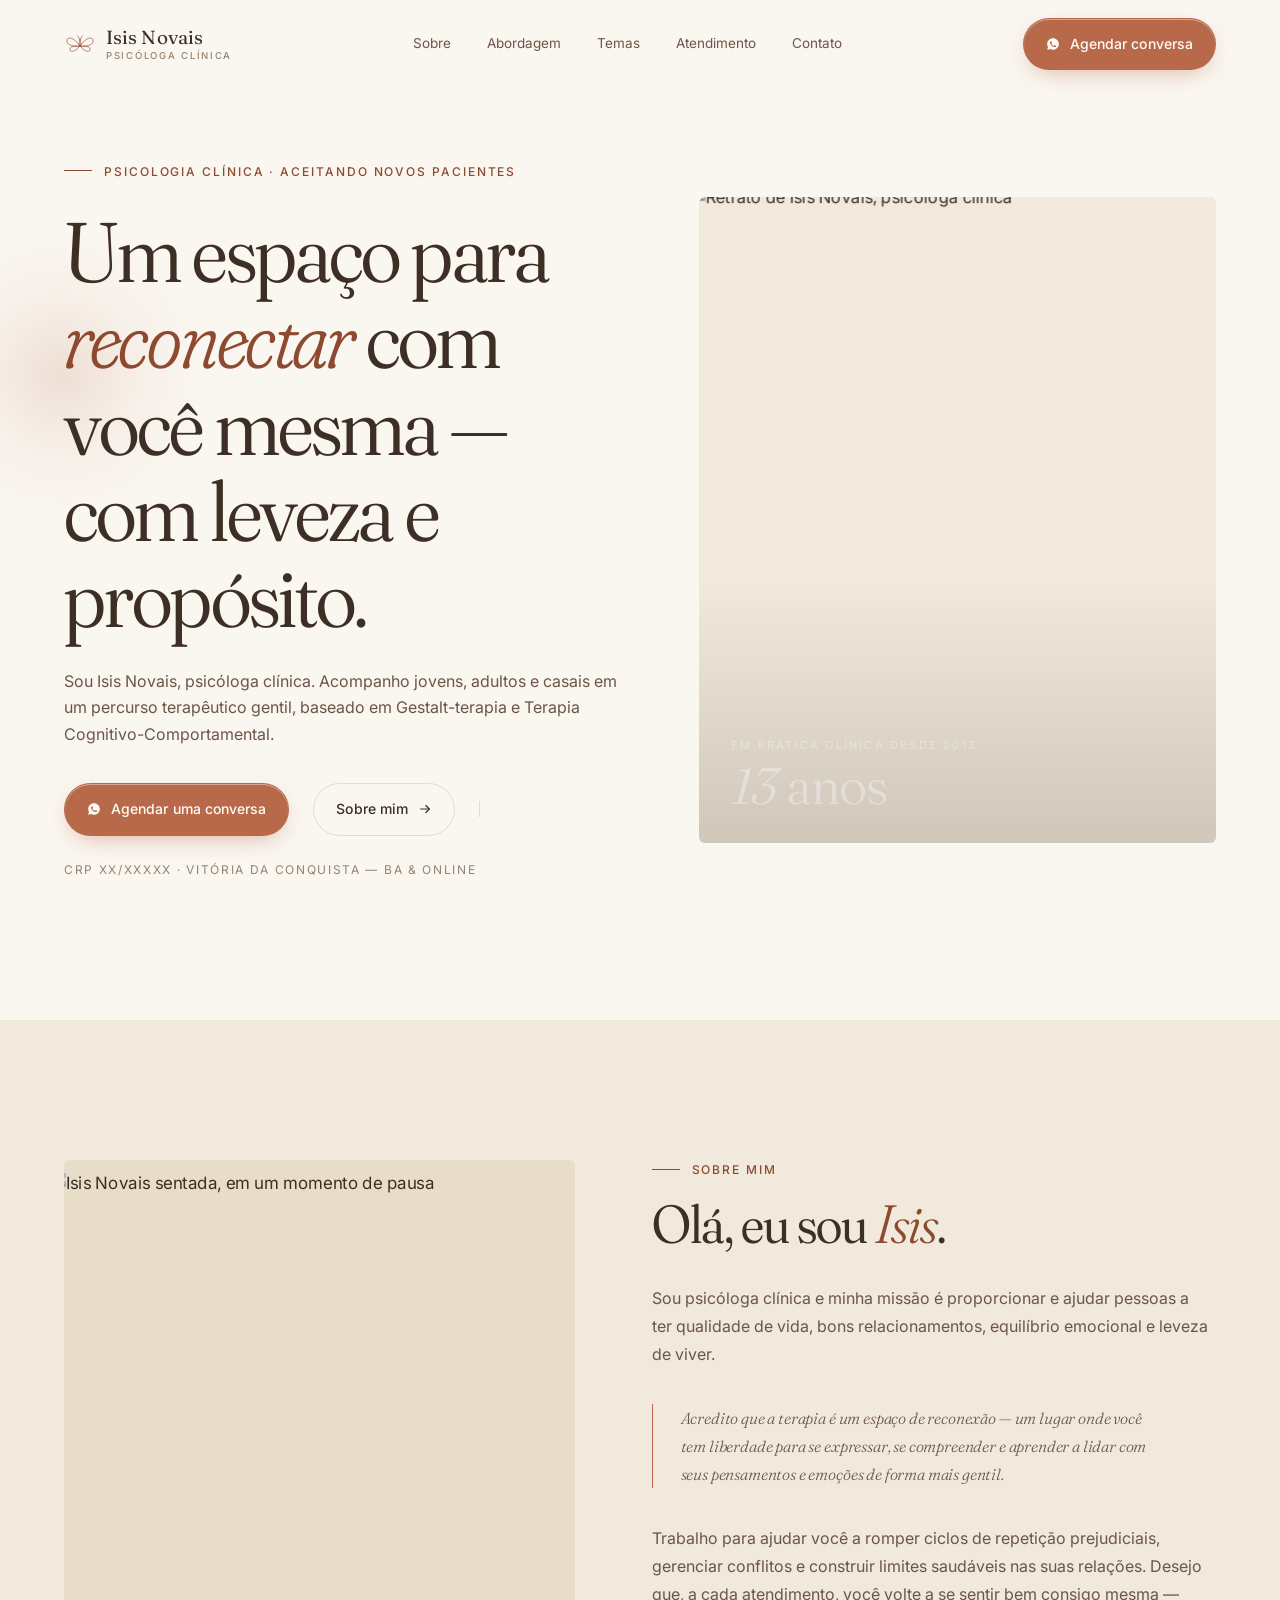
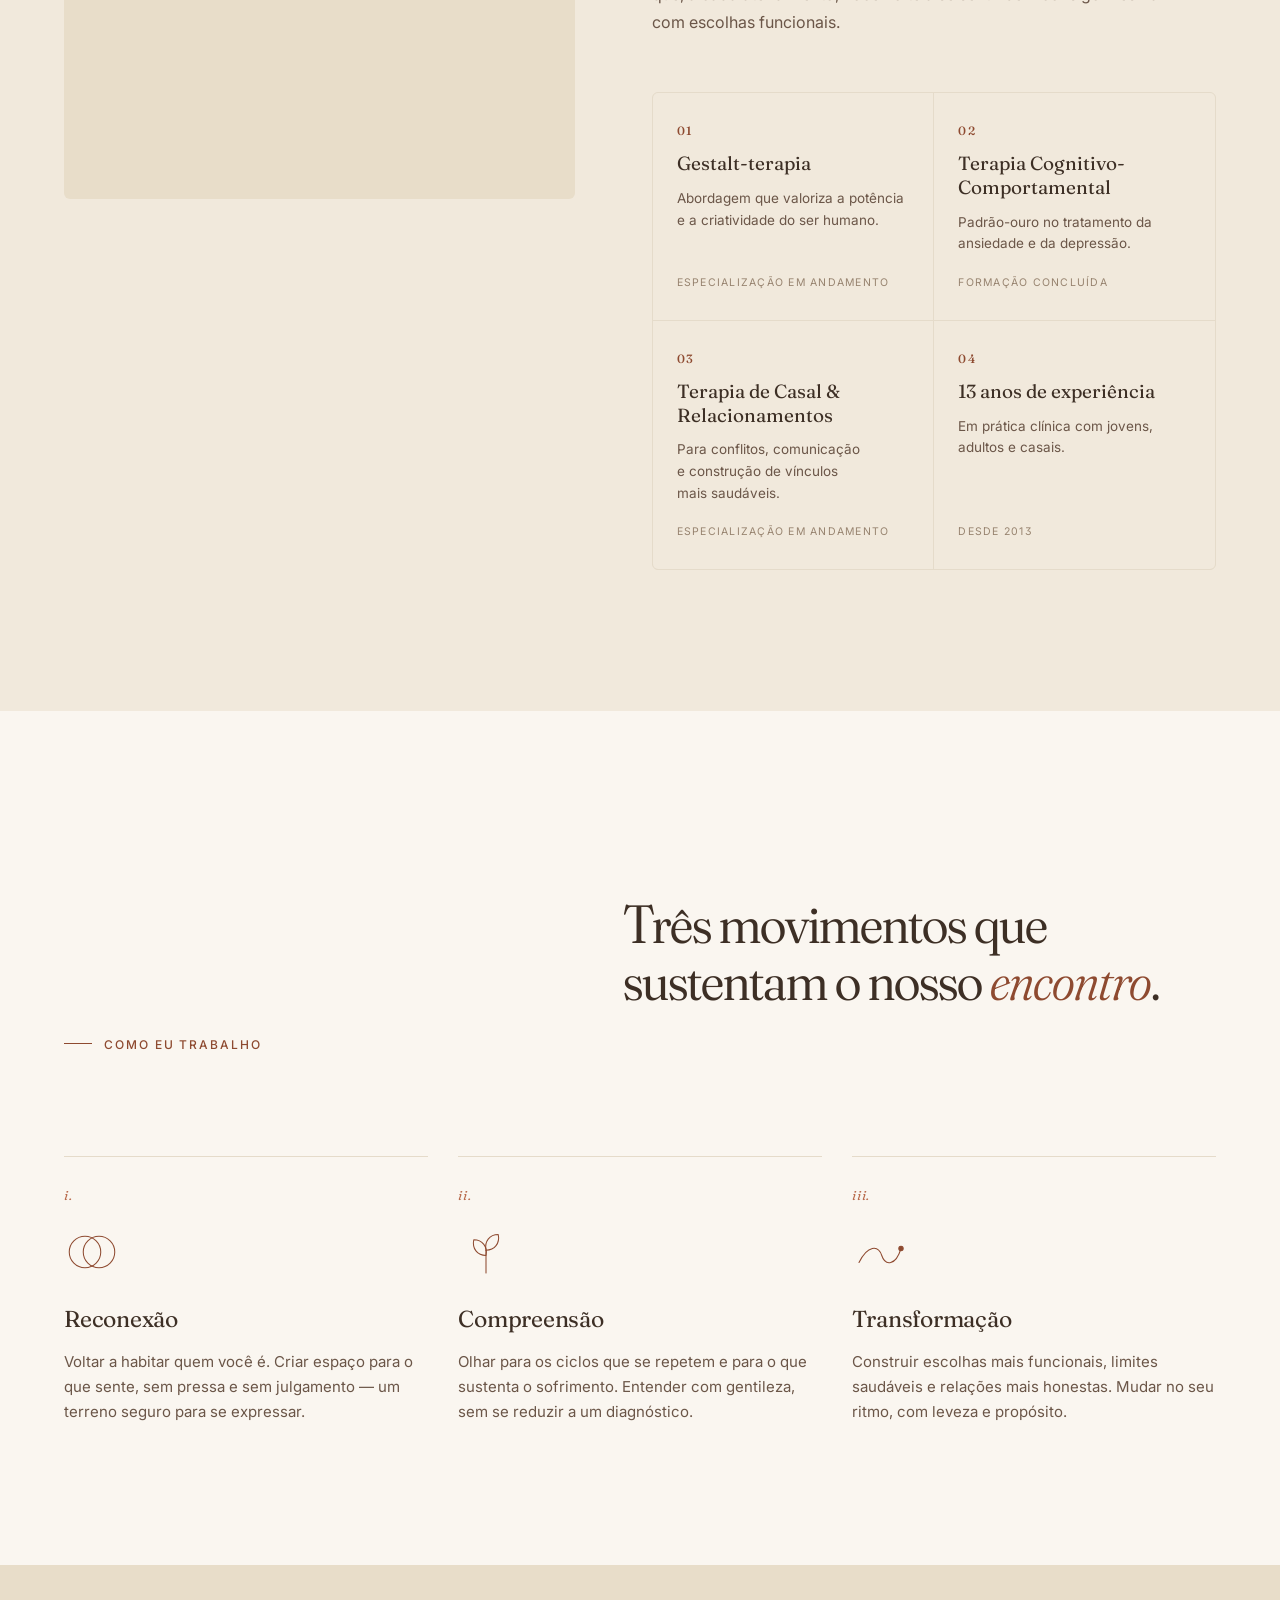
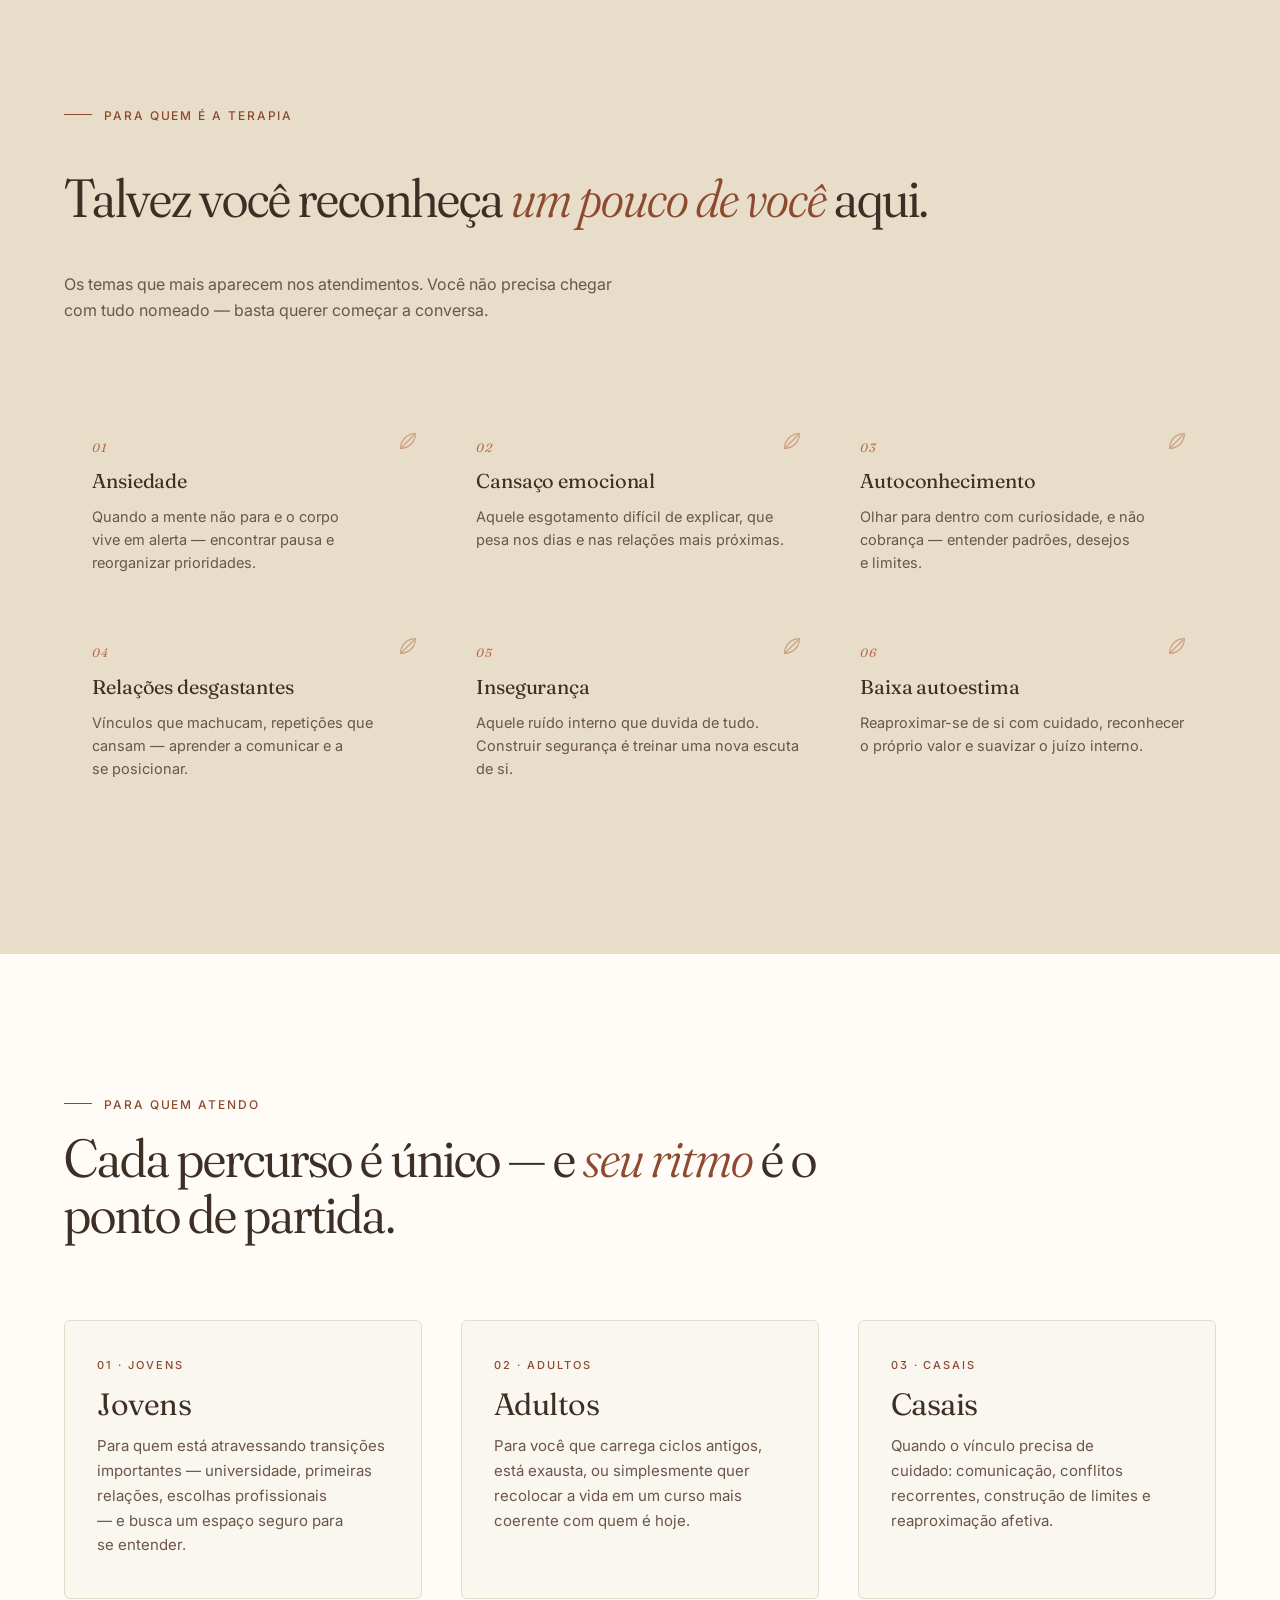
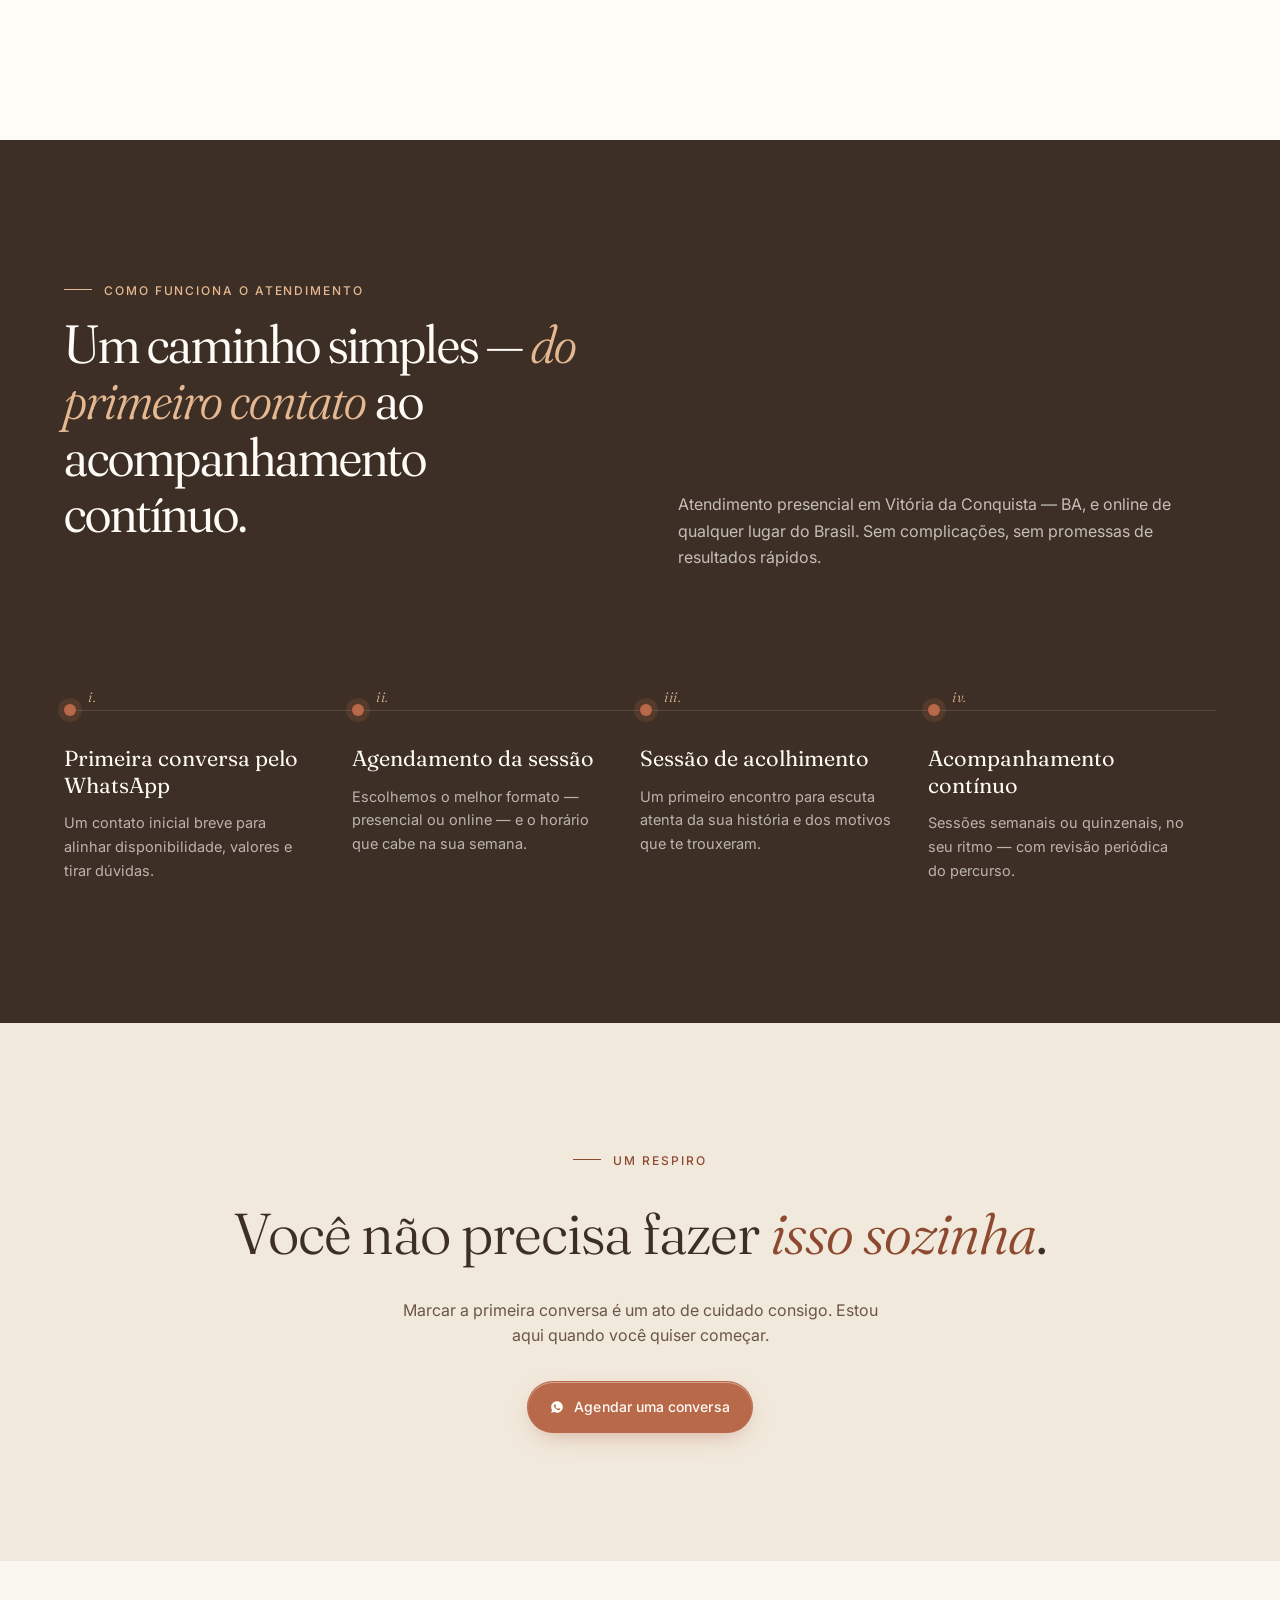
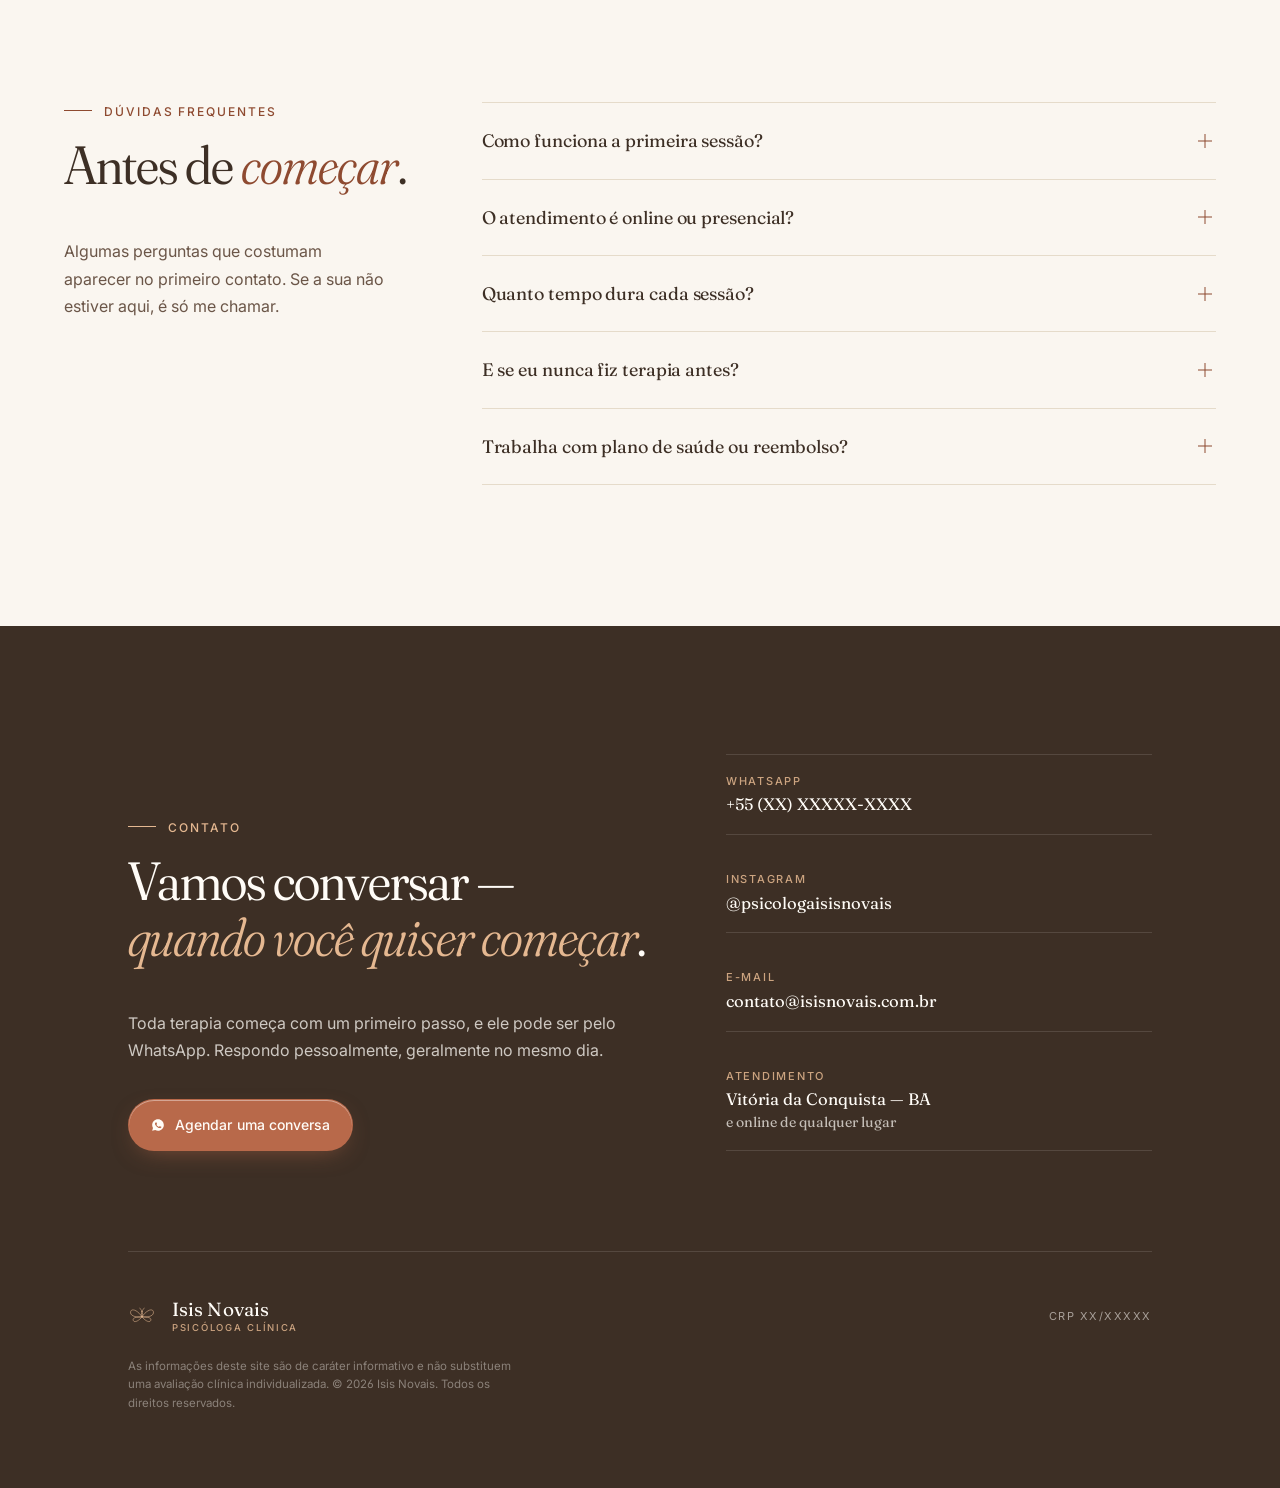
==== index.html @ d6bddb61 "Full website built in HTML and css" ====
<!DOCTYPE html>
<html lang="pt-BR">
<head>
  <meta charset="UTF-8" />
  <meta name="viewport" content="width=device-width, initial-scale=1.0" />
  <title>Isis Novais — Psicóloga Clínica | Vitória da Conquista & Online</title>
  <meta name="description" content="Isis Novais, psicóloga clínica em Vitória da Conquista — BA e online. Atendimento em Gestalt-terapia e TCC para jovens, adultos e casais." />
  <meta name="theme-color" content="#FAF6F0" />
  <link rel="preconnect" href="https://fonts.googleapis.com" />
  <link rel="preconnect" href="https://fonts.gstatic.com" crossorigin />
  <link href="https://fonts.googleapis.com/css2?family=Fraunces:ital,opsz,wght@0,9..144,300..500;1,9..144,300..500&family=Inter:wght@400;500&display=swap" rel="stylesheet" />
  <link rel="stylesheet" href="css/styles.css" />
</head>
<body>

<!-- ===================== HEADER ===================== -->
<header class="site-header" id="top">
  <a href="#top" class="brand" aria-label="Isis Novais — Início">
    <span class="brand-symbol">
      <svg width="32" height="32" viewBox="0 0 64 64" fill="none" stroke="currentColor" stroke-width="1.3" stroke-linecap="round" stroke-linejoin="round" aria-hidden="true">
        <path d="M32 34 C 22 18, 8 14, 6 22 C 4 30, 14 36, 32 34" />
        <path d="M32 34 C 24 44, 14 48, 12 42 C 10 36, 18 34, 32 34" />
        <path d="M32 34 C 42 18, 56 14, 58 22 C 60 30, 50 36, 32 34" />
        <path d="M32 34 C 40 44, 50 48, 52 42 C 54 36, 46 34, 32 34" />
        <path d="M32 22 C 30 26, 30 32, 32 34 C 34 32, 34 26, 32 22 Z" />
        <path d="M32 22 C 31 18, 28 16, 27 14" />
        <path d="M32 22 C 33 18, 36 16, 37 14" />
      </svg>
    </span>
    <span class="brand-mark">
      Isis Novais
      <small>Psicóloga Clínica</small>
    </span>
  </a>

  <nav class="nav" aria-label="Navegação principal">
    <a href="#sobre">Sobre</a>
    <a href="#abordagem">Abordagem</a>
    <a href="#temas">Temas</a>
    <a href="#atendimento">Atendimento</a>
    <a href="#contato">Contato</a>
  </nav>

  <a href="#" data-whatsapp class="btn btn-primary nav-cta-desktop" target="_blank" rel="noopener">
    <svg width="14" height="14" viewBox="0 0 24 24" fill="currentColor" aria-hidden="true"><path d="M12 2 C 6.5 2, 2 6.5, 2 12 c 0 1.8, 0.5 3.5, 1.4 5 L 2 22 l 5.2 -1.3 c 1.4, 0.8, 3.1, 1.3, 4.8, 1.3 c 5.5, 0, 10 -4.5, 10 -10 S 17.5 2, 12 2 Z m 5.2 14.2 c -0.2, 0.6 -1.2, 1.2 -1.7, 1.2 c -0.4, 0 -1, 0 -1.6 -0.2 c -0.4, -0.1 -0.9, -0.3 -1.5, -0.6 c -2.7, -1.2 -4.4, -3.9 -4.6, -4.1 c -0.1, -0.2 -1, -1.4 -1, -2.6 c 0, -1.2, 0.7, -1.8, 0.9, -2.1 c 0.2, -0.2, 0.5, -0.3, 0.7, -0.3 c 0.2, 0, 0.4, 0, 0.5, 0 c 0.2, 0, 0.4, -0.1, 0.7, 0.5 c 0.2, 0.6, 0.7, 1.8, 0.7, 1.9 c 0, 0.1, 0.1, 0.3, 0, 0.4 c -0.1, 0.2 -0.1, 0.3 -0.3, 0.4 c -0.1, 0.2 -0.3, 0.4 -0.4, 0.5 c -0.1, 0.2 -0.3, 0.3 -0.1, 0.6 c 0.2, 0.3, 0.7, 1.2, 1.6, 2 c 1.1, 1, 2, 1.3, 2.3, 1.5 c 0.3, 0.2, 0.5, 0.1, 0.6, -0.1 c 0.2, -0.2, 0.7, -0.8, 0.9, -1.1 c 0.2, -0.3, 0.4, -0.2, 0.6, -0.1 c 0.3, 0.1, 1.5, 0.7, 1.8, 0.8 c 0.3, 0.1, 0.5, 0.2, 0.5, 0.3 c 0.1, 0.2, 0.1, 0.7, -0.1, 1.2 Z"/></svg>
    Agendar conversa
  </a>

  <button class="menu-btn" aria-label="Abrir menu" aria-expanded="false">
    <span></span>
  </button>
</header>

<!-- Mobile drawer -->
<div class="mobile-drawer" role="dialog" aria-label="Menu de navegação">
  <a href="#sobre">Sobre</a>
  <a href="#abordagem">Abordagem</a>
  <a href="#temas">Temas</a>
  <a href="#atendimento">Atendimento</a>
  <a href="#contato">Contato</a>
  <a href="#" data-whatsapp class="btn btn-primary" target="_blank" rel="noopener">
    <svg width="14" height="14" viewBox="0 0 24 24" fill="currentColor" aria-hidden="true"><path d="M12 2 C 6.5 2, 2 6.5, 2 12 c 0 1.8, 0.5 3.5, 1.4 5 L 2 22 l 5.2 -1.3 c 1.4, 0.8, 3.1, 1.3, 4.8, 1.3 c 5.5, 0, 10 -4.5, 10 -10 S 17.5 2, 12 2 Z m 5.2 14.2 c -0.2, 0.6 -1.2, 1.2 -1.7, 1.2 c -0.4, 0 -1, 0 -1.6 -0.2 c -0.4, -0.1 -0.9, -0.3 -1.5, -0.6 c -2.7, -1.2 -4.4, -3.9 -4.6, -4.1 c -0.1, -0.2 -1, -1.4 -1, -2.6 c 0, -1.2, 0.7, -1.8, 0.9, -2.1 c 0.2, -0.2, 0.5, -0.3, 0.7, -0.3 c 0.2, 0, 0.4, 0, 0.5, 0 c 0.2, 0, 0.4, -0.1, 0.7, 0.5 c 0.2, 0.6, 0.7, 1.8, 0.7, 1.9 c 0, 0.1, 0.1, 0.3, 0, 0.4 c -0.1, 0.2 -0.1, 0.3 -0.3, 0.4 c -0.1, 0.2 -0.3, 0.4 -0.4, 0.5 c -0.1, 0.2 -0.3, 0.3 -0.1, 0.6 c 0.2, 0.3, 0.7, 1.2, 1.6, 2 c 1.1, 1, 2, 1.3, 2.3, 1.5 c 0.3, 0.2, 0.5, 0.1, 0.6, -0.1 c 0.2, -0.2, 0.7, -0.8, 0.9, -1.1 c 0.2, -0.3, 0.4, -0.2, 0.6, -0.1 c 0.3, 0.1, 1.5, 0.7, 1.8, 0.8 c 0.3, 0.1, 0.5, 0.2, 0.5, 0.3 c 0.1, 0.2, 0.1, 0.7, -0.1, 1.2 Z"/></svg>
    Agendar conversa
  </a>
</div>

<main>

<!-- ===================== HERO ===================== -->
<section class="hero" id="hero">
  <!-- ornamento de fundo -->
  <svg class="hero-orn" viewBox="0 0 600 600" aria-hidden="true">
    <defs>
      <radialGradient id="ornGrad" cx="50%" cy="50%" r="50%">
        <stop offset="0%" stop-color="currentColor" stop-opacity="0.35" />
        <stop offset="60%" stop-color="currentColor" stop-opacity="0.08" />
        <stop offset="100%" stop-color="currentColor" stop-opacity="0" />
      </radialGradient>
    </defs>
    <path d="M 300 80 C 420 80, 520 180, 520 300 C 520 420, 420 520, 300 520 C 180 520, 80 420, 80 300 C 80 200, 160 80, 300 80 Z" fill="url(#ornGrad)" />
  </svg>

  <div class="container">
    <div class="hero-grid">
      <div class="hero-text" data-reveal>
        <div class="eyebrow hero-eyebrow">Psicologia clínica · Aceitando novos pacientes</div>
        <h1 class="h-display">
          Um espaço para <em>reconectar</em> com você mesma — com leveza e propósito.
        </h1>
        <p class="lead">
          Sou Isis Novais, psicóloga clínica. Acompanho jovens, adultos e casais em
          um percurso terapêutico gentil, baseado em Gestalt-terapia e Terapia Cognitivo-Comportamental.
        </p>
        <div class="hero-meta">
          <a href="#" data-whatsapp class="btn btn-primary" target="_blank" rel="noopener">
            <svg width="14" height="14" viewBox="0 0 24 24" fill="currentColor" aria-hidden="true"><path d="M12 2 C 6.5 2, 2 6.5, 2 12 c 0 1.8, 0.5 3.5, 1.4 5 L 2 22 l 5.2 -1.3 c 1.4, 0.8, 3.1, 1.3, 4.8, 1.3 c 5.5, 0, 10 -4.5, 10 -10 S 17.5 2, 12 2 Z m 5.2 14.2 c -0.2, 0.6 -1.2, 1.2 -1.7, 1.2 c -0.4, 0 -1, 0 -1.6 -0.2 c -0.4, -0.1 -0.9, -0.3 -1.5, -0.6 c -2.7, -1.2 -4.4, -3.9 -4.6, -4.1 c -0.1, -0.2 -1, -1.4 -1, -2.6 c 0, -1.2, 0.7, -1.8, 0.9, -2.1 c 0.2, -0.2, 0.5, -0.3, 0.7, -0.3 c 0.2, 0, 0.4, 0, 0.5, 0 c 0.2, 0, 0.4, -0.1, 0.7, 0.5 c 0.2, 0.6, 0.7, 1.8, 0.7, 1.9 c 0, 0.1, 0.1, 0.3, 0, 0.4 c -0.1, 0.2 -0.1, 0.3 -0.3, 0.4 c -0.1, 0.2 -0.3, 0.4 -0.4, 0.5 c -0.1, 0.2 -0.3, 0.3 -0.1, 0.6 c 0.2, 0.3, 0.7, 1.2, 1.6, 2 c 1.1, 1, 2, 1.3, 2.3, 1.5 c 0.3, 0.2, 0.5, 0.1, 0.6, -0.1 c 0.2, -0.2, 0.7, -0.8, 0.9, -1.1 c 0.2, -0.3, 0.4, -0.2, 0.6, -0.1 c 0.3, 0.1, 1.5, 0.7, 1.8, 0.8 c 0.3, 0.1, 0.5, 0.2, 0.5, 0.3 c 0.1, 0.2, 0.1, 0.7, -0.1, 1.2 Z"/></svg>
            Agendar uma conversa
          </a>
          <a href="#sobre" class="btn btn-ghost">
            Sobre mim
            <svg width="14" height="14" viewBox="0 0 16 16" fill="none" stroke="currentColor" stroke-width="1.4" stroke-linecap="round" stroke-linejoin="round" class="arrow" aria-hidden="true">
              <path d="M3 8 L 13 8" /><path d="M9 4 L 13 8 L 9 12" />
            </svg>
          </a>
          <span class="divider" aria-hidden="true"></span>
          <span class="crp">CRP&nbsp;XX/XXXXX&nbsp;·&nbsp;Vitória da Conquista — BA &amp; Online</span>
        </div>
      </div>

      <div class="hero-photo parallax-wrap" data-reveal>
        <img src="assets/hero-isis.jpg" alt="Retrato de Isis Novais, psicóloga clínica" loading="eager" />
        <div class="hero-tag">
          <span class="yr">Em prática clínica desde 2013</span>
          <span class="num"><em>13</em>&nbsp;anos</span>
        </div>
      </div>
    </div>
  </div>
</section>

<!-- ===================== ABOUT ===================== -->
<section class="about" id="sobre">
  <div class="container">
    <div class="about-grid">
      <div class="about-photo parallax-wrap" data-reveal>
        <img src="assets/sobre-isis.jpg" alt="Isis Novais sentada, em um momento de pausa" loading="lazy" />
      </div>

      <div class="about-content" data-reveal>
        <div class="eyebrow">Sobre mim</div>
        <h2 class="h-section">Olá, eu sou <em>Isis</em>.</h2>
        <p>
          Sou psicóloga clínica e minha missão é proporcionar e ajudar pessoas a ter
          qualidade de vida, bons relacionamentos, equilíbrio emocional e leveza de viver.
        </p>
        <p class="italic-pull">
          Acredito que a terapia é um espaço de reconexão — um lugar onde você tem
          liberdade para se expressar, se compreender e aprender a lidar com seus
          pensamentos e emoções de forma mais gentil.
        </p>
        <p>
          Trabalho para ajudar você a romper ciclos de repetição prejudiciais, gerenciar
          conflitos e construir limites saudáveis nas suas relações. Desejo que, a cada
          atendimento, você volte a se sentir bem consigo mesma — com escolhas funcionais.
        </p>

        <div class="formation" data-reveal-stagger>
          <div class="card">
            <span class="num">01</span>
            <span class="title">Gestalt-terapia</span>
            <span class="desc">Abordagem que valoriza a potência e a criatividade do ser humano.</span>
            <span class="badge">Especialização em andamento</span>
          </div>
          <div class="card">
            <span class="num">02</span>
            <span class="title">Terapia Cognitivo-Comportamental</span>
            <span class="desc">Padrão-ouro no tratamento da ansiedade e da depressão.</span>
            <span class="badge">Formação concluída</span>
          </div>
          <div class="card">
            <span class="num">03</span>
            <span class="title">Terapia de Casal &amp; Relacionamentos</span>
            <span class="desc">Para conflitos, comunicação e construção de vínculos mais saudáveis.</span>
            <span class="badge">Especialização em andamento</span>
          </div>
          <div class="card">
            <span class="num">04</span>
            <span class="title">13 anos de experiência</span>
            <span class="desc">Em prática clínica com jovens, adultos e casais.</span>
            <span class="badge">Desde 2013</span>
          </div>
        </div>
      </div>
    </div>
  </div>
</section>

<!-- ===================== APPROACH ===================== -->
<section class="approach" id="abordagem">
  <div class="container">
    <div class="approach-head" data-reveal>
      <div>
        <div class="eyebrow">Como eu trabalho</div>
      </div>
      <div>
        <h2 class="h-section">Três movimentos que sustentam o nosso <em>encontro</em>.</h2>
      </div>
    </div>

    <div class="pillars" data-reveal-stagger>
      <article class="pillar">
        <span class="num">i.</span>
        <svg width="52" height="52" viewBox="0 0 64 64" fill="none" stroke="currentColor" stroke-width="1.2" stroke-linecap="round" class="icon" aria-hidden="true">
          <circle cx="24" cy="32" r="18" /><circle cx="40" cy="32" r="18" />
        </svg>
        <h3>Reconexão</h3>
        <p>Voltar a habitar quem você é. Criar espaço para o que sente, sem pressa e sem julgamento — um terreno seguro para se expressar.</p>
      </article>
      <article class="pillar">
        <span class="num">ii.</span>
        <svg width="52" height="52" viewBox="0 0 64 64" fill="none" stroke="currentColor" stroke-width="1.2" stroke-linecap="round" stroke-linejoin="round" class="icon" aria-hidden="true">
          <path d="M32 56 L 32 30" />
          <path d="M32 36 C 22 36, 16 28, 18 18 C 28 18, 34 26, 32 36 Z" />
          <path d="M32 30 C 42 30, 48 22, 46 12 C 36 12, 30 20, 32 30 Z" />
        </svg>
        <h3>Compreensão</h3>
        <p>Olhar para os ciclos que se repetem e para o que sustenta o sofrimento. Entender com gentileza, sem se reduzir a um diagnóstico.</p>
      </article>
      <article class="pillar">
        <span class="num">iii.</span>
        <svg width="52" height="52" viewBox="0 0 64 64" fill="none" stroke="currentColor" stroke-width="1.2" stroke-linecap="round" class="icon" aria-hidden="true">
          <path d="M8 44 C 18 24, 30 24, 34 36 C 38 48, 50 48, 56 28" />
          <circle cx="56" cy="28" r="2.5" fill="currentColor" />
        </svg>
        <h3>Transformação</h3>
        <p>Construir escolhas mais funcionais, limites saudáveis e relações mais honestas. Mudar no seu ritmo, com leveza e propósito.</p>
      </article>
    </div>
  </div>
</section>

<!-- ===================== THEMES ===================== -->
<section class="themes" id="temas">
  <div class="container">
    <div class="themes-head" data-reveal>
      <div class="eyebrow">Para quem é a terapia</div>
      <h2 class="h-section">Talvez você reconheça <em>um pouco de você</em> aqui.</h2>
      <p class="lead">
        Os temas que mais aparecem nos atendimentos. Você não precisa chegar com tudo
        nomeado — basta querer começar a conversa.
      </p>
    </div>

    <div class="themes-grid" data-reveal-stagger>
      <article class="theme-card">
        <span class="ix">01</span>
        <svg width="20" height="20" viewBox="0 0 24 24" fill="none" stroke="currentColor" stroke-width="1.3" stroke-linecap="round" stroke-linejoin="round" class="glyph" aria-hidden="true">
          <path d="M4 20 C 4 10, 12 4, 20 4 C 20 12, 14 20, 4 20 Z" /><path d="M4 20 L 18 6" />
        </svg>
        <h4>Ansiedade</h4>
        <p>Quando a mente não para e o corpo vive em alerta — encontrar pausa e reorganizar prioridades.</p>
      </article>
      <article class="theme-card">
        <span class="ix">02</span>
        <svg width="20" height="20" viewBox="0 0 24 24" fill="none" stroke="currentColor" stroke-width="1.3" stroke-linecap="round" stroke-linejoin="round" class="glyph" aria-hidden="true">
          <path d="M4 20 C 4 10, 12 4, 20 4 C 20 12, 14 20, 4 20 Z" /><path d="M4 20 L 18 6" />
        </svg>
        <h4>Cansaço emocional</h4>
        <p>Aquele esgotamento difícil de explicar, que pesa nos dias e nas relações mais próximas.</p>
      </article>
      <article class="theme-card">
        <span class="ix">03</span>
        <svg width="20" height="20" viewBox="0 0 24 24" fill="none" stroke="currentColor" stroke-width="1.3" stroke-linecap="round" stroke-linejoin="round" class="glyph" aria-hidden="true">
          <path d="M4 20 C 4 10, 12 4, 20 4 C 20 12, 14 20, 4 20 Z" /><path d="M4 20 L 18 6" />
        </svg>
        <h4>Autoconhecimento</h4>
        <p>Olhar para dentro com curiosidade, e não cobrança — entender padrões, desejos e limites.</p>
      </article>
      <article class="theme-card">
        <span class="ix">04</span>
        <svg width="20" height="20" viewBox="0 0 24 24" fill="none" stroke="currentColor" stroke-width="1.3" stroke-linecap="round" stroke-linejoin="round" class="glyph" aria-hidden="true">
          <path d="M4 20 C 4 10, 12 4, 20 4 C 20 12, 14 20, 4 20 Z" /><path d="M4 20 L 18 6" />
        </svg>
        <h4>Relações desgastantes</h4>
        <p>Vínculos que machucam, repetições que cansam — aprender a comunicar e a se posicionar.</p>
      </article>
      <article class="theme-card">
        <span class="ix">05</span>
        <svg width="20" height="20" viewBox="0 0 24 24" fill="none" stroke="currentColor" stroke-width="1.3" stroke-linecap="round" stroke-linejoin="round" class="glyph" aria-hidden="true">
          <path d="M4 20 C 4 10, 12 4, 20 4 C 20 12, 14 20, 4 20 Z" /><path d="M4 20 L 18 6" />
        </svg>
        <h4>Insegurança</h4>
        <p>Aquele ruído interno que duvida de tudo. Construir segurança é treinar uma nova escuta de si.</p>
      </article>
      <article class="theme-card">
        <span class="ix">06</span>
        <svg width="20" height="20" viewBox="0 0 24 24" fill="none" stroke="currentColor" stroke-width="1.3" stroke-linecap="round" stroke-linejoin="round" class="glyph" aria-hidden="true">
          <path d="M4 20 C 4 10, 12 4, 20 4 C 20 12, 14 20, 4 20 Z" /><path d="M4 20 L 18 6" />
        </svg>
        <h4>Baixa autoestima</h4>
        <p>Reaproximar-se de si com cuidado, reconhecer o próprio valor e suavizar o juízo interno.</p>
      </article>
    </div>
  </div>
</section>

<!-- ===================== AUDIENCE ===================== -->
<section class="audience" id="atendimento">
  <div class="container">
    <div data-reveal style="max-width: 780px;">
      <div class="eyebrow">Para quem atendo</div>
      <h2 class="h-section" style="margin-top: 16px;">
        Cada percurso é único — e <em>seu ritmo</em> é o ponto de partida.
      </h2>
    </div>

    <div class="audience-grid" data-reveal-stagger>
      <article class="audience-card">
        <span class="label">01 · Jovens</span>
        <h3>Jovens</h3>
        <p>Para quem está atravessando transições importantes — universidade, primeiras relações, escolhas profissionais — e busca um espaço seguro para se entender.</p>
      </article>
      <article class="audience-card">
        <span class="label">02 · Adultos</span>
        <h3>Adultos</h3>
        <p>Para você que carrega ciclos antigos, está exausta, ou simplesmente quer recolocar a vida em um curso mais coerente com quem é hoje.</p>
      </article>
      <article class="audience-card">
        <span class="label">03 · Casais</span>
        <h3>Casais</h3>
        <p>Quando o vínculo precisa de cuidado: comunicação, conflitos recorrentes, construção de limites e reaproximação afetiva.</p>
      </article>
    </div>
  </div>
</section>

<!-- ===================== PROCESS ===================== -->
<section class="process">
  <div class="container">
    <div class="process-head" data-reveal>
      <div>
        <div class="eyebrow">Como funciona o atendimento</div>
        <h2 class="h-section" style="margin-top: 16px;">
          Um caminho simples — <em>do primeiro contato</em> ao acompanhamento contínuo.
        </h2>
      </div>
      <p class="lead">
        Atendimento presencial em Vitória da Conquista — BA, e online de qualquer lugar
        do Brasil. Sem complicações, sem promessas de resultados rápidos.
      </p>
    </div>

    <ol class="steps" data-reveal-stagger>
      <li class="step">
        <span class="num">i.</span>
        <h4>Primeira conversa pelo WhatsApp</h4>
        <p>Um contato inicial breve para alinhar disponibilidade, valores e tirar dúvidas.</p>
      </li>
      <li class="step">
        <span class="num">ii.</span>
        <h4>Agendamento da sessão</h4>
        <p>Escolhemos o melhor formato — presencial ou online — e o horário que cabe na sua semana.</p>
      </li>
      <li class="step">
        <span class="num">iii.</span>
        <h4>Sessão de acolhimento</h4>
        <p>Um primeiro encontro para escuta atenta da sua história e dos motivos que te trouxeram.</p>
      </li>
      <li class="step">
        <span class="num">iv.</span>
        <h4>Acompanhamento contínuo</h4>
        <p>Sessões semanais ou quinzenais, no seu ritmo — com revisão periódica do percurso.</p>
      </li>
    </ol>
  </div>
</section>

<!-- ===================== BANNER CTA ===================== -->
<section class="banner">
  <div class="banner-inner" data-reveal>
    <div class="eyebrow">Um respiro</div>
    <h2>Você não precisa fazer <em>isso sozinha</em>.</h2>
    <p class="banner-sub">
      Marcar a primeira conversa é um ato de cuidado consigo. Estou aqui quando você quiser começar.
    </p>
    <a href="#" data-whatsapp class="btn btn-primary" target="_blank" rel="noopener">
      <svg width="14" height="14" viewBox="0 0 24 24" fill="currentColor" aria-hidden="true"><path d="M12 2 C 6.5 2, 2 6.5, 2 12 c 0 1.8, 0.5 3.5, 1.4 5 L 2 22 l 5.2 -1.3 c 1.4, 0.8, 3.1, 1.3, 4.8, 1.3 c 5.5, 0, 10 -4.5, 10 -10 S 17.5 2, 12 2 Z m 5.2 14.2 c -0.2, 0.6 -1.2, 1.2 -1.7, 1.2 c -0.4, 0 -1, 0 -1.6 -0.2 c -0.4, -0.1 -0.9, -0.3 -1.5, -0.6 c -2.7, -1.2 -4.4, -3.9 -4.6, -4.1 c -0.1, -0.2 -1, -1.4 -1, -2.6 c 0, -1.2, 0.7, -1.8, 0.9, -2.1 c 0.2, -0.2, 0.5, -0.3, 0.7, -0.3 c 0.2, 0, 0.4, 0, 0.5, 0 c 0.2, 0, 0.4, -0.1, 0.7, 0.5 c 0.2, 0.6, 0.7, 1.8, 0.7, 1.9 c 0, 0.1, 0.1, 0.3, 0, 0.4 c -0.1, 0.2 -0.1, 0.3 -0.3, 0.4 c -0.1, 0.2 -0.3, 0.4 -0.4, 0.5 c -0.1, 0.2 -0.3, 0.3 -0.1, 0.6 c 0.2, 0.3, 0.7, 1.2, 1.6, 2 c 1.1, 1, 2, 1.3, 2.3, 1.5 c 0.3, 0.2, 0.5, 0.1, 0.6, -0.1 c 0.2, -0.2, 0.7, -0.8, 0.9, -1.1 c 0.2, -0.3, 0.4, -0.2, 0.6, -0.1 c 0.3, 0.1, 1.5, 0.7, 1.8, 0.8 c 0.3, 0.1, 0.5, 0.2, 0.5, 0.3 c 0.1, 0.2, 0.1, 0.7, -0.1, 1.2 Z"/></svg>
      Agendar uma conversa
    </a>
  </div>
</section>

<!-- ===================== FAQ ===================== -->
<section class="faq" id="faq">
  <div class="container">
    <div class="faq-grid">
      <div data-reveal>
        <div class="eyebrow">Dúvidas frequentes</div>
        <h2 class="h-section" style="margin-top: 16px;">Antes de <em>começar</em>.</h2>
        <p class="body" style="margin-top: 20px; max-width: 32ch;">
          Algumas perguntas que costumam aparecer no primeiro contato.
          Se a sua não estiver aqui, é só me chamar.
        </p>
      </div>

      <div class="faq-list" data-reveal>
        <div class="faq-item">
          <button aria-expanded="false">
            <span>Como funciona a primeira sessão?</span>
            <span class="plus" aria-hidden="true"></span>
          </button>
          <div class="answer">É uma sessão de acolhimento: escuto sua história, entendo o que te trouxe à terapia, esclareço dúvidas sobre o processo e combinamos juntas como seguir. Não há pressão para nomear tudo no primeiro encontro.</div>
        </div>
        <div class="faq-item">
          <button aria-expanded="false">
            <span>O atendimento é online ou presencial?</span>
            <span class="plus" aria-hidden="true"></span>
          </button>
          <div class="answer">Atendo presencialmente em Vitória da Conquista — BA, e online por videochamada para qualquer lugar do Brasil. A escolha depende do seu conforto e da sua rotina.</div>
        </div>
        <div class="faq-item">
          <button aria-expanded="false">
            <span>Quanto tempo dura cada sessão?</span>
            <span class="plus" aria-hidden="true"></span>
          </button>
          <div class="answer">As sessões individuais têm cerca de 50 minutos. Os atendimentos de casal duram em torno de 60 minutos. A periodicidade — semanal ou quinzenal — é definida em conjunto.</div>
        </div>
        <div class="faq-item">
          <button aria-expanded="false">
            <span>E se eu nunca fiz terapia antes?</span>
            <span class="plus" aria-hidden="true"></span>
          </button>
          <div class="answer">Tudo bem. Muita gente chega pela primeira vez aqui. O processo é construído no seu ritmo, com gentileza e sem cobrança. Não é preciso saber explicar o que sente — basta querer começar.</div>
        </div>
        <div class="faq-item">
          <button aria-expanded="false">
            <span>Trabalha com plano de saúde ou reembolso?</span>
            <span class="plus" aria-hidden="true"></span>
          </button>
          <div class="answer">Forneço recibos para reembolso junto ao seu plano de saúde, conforme as regras de cada operadora. Posso te orientar sobre o procedimento na primeira conversa.</div>
        </div>
      </div>
    </div>
  </div>
</section>

</main>

<!-- ===================== FOOTER ===================== -->
<footer class="footer-cta" id="contato">
  <div class="container">
    <div class="footer-grid">
      <div data-reveal>
        <div class="eyebrow">Contato</div>
        <h2 class="h-section" style="margin-top: 16px;">
          Vamos conversar — <em>quando você quiser começar</em>.
        </h2>
        <p class="lead">
          Toda terapia começa com um primeiro passo, e ele pode ser pelo WhatsApp.
          Respondo pessoalmente, geralmente no mesmo dia.
        </p>
        <a href="#" data-whatsapp class="btn btn-primary" target="_blank" rel="noopener">
          <svg width="14" height="14" viewBox="0 0 24 24" fill="currentColor" aria-hidden="true"><path d="M12 2 C 6.5 2, 2 6.5, 2 12 c 0 1.8, 0.5 3.5, 1.4 5 L 2 22 l 5.2 -1.3 c 1.4, 0.8, 3.1, 1.3, 4.8, 1.3 c 5.5, 0, 10 -4.5, 10 -10 S 17.5 2, 12 2 Z m 5.2 14.2 c -0.2, 0.6 -1.2, 1.2 -1.7, 1.2 c -0.4, 0 -1, 0 -1.6 -0.2 c -0.4, -0.1 -0.9, -0.3 -1.5, -0.6 c -2.7, -1.2 -4.4, -3.9 -4.6, -4.1 c -0.1, -0.2 -1, -1.4 -1, -2.6 c 0, -1.2, 0.7, -1.8, 0.9, -2.1 c 0.2, -0.2, 0.5, -0.3, 0.7, -0.3 c 0.2, 0, 0.4, 0, 0.5, 0 c 0.2, 0, 0.4, -0.1, 0.7, 0.5 c 0.2, 0.6, 0.7, 1.8, 0.7, 1.9 c 0, 0.1, 0.1, 0.3, 0, 0.4 c -0.1, 0.2 -0.1, 0.3 -0.3, 0.4 c -0.1, 0.2 -0.3, 0.4 -0.4, 0.5 c -0.1, 0.2 -0.3, 0.3 -0.1, 0.6 c 0.2, 0.3, 0.7, 1.2, 1.6, 2 c 1.1, 1, 2, 1.3, 2.3, 1.5 c 0.3, 0.2, 0.5, 0.1, 0.6, -0.1 c 0.2, -0.2, 0.7, -0.8, 0.9, -1.1 c 0.2, -0.3, 0.4, -0.2, 0.6, -0.1 c 0.3, 0.1, 1.5, 0.7, 1.8, 0.8 c 0.3, 0.1, 0.5, 0.2, 0.5, 0.3 c 0.1, 0.2, 0.1, 0.7, -0.1, 1.2 Z"/></svg>
          Agendar uma conversa
        </a>
      </div>

      <div class="contact-list" data-reveal>
        <div class="contact-item">
          <span class="label">WhatsApp</span>
          <a class="value" href="#" data-whatsapp target="_blank" rel="noopener">+55 (XX) XXXXX-XXXX</a>
        </div>
        <div class="contact-item">
          <span class="label">Instagram</span>
          <a class="value" href="https://www.instagram.com/psicologaisisnovais/" target="_blank" rel="noopener">@psicologaisisnovais</a>
        </div>
        <div class="contact-item">
          <span class="label">E-mail</span>
          <a class="value" href="mailto:contato@isisnovais.com.br">contato@isisnovais.com.br</a>
        </div>
        <div class="contact-item">
          <span class="label">Atendimento</span>
          <span class="value">
            Vitória da Conquista — BA<br>
            <span style="opacity: 0.7; font-size: 0.85em;">e online de qualquer lugar</span>
          </span>
        </div>
      </div>
    </div>

    <div class="footer-bottom">
      <div class="brand" style="gap: 14px;">
        <span class="brand-symbol" style="color: #E5B891;">
          <svg width="28" height="28" viewBox="0 0 64 64" fill="none" stroke="currentColor" stroke-width="1.3" stroke-linecap="round" stroke-linejoin="round" aria-hidden="true">
            <path d="M32 34 C 22 18, 8 14, 6 22 C 4 30, 14 36, 32 34" />
            <path d="M32 34 C 24 44, 14 48, 12 42 C 10 36, 18 34, 32 34" />
            <path d="M32 34 C 42 18, 56 14, 58 22 C 60 30, 50 36, 32 34" />
            <path d="M32 34 C 40 44, 50 48, 52 42 C 54 36, 46 34, 32 34" />
            <path d="M32 22 C 30 26, 30 32, 32 34 C 34 32, 34 26, 32 22 Z" />
            <path d="M32 22 C 31 18, 28 16, 27 14" />
            <path d="M32 22 C 33 18, 36 16, 37 14" />
          </svg>
        </span>
        <span class="brand-mark">
          Isis Novais
          <small>Psicóloga Clínica</small>
        </span>
      </div>
      <div class="crp-block">CRP&nbsp;XX/XXXXX</div>
    </div>

    <p class="footer-disclaimer">
      As informações deste site são de caráter informativo e não substituem
      uma avaliação clínica individualizada. © <span id="year"></span> Isis Novais. Todos os direitos reservados.
    </p>
  </div>
</footer>

<script src="js/main.js"></script>
<script>document.getElementById("year").textContent = new Date().getFullYear();</script>
</body>
</html>
---- css/styles.css ----
/* =========================================================
   Isis Novais — Psicóloga Clínica
   Sistema visual: editorial, terracota, calmo
   ========================================================= */

:root {
  --bg:        #FAF6F0;
  --bg-alt:    #F1E9DC;
  --bg-deep:   #E8DDC9;
  --ink:       #3D2F25;
  --ink-soft:  #6B5648;
  --ink-mute:  #97836F;
  --accent:    #B8694A;
  --accent-deep:#8E4A30;
  --gold:      #B8945E;
  --rule:      #E5DBCA;
  --paper:     #FFFCF7;

  --serif: 'Fraunces', 'Cormorant Garamond', Georgia, serif;
  --sans: 'Inter', ui-sans-serif, system-ui, sans-serif;

  --pad-section: clamp(80px, 11vw, 160px);
  --pad-x: clamp(20px, 5vw, 80px);
  --max-w: 1280px;
  --gap-stack: clamp(16px, 1.6vw, 24px);
}

*, *::before, *::after { box-sizing: border-box; }
html, body { margin: 0; padding: 0; }
html { scroll-behavior: smooth; }
body {
  background: var(--bg);
  color: var(--ink);
  font-family: var(--sans);
  font-size: 16px;
  line-height: 1.6;
  -webkit-font-smoothing: antialiased;
  text-rendering: optimizeLegibility;
  font-feature-settings: "ss01", "kern";
  text-wrap: pretty;
  overflow-x: hidden;
}
img { max-width: 100%; display: block; }
a { color: inherit; text-decoration: none; }
button { font: inherit; cursor: pointer; }

/* ----------- typography ----------- */
.eyebrow {
  font-family: var(--sans);
  font-size: 12px;
  font-weight: 500;
  letter-spacing: 0.16em;
  text-transform: uppercase;
  color: var(--accent-deep);
}
.eyebrow::before {
  content: "";
  display: inline-block;
  width: 28px; height: 1px;
  background: currentColor;
  margin-right: 12px;
  vertical-align: middle;
  transform: translateY(-2px);
}

.h-display {
  font-family: var(--serif);
  font-weight: 350;
  font-size: clamp(44px, 6.6vw, 96px);
  line-height: 1.02;
  letter-spacing: -0.022em;
  color: var(--ink);
  font-variation-settings: "opsz" 144, "SOFT" 50;
}
.h-display em {
  font-style: italic;
  font-weight: 300;
  color: var(--accent-deep);
  font-variation-settings: "opsz" 144, "SOFT" 100;
}
.h-section {
  font-family: var(--serif);
  font-weight: 360;
  font-size: clamp(34px, 4.2vw, 60px);
  line-height: 1.05;
  letter-spacing: -0.018em;
  color: var(--ink);
  font-variation-settings: "opsz" 96, "SOFT" 50;
}
.h-section em {
  font-style: italic;
  font-weight: 320;
  color: var(--accent-deep);
}
.h-card {
  font-family: var(--serif);
  font-weight: 400;
  font-size: clamp(20px, 1.6vw, 26px);
  line-height: 1.2;
  letter-spacing: -0.01em;
  color: var(--ink);
}
.lead {
  font-family: var(--sans);
  font-size: clamp(16px, 1.2vw, 19px);
  line-height: 1.65;
  color: var(--ink-soft);
  font-weight: 400;
  max-width: 56ch;
}
.body {
  font-family: var(--sans);
  font-size: 16px;
  line-height: 1.7;
  color: var(--ink-soft);
}
.italic-pull {
  font-family: var(--serif);
  font-style: italic;
  font-weight: 300;
  font-size: clamp(22px, 2.4vw, 34px);
  line-height: 1.35;
  color: var(--accent-deep);
  letter-spacing: -0.01em;
}

/* ----------- layout ----------- */
.container {
  max-width: var(--max-w);
  margin: 0 auto;
  padding-left: var(--pad-x);
  padding-right: var(--pad-x);
}
section {
  padding-top: var(--pad-section);
  padding-bottom: var(--pad-section);
  position: relative;
}
section.tight { padding-top: calc(var(--pad-section) * 0.45); padding-bottom: calc(var(--pad-section) * 0.45); }

.rule {
  border: 0;
  border-top: 1px solid var(--rule);
  margin: 0;
}

/* ----------- buttons ----------- */
.btn {
  display: inline-flex;
  align-items: center;
  gap: 10px;
  padding: 14px 22px;
  font-family: var(--sans);
  font-size: 14px;
  font-weight: 500;
  letter-spacing: 0.005em;
  border: 1px solid transparent;
  border-radius: 999px;
  transition: transform .25s ease, background .25s ease, color .25s ease, border-color .25s ease, box-shadow .25s ease;
  white-space: nowrap;
  text-decoration: none;
}
.btn-primary {
  background: var(--accent);
  color: var(--paper);
  box-shadow: 0 1px 0 rgba(255,255,255,.4) inset, 0 8px 24px -10px rgba(184,105,74,.6);
}
.btn-primary:hover {
  background: var(--accent-deep);
  transform: translateY(-1px);
  box-shadow: 0 1px 0 rgba(255,255,255,.4) inset, 0 12px 28px -10px rgba(142,74,48,.7);
}
.btn-ghost {
  background: transparent;
  color: var(--ink);
  border-color: var(--rule);
}
.btn-ghost:hover {
  border-color: var(--ink);
}
.btn .arrow {
  transition: transform .3s ease;
}
.btn:hover .arrow { transform: translateX(3px); }

/* ----------- header ----------- */
.site-header {
  position: fixed;
  top: 0; left: 0; right: 0;
  z-index: 100;
  padding: 18px var(--pad-x);
  display: flex;
  align-items: center;
  justify-content: space-between;
  transition: background .3s ease, backdrop-filter .3s ease, padding .3s ease, box-shadow .3s ease;
}
.site-header.scrolled {
  background: rgba(250, 246, 240, 0.85);
  backdrop-filter: blur(14px) saturate(140%);
  -webkit-backdrop-filter: blur(14px) saturate(140%);
  padding-top: 12px;
  padding-bottom: 12px;
  box-shadow: 0 1px 0 var(--rule);
}
.brand {
  display: flex;
  align-items: center;
  gap: 12px;
}
.brand-symbol { width: 30px; height: 30px; color: var(--accent-deep); }
.brand-mark {
  font-family: var(--serif);
  font-weight: 400;
  font-size: 19px;
  letter-spacing: 0.005em;
  color: var(--ink);
  line-height: 1;
}
.brand-mark small {
  display: block;
  font-family: var(--sans);
  font-size: 9.5px;
  font-weight: 500;
  letter-spacing: 0.18em;
  text-transform: uppercase;
  color: var(--ink-mute);
  margin-top: 4px;
}
.nav {
  display: flex;
  align-items: center;
  gap: 36px;
}
.nav a {
  font-size: 13.5px;
  font-weight: 400;
  color: var(--ink-soft);
  position: relative;
  padding: 4px 0;
  transition: color .2s ease;
}
.nav a:hover { color: var(--ink); }
.nav a::after {
  content: "";
  position: absolute;
  left: 0; bottom: 0;
  height: 1px; width: 0;
  background: var(--accent);
  transition: width .3s ease;
}
.nav a:hover::after { width: 100%; }

.menu-btn {
  display: none;
  width: 40px; height: 40px;
  background: transparent;
  border: 1px solid var(--rule);
  border-radius: 999px;
  align-items: center;
  justify-content: center;
}
.menu-btn span {
  display: block;
  width: 16px; height: 1px;
  background: var(--ink);
  position: relative;
}
.menu-btn span::before, .menu-btn span::after {
  content: "";
  position: absolute;
  left: 0;
  width: 16px; height: 1px;
  background: var(--ink);
}
.menu-btn span::before { top: -5px; }
.menu-btn span::after { top: 5px; }

/* mobile drawer */
.mobile-drawer {
  position: fixed;
  inset: 0;
  background: var(--bg);
  z-index: 99;
  padding: 100px var(--pad-x) var(--pad-x);
  display: flex;
  flex-direction: column;
  gap: 8px;
  transform: translateX(100%);
  transition: transform .35s cubic-bezier(.4,0,.2,1);
}
.mobile-drawer.open { transform: translateX(0); }
.mobile-drawer a {
  font-family: var(--serif);
  font-size: clamp(28px, 6vw, 40px);
  font-weight: 350;
  color: var(--ink);
  padding: 10px 0;
  border-bottom: 1px solid var(--rule);
  transition: color .2s ease;
}
.mobile-drawer a:hover { color: var(--accent-deep); }
.mobile-drawer .btn {
  margin-top: 24px;
  align-self: flex-start;
  font-size: 15px;
}

/* ----------- hero ----------- */
.hero {
  padding-top: clamp(140px, 18vh, 200px);
  padding-bottom: var(--pad-section);
  position: relative;
  overflow: hidden;
}
.hero-grid {
  display: grid;
  grid-template-columns: 1.05fr 0.95fr;
  gap: clamp(40px, 5vw, 80px);
  align-items: center;
}
.hero-text { position: relative; }
.hero-eyebrow { margin-bottom: 28px; }
.hero h1 { margin: 0 0 28px; }
.hero .lead { margin-bottom: 36px; }
.hero-meta {
  display: flex;
  align-items: center;
  gap: 24px;
  margin-top: 36px;
  flex-wrap: wrap;
}
.hero-meta .crp {
  font-size: 12px;
  letter-spacing: 0.14em;
  text-transform: uppercase;
  color: var(--ink-mute);
}
.hero-meta .divider {
  width: 1px; height: 16px;
  background: var(--rule);
}
.hero-photo {
  position: relative;
  aspect-ratio: 4 / 5;
  border-radius: 6px;
  overflow: hidden;
  background: var(--bg-alt);
}
.hero-photo img {
  width: 100%; height: 100%;
  object-fit: cover;
  filter: saturate(0.95) contrast(1.02);
}
.hero-photo::after {
  content: "";
  position: absolute; inset: 0;
  background: linear-gradient(180deg, transparent 60%, rgba(61,47,37,0.18));
  pointer-events: none;
}
.hero-tag {
  position: absolute;
  bottom: 32px; left: 32px;
  display: flex;
  flex-direction: column;
  gap: 6px;
  color: var(--paper);
  font-family: var(--serif);
}
.hero-tag .yr {
  font-family: var(--sans);
  font-size: 11px;
  letter-spacing: 0.2em;
  text-transform: uppercase;
  opacity: 0.85;
}
.hero-tag .num {
  font-size: clamp(40px, 4vw, 60px);
  font-weight: 320;
  line-height: 1;
  letter-spacing: -0.02em;
}
.hero-tag .num em { font-style: italic; }

.hero-orn {
  position: absolute;
  top: 18%;
  left: -10%;
  width: 380px;
  opacity: 0.45;
  pointer-events: none;
  color: var(--accent);
}

/* ----------- ABOUT ----------- */
.about {
  background: var(--bg-alt);
  position: relative;
}
.about-grid {
  display: grid;
  grid-template-columns: 0.95fr 1.05fr;
  gap: clamp(48px, 6vw, 96px);
  align-items: start;
}
.about-photo {
  position: sticky;
  top: 100px;
  aspect-ratio: 4 / 5;
  border-radius: 6px;
  overflow: hidden;
  background: var(--bg-deep);
}
.about-photo img {
  width: 100%; height: 100%;
  object-fit: cover;
}
.about-content > * + * { margin-top: 28px; }
.about-content .h-section { margin: 16px 0 32px; }
.about-content p {
  font-size: clamp(16px, 1.15vw, 18px);
  line-height: 1.75;
  color: var(--ink-soft);
  max-width: 56ch;
}
.about-content .italic-pull {
  border-left: 1px solid var(--accent);
  padding-left: 28px;
  margin: 36px 0;
  max-width: 50ch;
}

.formation {
  margin-top: 56px;
  display: grid;
  grid-template-columns: repeat(2, 1fr);
  gap: 1px;
  background: var(--rule);
  border: 1px solid var(--rule);
  border-radius: 6px;
  overflow: hidden;
}
.formation .card {
  background: var(--bg-alt);
  padding: 28px 24px;
  display: flex;
  flex-direction: column;
  gap: 12px;
  position: relative;
}
.formation .card .num {
  font-family: var(--serif);
  font-size: 12px;
  letter-spacing: 0.14em;
  color: var(--accent-deep);
  font-weight: 500;
}
.formation .card .title {
  font-family: var(--serif);
  font-size: 19px;
  line-height: 1.25;
  color: var(--ink);
  font-weight: 400;
}
.formation .card .desc {
  font-size: 13.5px;
  color: var(--ink-soft);
  line-height: 1.6;
}
.formation .card .badge {
  font-size: 10.5px;
  letter-spacing: 0.12em;
  text-transform: uppercase;
  color: var(--ink-mute);
  margin-top: auto;
  padding-top: 8px;
}

/* ----------- ABORDAGEM ----------- */
.approach {
  position: relative;
}
.approach-head {
  display: grid;
  grid-template-columns: 1fr 1.2fr;
  gap: clamp(32px, 5vw, 80px);
  align-items: end;
  margin-bottom: clamp(60px, 8vw, 110px);
}
.pillars {
  display: grid;
  grid-template-columns: repeat(3, 1fr);
  gap: clamp(20px, 2.4vw, 40px);
}
.pillar {
  display: flex;
  flex-direction: column;
  gap: 18px;
  padding-top: 28px;
  border-top: 1px solid var(--rule);
  position: relative;
}
.pillar .num {
  font-family: var(--serif);
  font-style: italic;
  font-size: 13px;
  color: var(--accent);
  letter-spacing: 0.05em;
}
.pillar .icon {
  width: 56px; height: 56px;
  color: var(--accent-deep);
  margin-bottom: 8px;
}
.pillar h3 {
  font-family: var(--serif);
  font-weight: 400;
  font-size: clamp(22px, 1.8vw, 28px);
  line-height: 1.15;
  margin: 0;
  letter-spacing: -0.01em;
}
.pillar p {
  font-size: 15px;
  line-height: 1.65;
  color: var(--ink-soft);
  margin: 0;
}

/* ----------- TEMAS ----------- */
.themes {
  background: var(--bg-deep);
  position: relative;
  overflow: hidden;
}
.themes-head {
  margin-bottom: clamp(48px, 6vw, 80px);
}
.themes-head .lead { margin-top: 24px; }
.themes-grid {
  display: grid;
  grid-template-columns: repeat(3, 1fr);
  gap: 0;
  border-top: 1px solid var(--rule);
}
.theme-card {
  padding: 36px 28px 32px;
  border-bottom: 1px solid var(--rule);
  border-right: 1px solid var(--rule);
  background: var(--bg-deep);
  transition: background .3s ease;
  display: flex;
  flex-direction: column;
  gap: 12px;
  position: relative;
  min-height: 200px;
}
.theme-card:nth-child(3n) { border-right: 0; }
.theme-card:hover { background: var(--bg-alt); }
.theme-card .ix {
  font-family: var(--serif);
  font-style: italic;
  font-size: 12px;
  color: var(--accent);
  letter-spacing: 0.05em;
}
.theme-card h4 {
  font-family: var(--serif);
  font-weight: 400;
  font-size: clamp(20px, 1.5vw, 24px);
  line-height: 1.2;
  margin: 0;
  letter-spacing: -0.005em;
}
.theme-card p {
  font-size: 14.5px;
  line-height: 1.6;
  color: var(--ink-soft);
  margin: 0;
}
.theme-card .glyph {
  position: absolute;
  top: 28px;
  right: 28px;
  width: 22px; height: 22px;
  color: var(--accent);
  opacity: 0.55;
  transition: opacity .3s ease, transform .3s ease;
}
.theme-card:hover .glyph { opacity: 1; transform: rotate(-8deg); }

/* ----------- AUDIENCE ----------- */
.audience {
  background: var(--paper);
}
.audience-grid {
  display: grid;
  grid-template-columns: repeat(3, 1fr);
  gap: clamp(24px, 3vw, 48px);
  margin-top: clamp(48px, 6vw, 80px);
}
.audience-card {
  padding: 36px 32px 40px;
  border: 1px solid var(--rule);
  border-radius: 6px;
  background: var(--bg);
  display: flex;
  flex-direction: column;
  gap: 14px;
  transition: transform .35s ease, border-color .3s ease, box-shadow .35s ease;
}
.audience-card:hover {
  transform: translateY(-3px);
  border-color: var(--accent);
  box-shadow: 0 18px 40px -24px rgba(61,47,37,0.18);
}
.audience-card .label {
  font-size: 11px;
  letter-spacing: 0.18em;
  text-transform: uppercase;
  color: var(--accent-deep);
  font-weight: 500;
}
.audience-card h3 {
  font-family: var(--serif);
  font-weight: 380;
  font-size: clamp(28px, 2.4vw, 38px);
  line-height: 1.05;
  margin: 0;
  letter-spacing: -0.015em;
}
.audience-card p {
  font-size: 15px;
  color: var(--ink-soft);
  line-height: 1.65;
  margin: 0;
}

/* ----------- PROCESS ----------- */
.process {
  background: var(--ink);
  color: var(--paper);
  position: relative;
  overflow: hidden;
}
.process .eyebrow { color: #E5B891; }
.process .h-section { color: var(--paper); }
.process .h-section em { color: #E5B891; }
.process .lead { color: rgba(255,252,247,0.7); }
.process-head {
  display: grid;
  grid-template-columns: 1fr 1fr;
  gap: clamp(40px, 6vw, 96px);
  align-items: end;
  margin-bottom: clamp(60px, 8vw, 100px);
}
.steps {
  display: grid;
  grid-template-columns: repeat(4, 1fr);
  gap: 0;
  position: relative;
  list-style: none;
  padding: 0;
  margin: 0;
}
.steps::before {
  content: "";
  position: absolute;
  top: 24px;
  left: 0; right: 0;
  height: 1px;
  background: rgba(255,252,247,0.12);
}
.step {
  padding: 0 24px 0 0;
  position: relative;
  padding-top: 60px;
}
.step::before {
  content: "";
  position: absolute;
  top: 18px; left: 0;
  width: 12px; height: 12px;
  border-radius: 50%;
  background: var(--accent);
  box-shadow: 0 0 0 6px rgba(184,105,74,0.18);
}
.step .num {
  position: absolute;
  top: 0; left: 24px;
  font-family: var(--serif);
  font-style: italic;
  font-weight: 300;
  font-size: 14px;
  color: #E5B891;
  letter-spacing: 0.04em;
}
.step h4 {
  font-family: var(--serif);
  font-weight: 380;
  font-size: clamp(20px, 1.7vw, 26px);
  line-height: 1.2;
  margin: 0 0 12px;
  color: var(--paper);
}
.step p {
  font-size: 14.5px;
  line-height: 1.65;
  color: rgba(255,252,247,0.65);
  margin: 0;
}

/* ----------- BANNER CTA ----------- */
.banner {
  background: var(--bg-alt);
  text-align: center;
  padding: clamp(80px, 10vw, 140px) var(--pad-x);
}
.banner-inner {
  max-width: 820px;
  margin: 0 auto;
  display: flex;
  flex-direction: column;
  align-items: center;
  gap: 32px;
}
.banner h2 {
  font-family: var(--serif);
  font-weight: 320;
  font-size: clamp(34px, 4.5vw, 64px);
  line-height: 1.1;
  margin: 0;
  letter-spacing: -0.018em;
  color: var(--ink);
}
.banner h2 em {
  font-style: italic;
  color: var(--accent-deep);
}
.banner-sub {
  font-size: 16px;
  color: var(--ink-soft);
  max-width: 50ch;
  margin: 0;
}

/* ----------- FAQ ----------- */
.faq {
  background: var(--bg);
}
.faq-grid {
  display: grid;
  grid-template-columns: 0.65fr 1.35fr;
  gap: clamp(40px, 5vw, 96px);
  align-items: start;
}
.faq-list {
  border-top: 1px solid var(--rule);
}
.faq-item {
  border-bottom: 1px solid var(--rule);
}
.faq-item button {
  width: 100%;
  display: flex;
  align-items: center;
  justify-content: space-between;
  gap: 24px;
  padding: 26px 0;
  text-align: left;
  background: transparent;
  border: 0;
  color: var(--ink);
  font-family: var(--serif);
  font-weight: 400;
  font-size: clamp(18px, 1.4vw, 22px);
  line-height: 1.3;
  letter-spacing: -0.005em;
  transition: color .25s ease;
}
.faq-item button:hover { color: var(--accent-deep); }
.faq-item .plus {
  width: 22px; height: 22px;
  position: relative;
  flex-shrink: 0;
  color: var(--accent-deep);
}
.faq-item .plus::before, .faq-item .plus::after {
  content: "";
  position: absolute;
  background: currentColor;
  top: 50%; left: 50%;
  transform: translate(-50%, -50%);
  transition: transform .3s ease, opacity .3s ease;
}
.faq-item .plus::before { width: 14px; height: 1px; }
.faq-item .plus::after { width: 1px; height: 14px; }
.faq-item.open .plus::after { transform: translate(-50%, -50%) rotate(90deg); opacity: 0; }
.faq-item .answer {
  max-height: 0;
  overflow: hidden;
  transition: max-height .45s cubic-bezier(.5,.05,.2,1), padding .35s ease;
  font-size: 15.5px;
  line-height: 1.7;
  color: var(--ink-soft);
  max-width: 64ch;
}
.faq-item.open .answer {
  max-height: 360px;
  padding: 0 0 28px;
}

/* ----------- FOOTER / CONTATO ----------- */
.footer-cta {
  background: var(--ink);
  color: var(--paper);
  padding: clamp(80px, 10vw, 140px) var(--pad-x) clamp(40px, 5vw, 64px);
  position: relative;
  overflow: hidden;
}
.footer-cta .h-section { color: var(--paper); }
.footer-cta .h-section em { color: #E5B891; }
.footer-grid {
  display: grid;
  grid-template-columns: 1.1fr 0.9fr;
  gap: clamp(48px, 6vw, 96px);
  margin-bottom: clamp(64px, 8vw, 100px);
  align-items: end;
}
.footer-cta .eyebrow { color: #E5B891; }
.footer-cta .lead { color: rgba(255,252,247,0.75); margin: 28px 0 36px; }
.contact-list {
  display: flex;
  flex-direction: column;
  gap: 18px;
}
.contact-item {
  display: flex;
  flex-direction: column;
  gap: 4px;
  padding: 18px 0;
  border-bottom: 1px solid rgba(255,252,247,0.12);
}
.contact-item:first-child { border-top: 1px solid rgba(255,252,247,0.12); }
.contact-item .label {
  font-size: 11px;
  letter-spacing: 0.16em;
  text-transform: uppercase;
  color: rgba(229,184,145,0.85);
  font-weight: 500;
}
.contact-item .value {
  font-family: var(--serif);
  font-size: clamp(16px, 1.3vw, 20px);
  font-weight: 400;
  color: var(--paper);
  line-height: 1.3;
  transition: color .2s ease;
}
.contact-item a.value:hover { color: #E5B891; }

.footer-bottom {
  display: flex;
  flex-wrap: wrap;
  justify-content: space-between;
  align-items: center;
  gap: 24px;
  padding-top: clamp(32px, 4vw, 48px);
  border-top: 1px solid rgba(255,252,247,0.12);
  font-size: 12px;
  letter-spacing: 0.04em;
  color: rgba(255,252,247,0.55);
}
.footer-bottom .brand-mark { color: var(--paper); }
.footer-bottom .brand-mark small { color: rgba(229,184,145,0.85); }
.footer-bottom .crp-block {
  font-size: 11px;
  letter-spacing: 0.14em;
  text-transform: uppercase;
}
.footer-disclaimer {
  font-size: 11.5px;
  line-height: 1.6;
  color: rgba(255,252,247,0.4);
  max-width: 60ch;
  margin-top: 24px;
}

/* ----------- reveal animation ----------- */
[data-reveal] {
  opacity: 0;
  transform: translateY(28px);
  transition: opacity .9s cubic-bezier(.2,.6,.2,1), transform .9s cubic-bezier(.2,.6,.2,1);
}
[data-reveal].in {
  opacity: 1;
  transform: none;
}
[data-reveal-stagger] > * {
  opacity: 0;
  transform: translateY(20px);
  transition: opacity .8s cubic-bezier(.2,.6,.2,1), transform .8s cubic-bezier(.2,.6,.2,1);
}
[data-reveal-stagger].in > * { opacity: 1; transform: none; }
[data-reveal-stagger].in > *:nth-child(2) { transition-delay: .08s; }
[data-reveal-stagger].in > *:nth-child(3) { transition-delay: .16s; }
[data-reveal-stagger].in > *:nth-child(4) { transition-delay: .24s; }
[data-reveal-stagger].in > *:nth-child(5) { transition-delay: .32s; }
[data-reveal-stagger].in > *:nth-child(6) { transition-delay: .4s; }

.parallax-wrap { overflow: hidden; }

/* ----------- responsive ----------- */
@media (max-width: 960px) {
  .nav { display: none; }
  .menu-btn { display: flex; }
  .nav-cta-desktop { display: none; }
  .hero-grid { grid-template-columns: 1fr; gap: 40px; }
  .about-grid { grid-template-columns: 1fr; gap: 40px; }
  .about-photo { position: relative; top: 0; aspect-ratio: 4 / 3; }
  .approach-head { grid-template-columns: 1fr; }
  .pillars { grid-template-columns: 1fr; gap: 32px; }
  .themes-grid { grid-template-columns: 1fr; }
  .theme-card { border-right: 0; }
  .audience-grid { grid-template-columns: 1fr; }
  .process-head { grid-template-columns: 1fr; }
  .steps { grid-template-columns: 1fr; gap: 40px; }
  .steps::before { display: none; }
  .step { padding-top: 40px; }
  .faq-grid { grid-template-columns: 1fr; }
  .footer-grid { grid-template-columns: 1fr; }
  .formation { grid-template-columns: 1fr; }
}
@media (max-width: 560px) {
  .hero-tag { left: 20px; bottom: 20px; }
  .hero-tag .num { font-size: 36px; }
  .footer-bottom { flex-direction: column; align-items: flex-start; }
  .audience-card { padding: 28px 24px 32px; }
  .theme-card { padding: 28px 24px; }
}
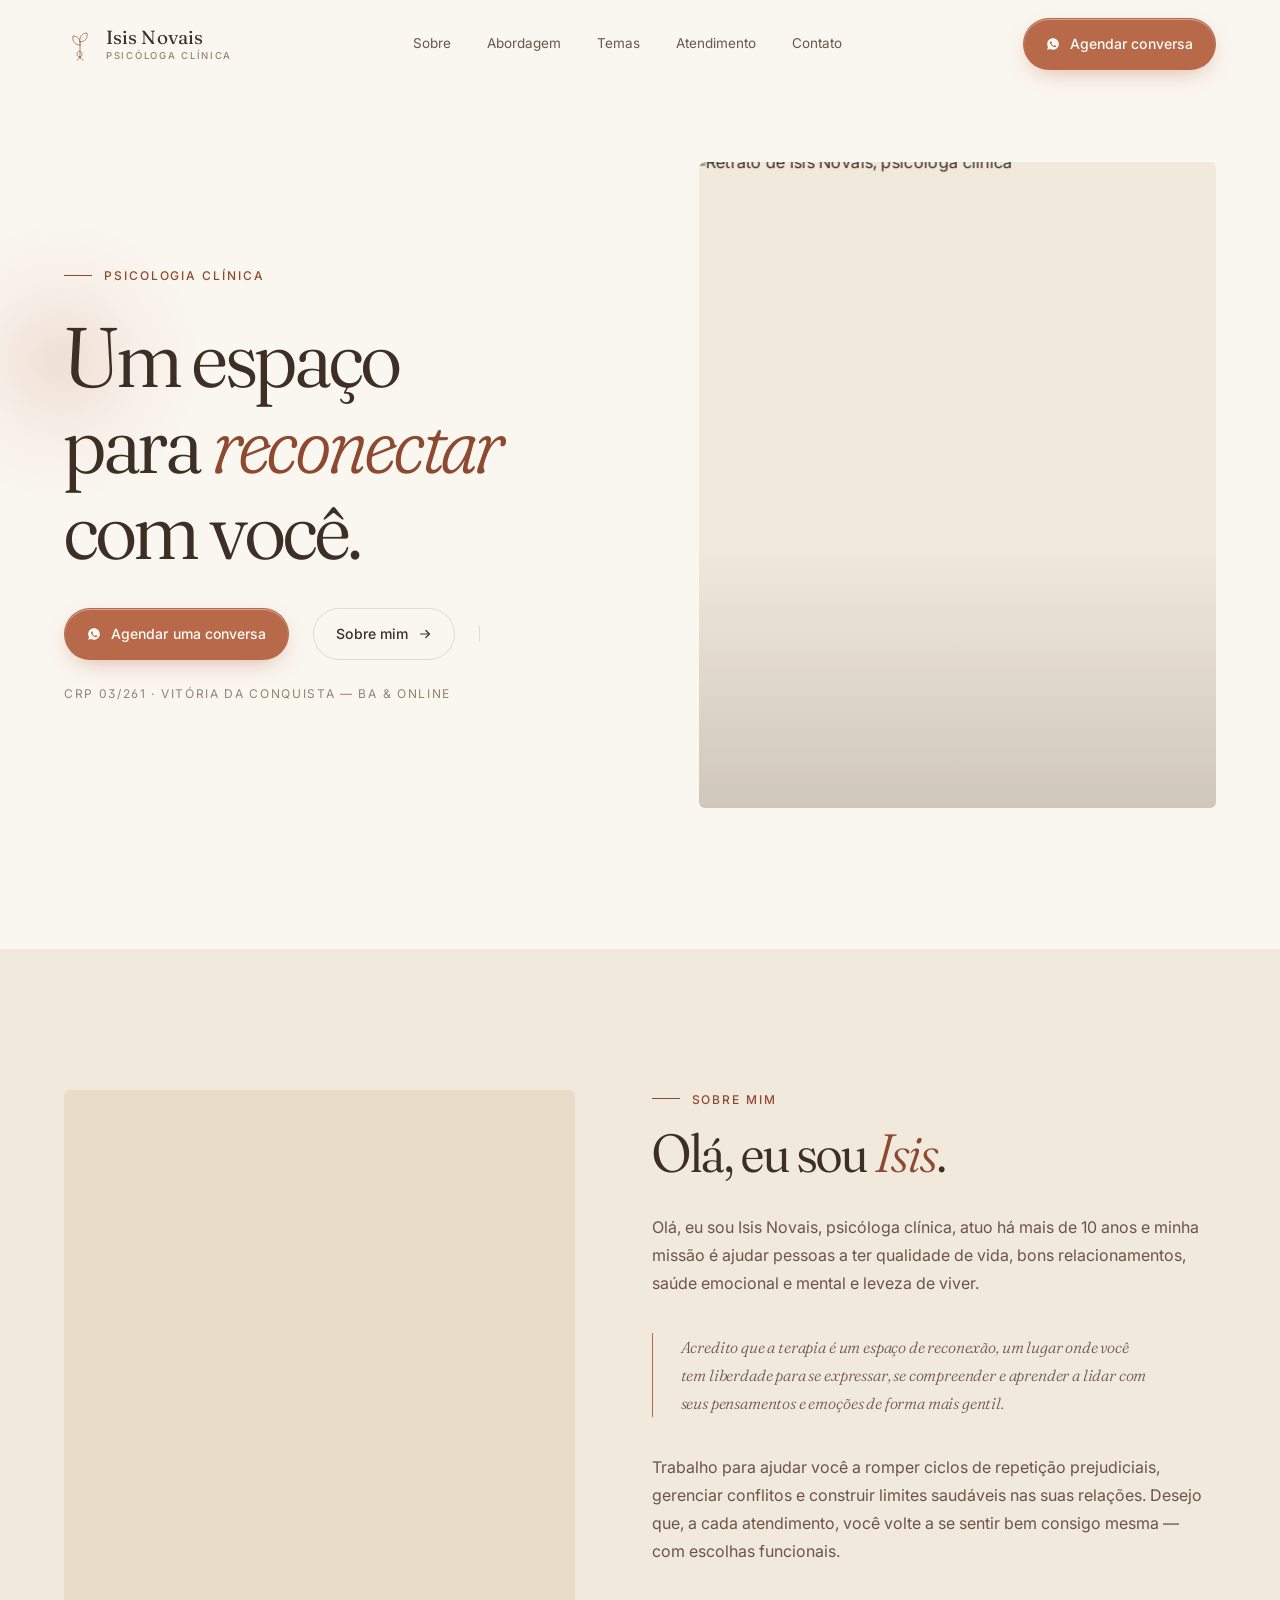
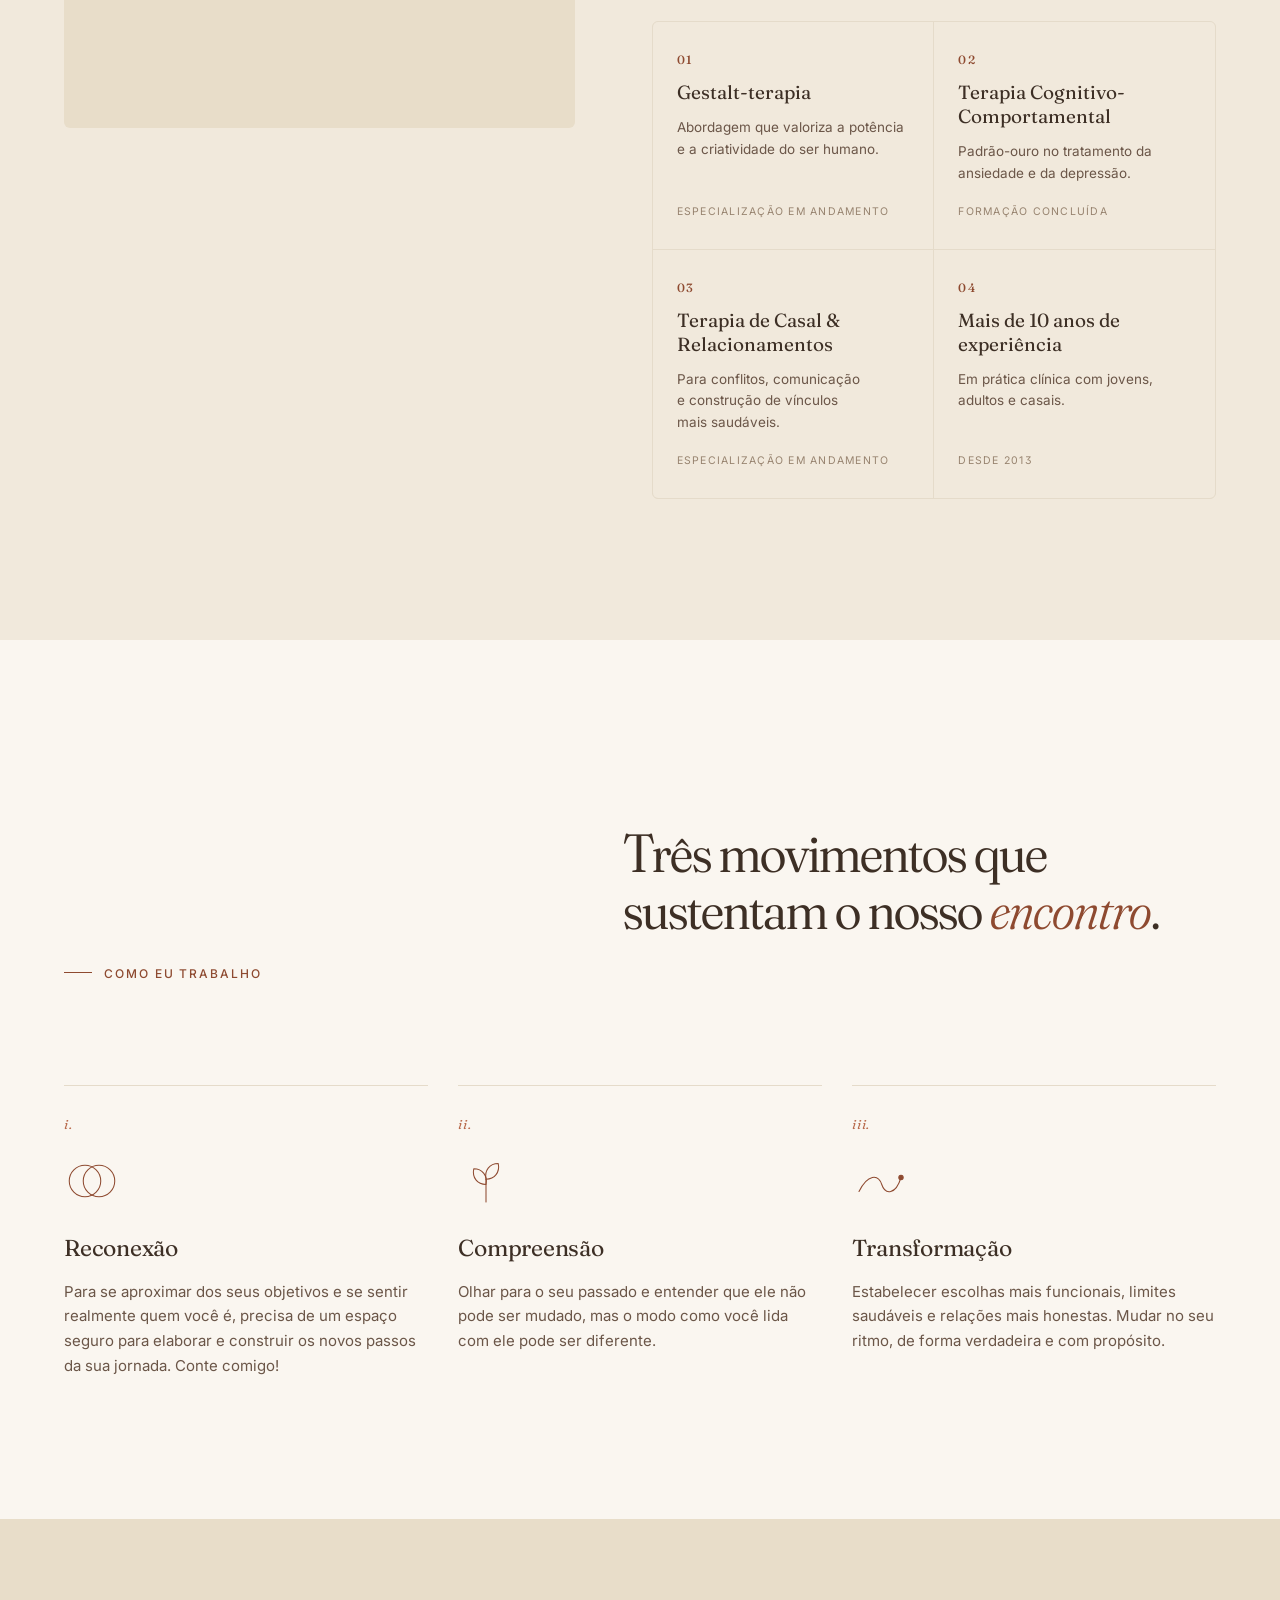
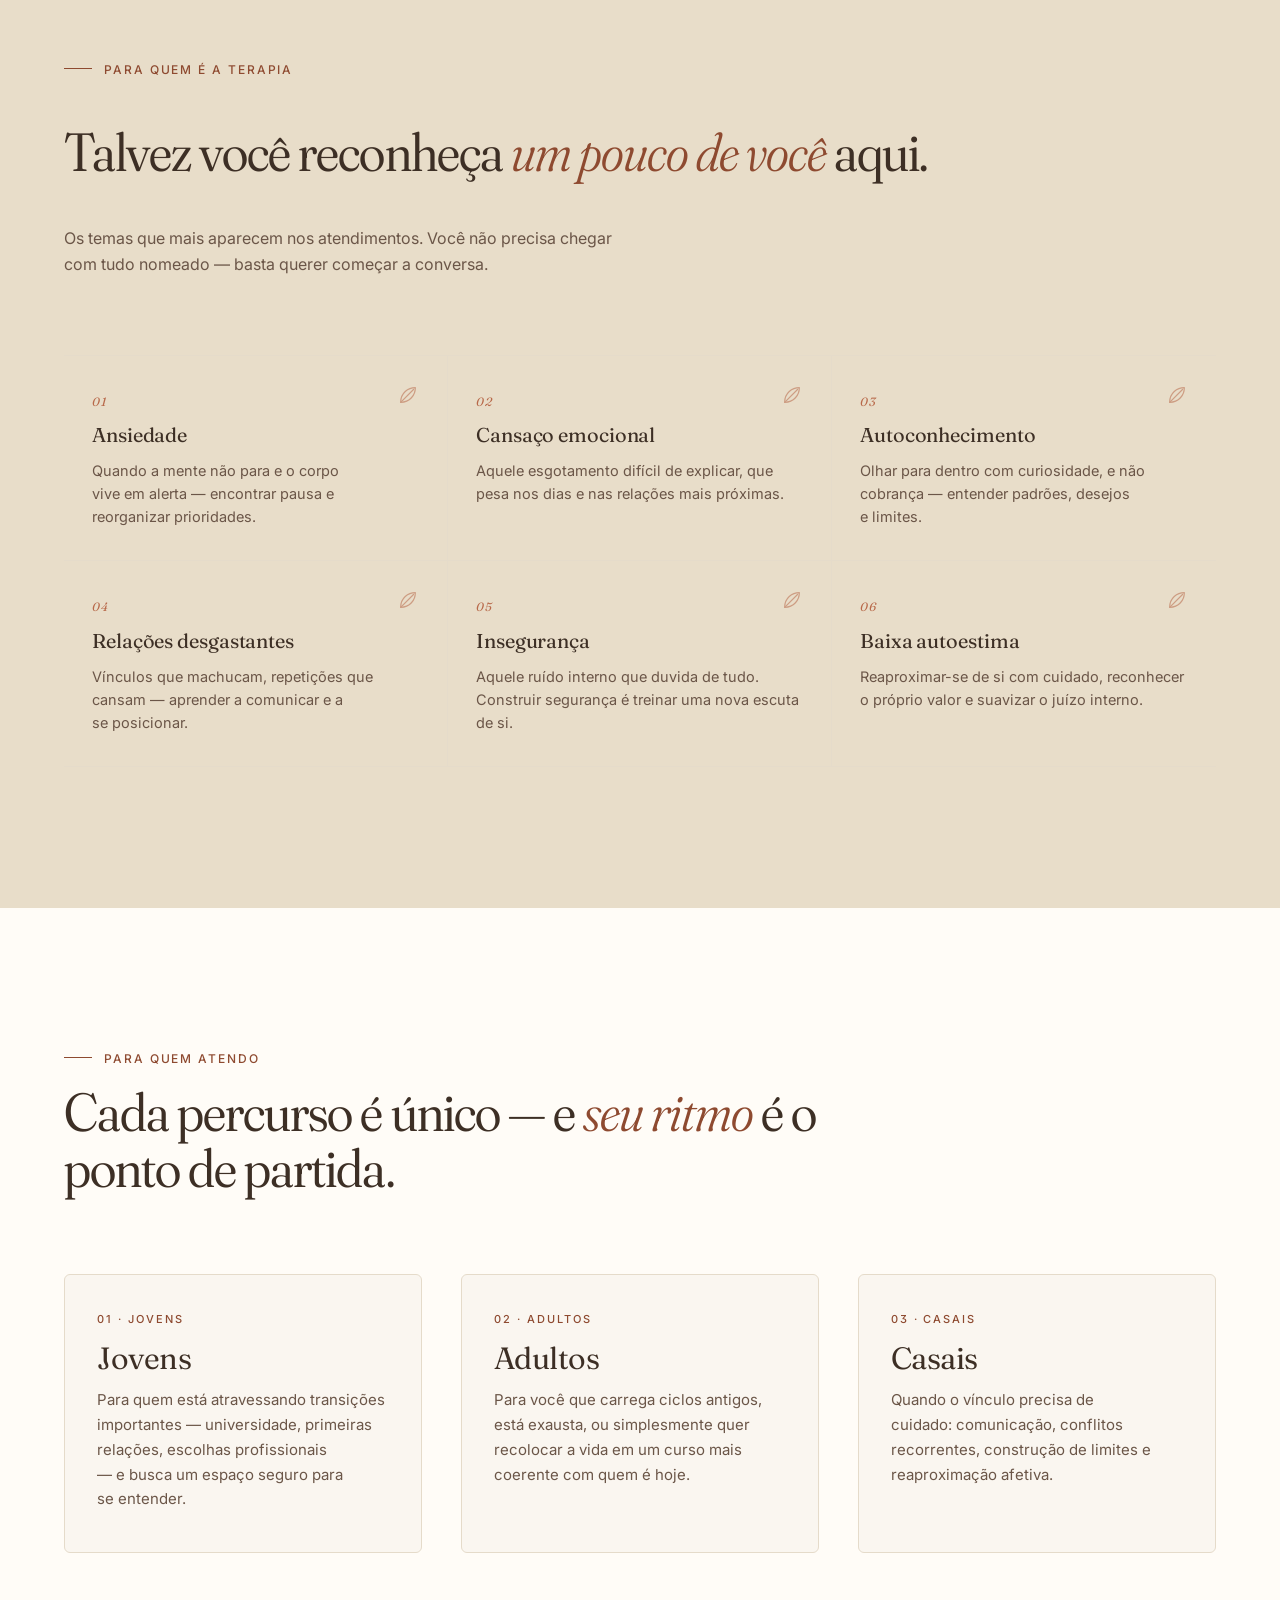
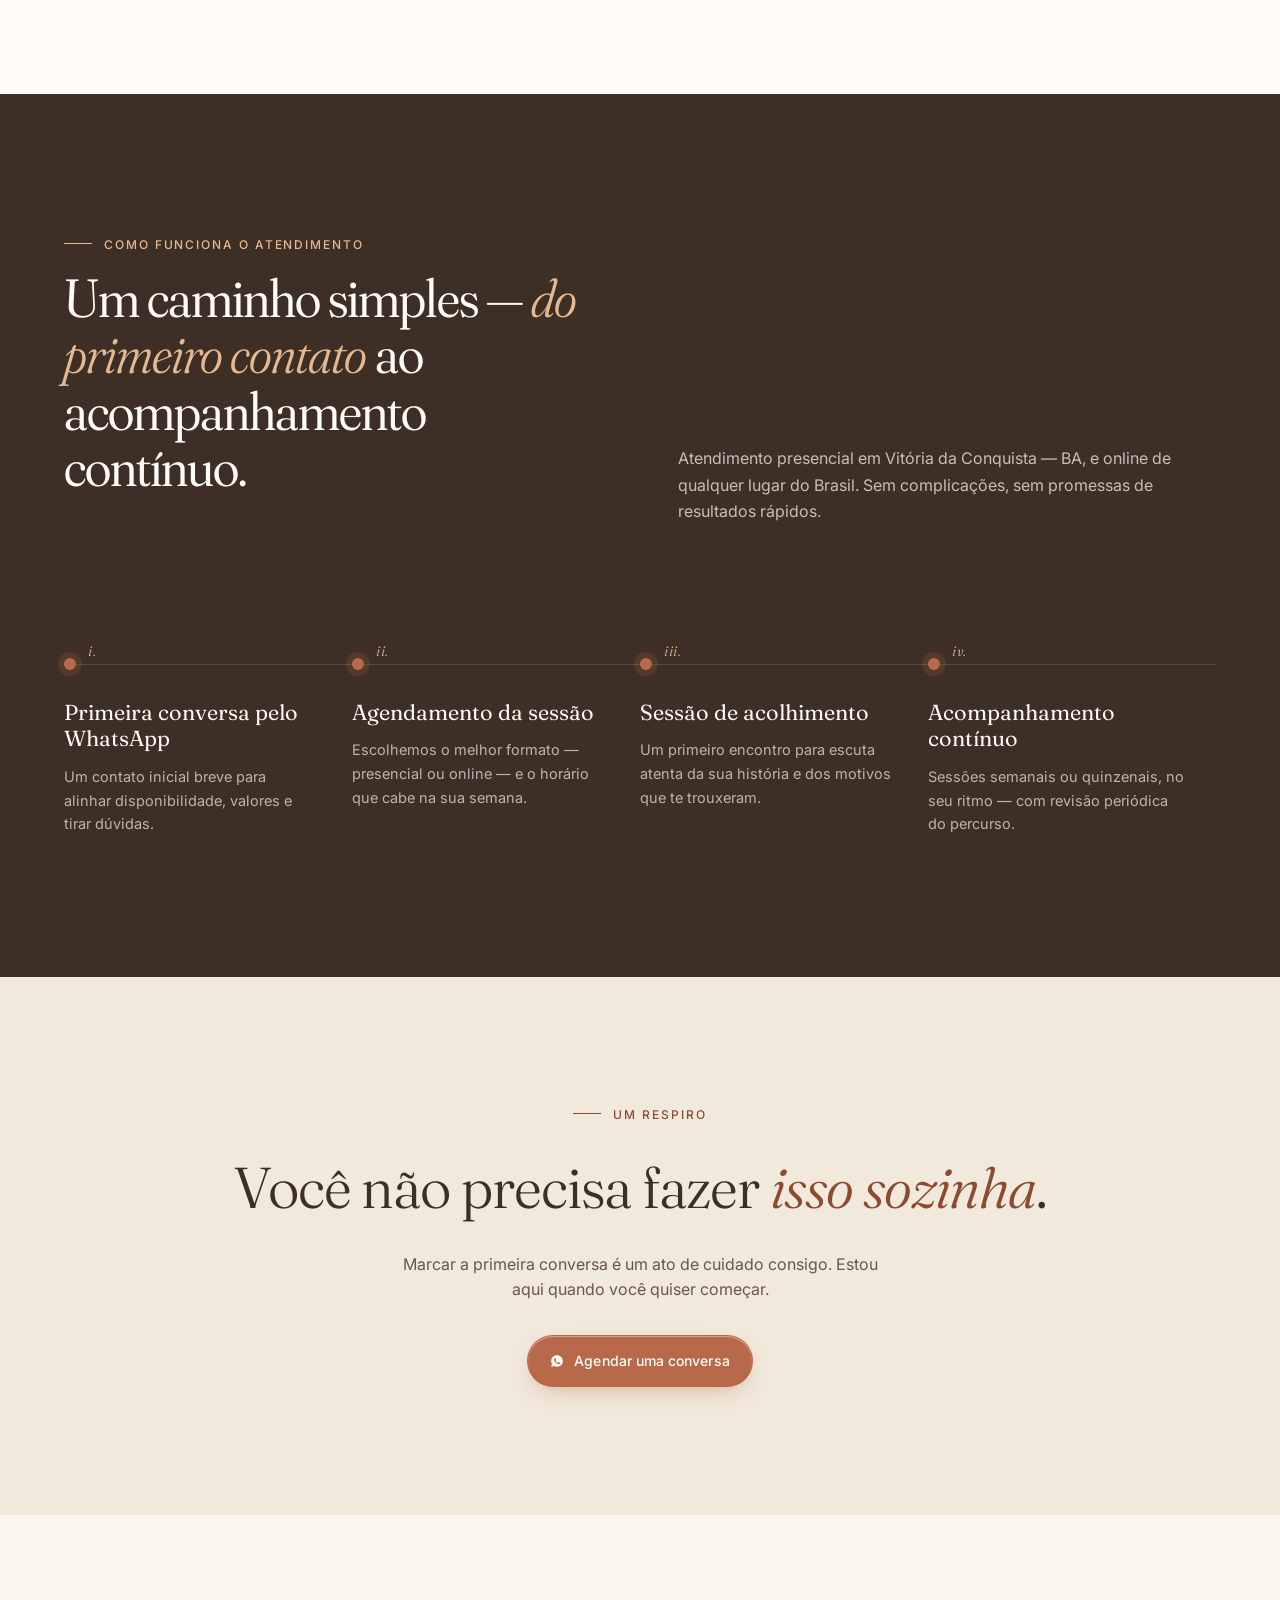
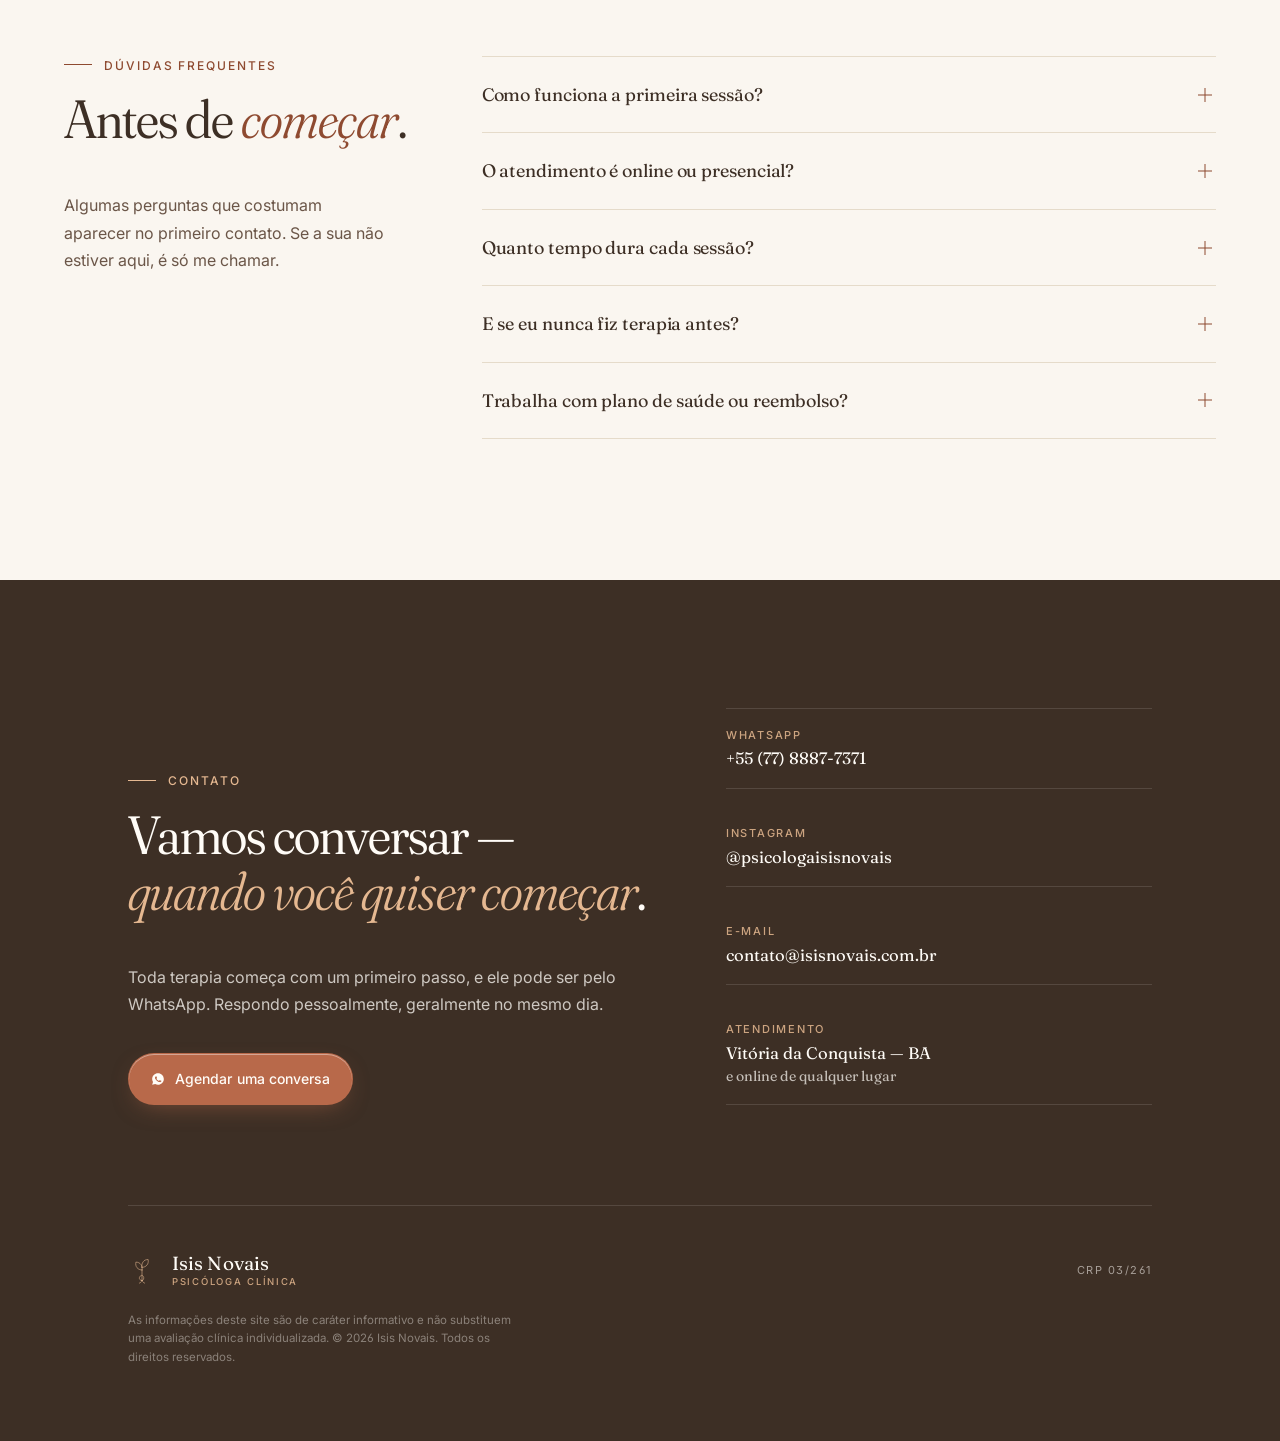
==== commit 1ed541e1: "Update README, index.html, and main.js; add favicon.svg" ====
--- a/index.html
+++ b/index.html
@@ -6,6 +6,7 @@
   <title>Isis Novais — Psicóloga Clínica | Vitória da Conquista & Online</title>
   <meta name="description" content="Isis Novais, psicóloga clínica em Vitória da Conquista — BA e online. Atendimento em Gestalt-terapia e TCC para jovens, adultos e casais." />
   <meta name="theme-color" content="#FAF6F0" />
+  <link rel="icon" type="image/svg+xml" href="favicon.svg" />
   <link rel="preconnect" href="https://fonts.googleapis.com" />
   <link rel="preconnect" href="https://fonts.gstatic.com" crossorigin />
   <link href="https://fonts.googleapis.com/css2?family=Fraunces:ital,opsz,wght@0,9..144,300..500;1,9..144,300..500&family=Inter:wght@400;500&display=swap" rel="stylesheet" />
@@ -18,13 +19,17 @@
   <a href="#top" class="brand" aria-label="Isis Novais — Início">
     <span class="brand-symbol">
       <svg width="32" height="32" viewBox="0 0 64 64" fill="none" stroke="currentColor" stroke-width="1.3" stroke-linecap="round" stroke-linejoin="round" aria-hidden="true">
-        <path d="M32 34 C 22 18, 8 14, 6 22 C 4 30, 14 36, 32 34" />
-        <path d="M32 34 C 24 44, 14 48, 12 42 C 10 36, 18 34, 32 34" />
-        <path d="M32 34 C 42 18, 56 14, 58 22 C 60 30, 50 36, 32 34" />
-        <path d="M32 34 C 40 44, 50 48, 52 42 C 54 36, 46 34, 32 34" />
-        <path d="M32 22 C 30 26, 30 32, 32 34 C 34 32, 34 26, 32 22 Z" />
-        <path d="M32 22 C 31 18, 28 16, 27 14" />
-        <path d="M32 22 C 33 18, 36 16, 37 14" />
+        <!-- caule -->
+        <path d="M32 56 L 32 32" />
+        <!-- folha esquerda -->
+        <path d="M32 32 C 22 32, 16 24, 18 14 C 28 14, 34 22, 32 32 Z" />
+        <!-- folha direita -->
+        <path d="M32 26 C 42 26, 48 18, 46 8 C 36 8, 30 16, 32 26 Z" />
+        <!-- semente -->
+        <path d="M32 56 C 26 56, 24 50, 28 46 C 32 42, 36 46, 36 50 C 36 54, 34 56, 32 56 Z" />
+        <!-- raiz -->
+        <path d="M32 56 C 30 60, 28 62, 26 62" />
+        <path d="M32 56 C 34 60, 36 62, 38 62" />
       </svg>
     </span>
     <span class="brand-mark">
@@ -83,14 +88,10 @@
   <div class="container">
     <div class="hero-grid">
       <div class="hero-text" data-reveal>
-        <div class="eyebrow hero-eyebrow">Psicologia clínica · Aceitando novos pacientes</div>
+        <div class="eyebrow hero-eyebrow">Psicologia clínica</div>
         <h1 class="h-display">
-          Um espaço para <em>reconectar</em> com você mesma — com leveza e propósito.
+          Um espaço para <em>reconectar</em> com você.
         </h1>
-        <p class="lead">
-          Sou Isis Novais, psicóloga clínica. Acompanho jovens, adultos e casais em
-          um percurso terapêutico gentil, baseado em Gestalt-terapia e Terapia Cognitivo-Comportamental.
-        </p>
         <div class="hero-meta">
           <a href="#" data-whatsapp class="btn btn-primary" target="_blank" rel="noopener">
             <svg width="14" height="14" viewBox="0 0 24 24" fill="currentColor" aria-hidden="true"><path d="M12 2 C 6.5 2, 2 6.5, 2 12 c 0 1.8, 0.5 3.5, 1.4 5 L 2 22 l 5.2 -1.3 c 1.4, 0.8, 3.1, 1.3, 4.8, 1.3 c 5.5, 0, 10 -4.5, 10 -10 S 17.5 2, 12 2 Z m 5.2 14.2 c -0.2, 0.6 -1.2, 1.2 -1.7, 1.2 c -0.4, 0 -1, 0 -1.6 -0.2 c -0.4, -0.1 -0.9, -0.3 -1.5, -0.6 c -2.7, -1.2 -4.4, -3.9 -4.6, -4.1 c -0.1, -0.2 -1, -1.4 -1, -2.6 c 0, -1.2, 0.7, -1.8, 0.9, -2.1 c 0.2, -0.2, 0.5, -0.3, 0.7, -0.3 c 0.2, 0, 0.4, 0, 0.5, 0 c 0.2, 0, 0.4, -0.1, 0.7, 0.5 c 0.2, 0.6, 0.7, 1.8, 0.7, 1.9 c 0, 0.1, 0.1, 0.3, 0, 0.4 c -0.1, 0.2 -0.1, 0.3 -0.3, 0.4 c -0.1, 0.2 -0.3, 0.4 -0.4, 0.5 c -0.1, 0.2 -0.3, 0.3 -0.1, 0.6 c 0.2, 0.3, 0.7, 1.2, 1.6, 2 c 1.1, 1, 2, 1.3, 2.3, 1.5 c 0.3, 0.2, 0.5, 0.1, 0.6, -0.1 c 0.2, -0.2, 0.7, -0.8, 0.9, -1.1 c 0.2, -0.3, 0.4, -0.2, 0.6, -0.1 c 0.3, 0.1, 1.5, 0.7, 1.8, 0.8 c 0.3, 0.1, 0.5, 0.2, 0.5, 0.3 c 0.1, 0.2, 0.1, 0.7, -0.1, 1.2 Z"/></svg>
@@ -103,16 +104,12 @@
             </svg>
           </a>
           <span class="divider" aria-hidden="true"></span>
-          <span class="crp">CRP&nbsp;XX/XXXXX&nbsp;·&nbsp;Vitória da Conquista — BA &amp; Online</span>
+          <span class="crp">CRP&nbsp;03/261&nbsp;·&nbsp;Vitória da Conquista — BA &amp; Online</span>
         </div>
       </div>
 
       <div class="hero-photo parallax-wrap" data-reveal>
         <img src="assets/hero-isis.jpg" alt="Retrato de Isis Novais, psicóloga clínica" loading="eager" />
-        <div class="hero-tag">
-          <span class="yr">Em prática clínica desde 2013</span>
-          <span class="num"><em>13</em>&nbsp;anos</span>
-        </div>
       </div>
     </div>
   </div>
@@ -130,11 +127,12 @@
         <div class="eyebrow">Sobre mim</div>
         <h2 class="h-section">Olá, eu sou <em>Isis</em>.</h2>
         <p>
-          Sou psicóloga clínica e minha missão é proporcionar e ajudar pessoas a ter
-          qualidade de vida, bons relacionamentos, equilíbrio emocional e leveza de viver.
+          Olá, eu sou Isis Novais, psicóloga clínica, atuo há mais de 10 anos e minha
+          missão é ajudar pessoas a ter qualidade de vida, bons relacionamentos,
+          saúde emocional e mental e leveza de viver.
         </p>
         <p class="italic-pull">
-          Acredito que a terapia é um espaço de reconexão — um lugar onde você tem
+          Acredito que a terapia é um espaço de reconexão, um lugar onde você tem
           liberdade para se expressar, se compreender e aprender a lidar com seus
           pensamentos e emoções de forma mais gentil.
         </p>
@@ -165,7 +163,7 @@
           </div>
           <div class="card">
             <span class="num">04</span>
-            <span class="title">13 anos de experiência</span>
+            <span class="title">Mais de 10 anos de experiência</span>
             <span class="desc">Em prática clínica com jovens, adultos e casais.</span>
             <span class="badge">Desde 2013</span>
           </div>
@@ -194,7 +192,7 @@
           <circle cx="24" cy="32" r="18" /><circle cx="40" cy="32" r="18" />
         </svg>
         <h3>Reconexão</h3>
-        <p>Voltar a habitar quem você é. Criar espaço para o que sente, sem pressa e sem julgamento — um terreno seguro para se expressar.</p>
+        <p>Para se aproximar dos seus objetivos e se sentir realmente quem você é, precisa de um espaço seguro para elaborar e construir os novos passos da sua jornada. Conte comigo!</p>
       </article>
       <article class="pillar">
         <span class="num">ii.</span>
@@ -204,7 +202,7 @@
           <path d="M32 30 C 42 30, 48 22, 46 12 C 36 12, 30 20, 32 30 Z" />
         </svg>
         <h3>Compreensão</h3>
-        <p>Olhar para os ciclos que se repetem e para o que sustenta o sofrimento. Entender com gentileza, sem se reduzir a um diagnóstico.</p>
+        <p>Olhar para o seu passado e entender que ele não pode ser mudado, mas o modo como você lida com ele pode ser diferente.</p>
       </article>
       <article class="pillar">
         <span class="num">iii.</span>
@@ -213,7 +211,7 @@
           <circle cx="56" cy="28" r="2.5" fill="currentColor" />
         </svg>
         <h3>Transformação</h3>
-        <p>Construir escolhas mais funcionais, limites saudáveis e relações mais honestas. Mudar no seu ritmo, com leveza e propósito.</p>
+        <p>Estabelecer escolhas mais funcionais, limites saudáveis e relações mais honestas. Mudar no seu ritmo, de forma verdadeira e com propósito.</p>
       </article>
     </div>
   </div>
@@ -448,7 +446,7 @@
       <div class="contact-list" data-reveal>
         <div class="contact-item">
           <span class="label">WhatsApp</span>
-          <a class="value" href="#" data-whatsapp target="_blank" rel="noopener">+55 (XX) XXXXX-XXXX</a>
+          <a class="value" href="#" data-whatsapp target="_blank" rel="noopener">+55 (77) 8887-7371</a>
         </div>
         <div class="contact-item">
           <span class="label">Instagram</span>
@@ -472,13 +470,17 @@
       <div class="brand" style="gap: 14px;">
         <span class="brand-symbol" style="color: #E5B891;">
           <svg width="28" height="28" viewBox="0 0 64 64" fill="none" stroke="currentColor" stroke-width="1.3" stroke-linecap="round" stroke-linejoin="round" aria-hidden="true">
-            <path d="M32 34 C 22 18, 8 14, 6 22 C 4 30, 14 36, 32 34" />
-            <path d="M32 34 C 24 44, 14 48, 12 42 C 10 36, 18 34, 32 34" />
-            <path d="M32 34 C 42 18, 56 14, 58 22 C 60 30, 50 36, 32 34" />
-            <path d="M32 34 C 40 44, 50 48, 52 42 C 54 36, 46 34, 32 34" />
-            <path d="M32 22 C 30 26, 30 32, 32 34 C 34 32, 34 26, 32 22 Z" />
-            <path d="M32 22 C 31 18, 28 16, 27 14" />
-            <path d="M32 22 C 33 18, 36 16, 37 14" />
+            <!-- caule -->
+            <path d="M32 56 L 32 32" />
+            <!-- folha esquerda -->
+            <path d="M32 32 C 22 32, 16 24, 18 14 C 28 14, 34 22, 32 32 Z" />
+            <!-- folha direita -->
+            <path d="M32 26 C 42 26, 48 18, 46 8 C 36 8, 30 16, 32 26 Z" />
+            <!-- semente -->
+            <path d="M32 56 C 26 56, 24 50, 28 46 C 32 42, 36 46, 36 50 C 36 54, 34 56, 32 56 Z" />
+            <!-- raiz -->
+            <path d="M32 56 C 30 60, 28 62, 26 62" />
+            <path d="M32 56 C 34 60, 36 62, 38 62" />
           </svg>
         </span>
         <span class="brand-mark">
@@ -486,7 +488,7 @@
           <small>Psicóloga Clínica</small>
         </span>
       </div>
-      <div class="crp-block">CRP&nbsp;XX/XXXXX</div>
+      <div class="crp-block">CRP&nbsp;03/261</div>
     </div>
 
     <p class="footer-disclaimer">
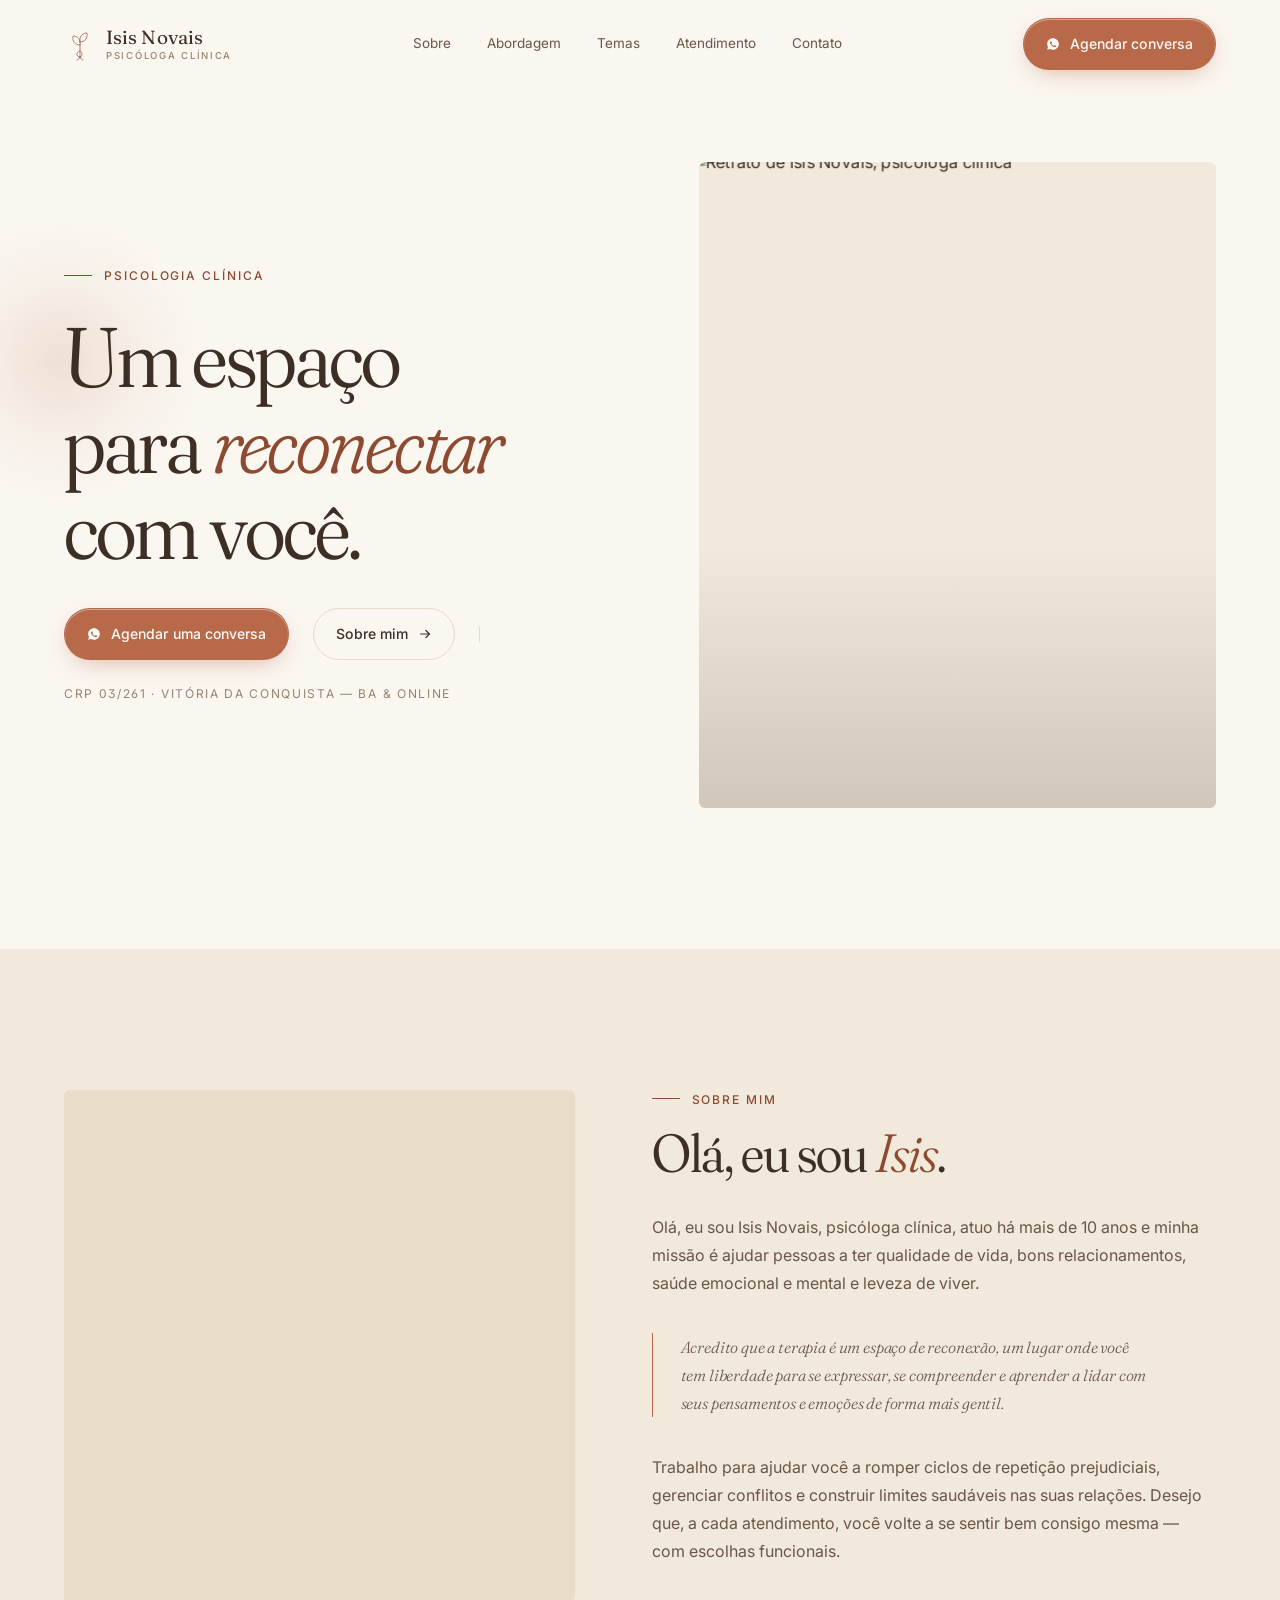
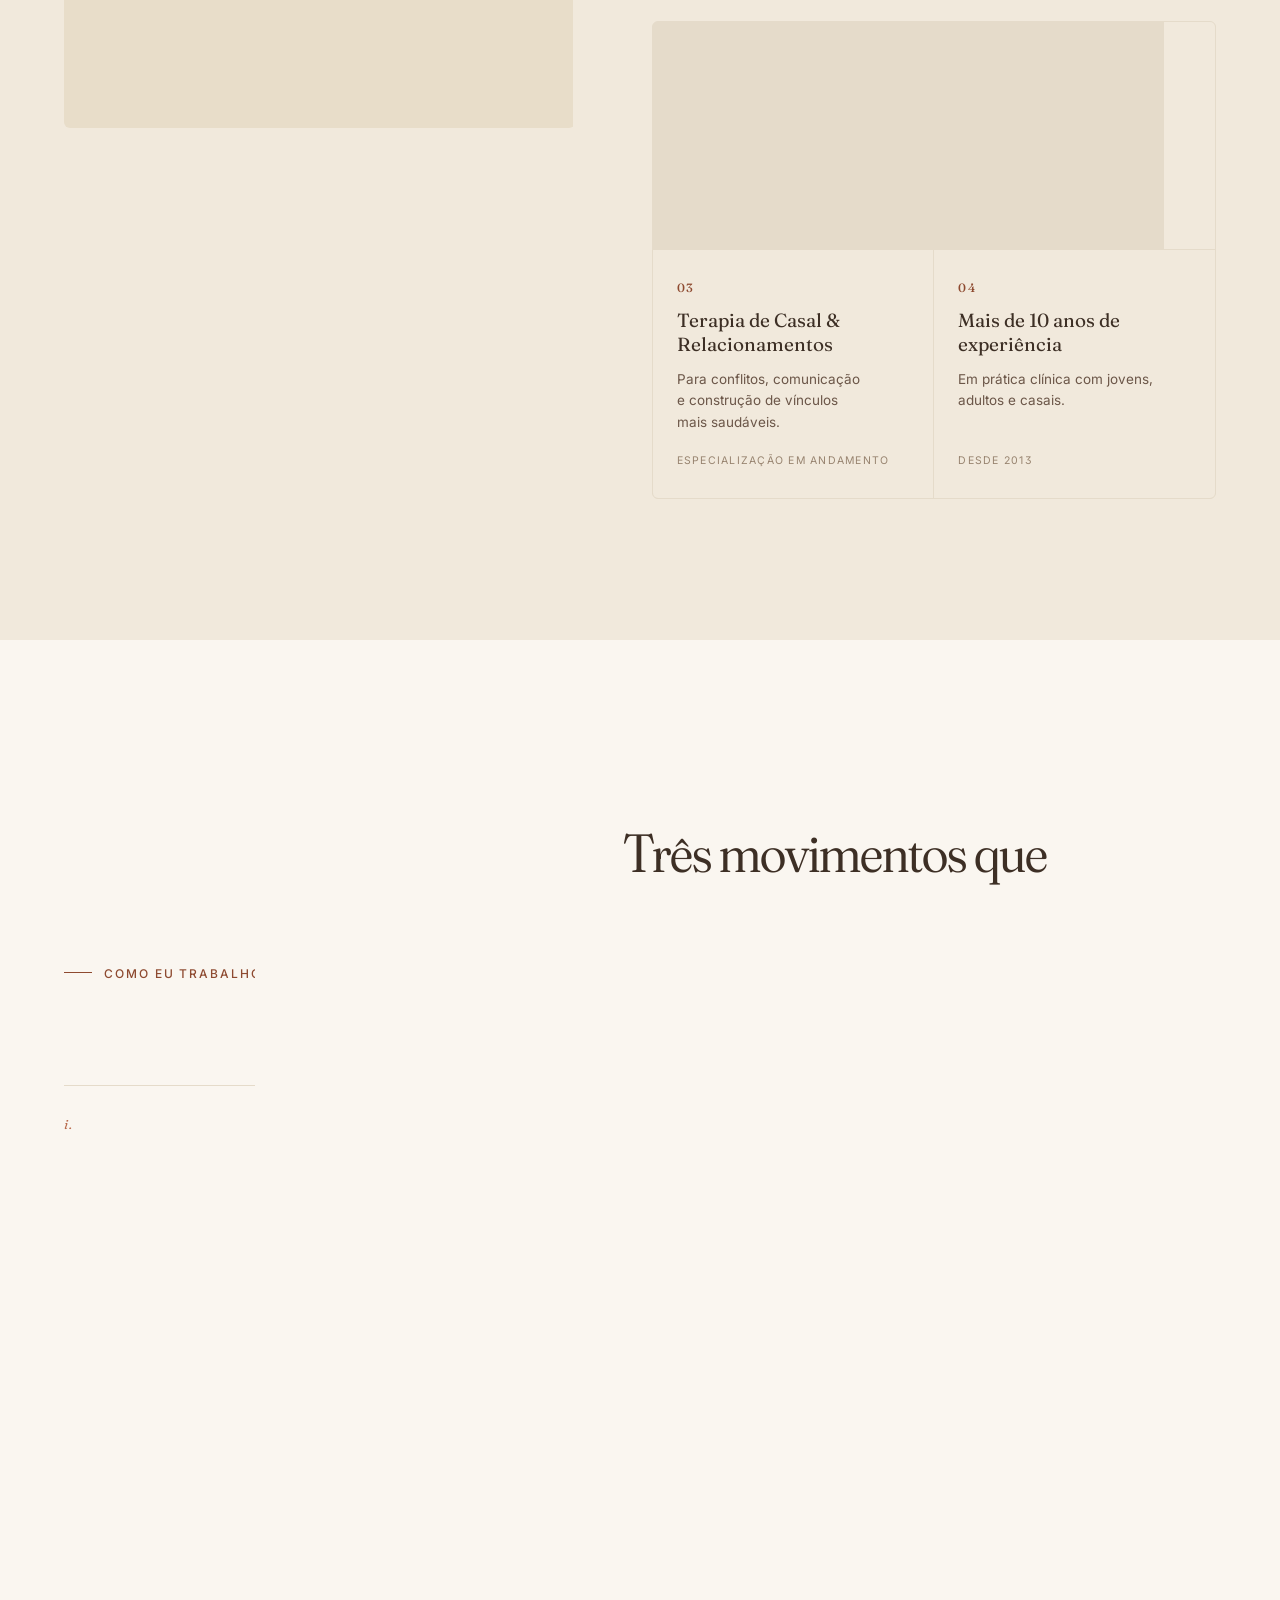
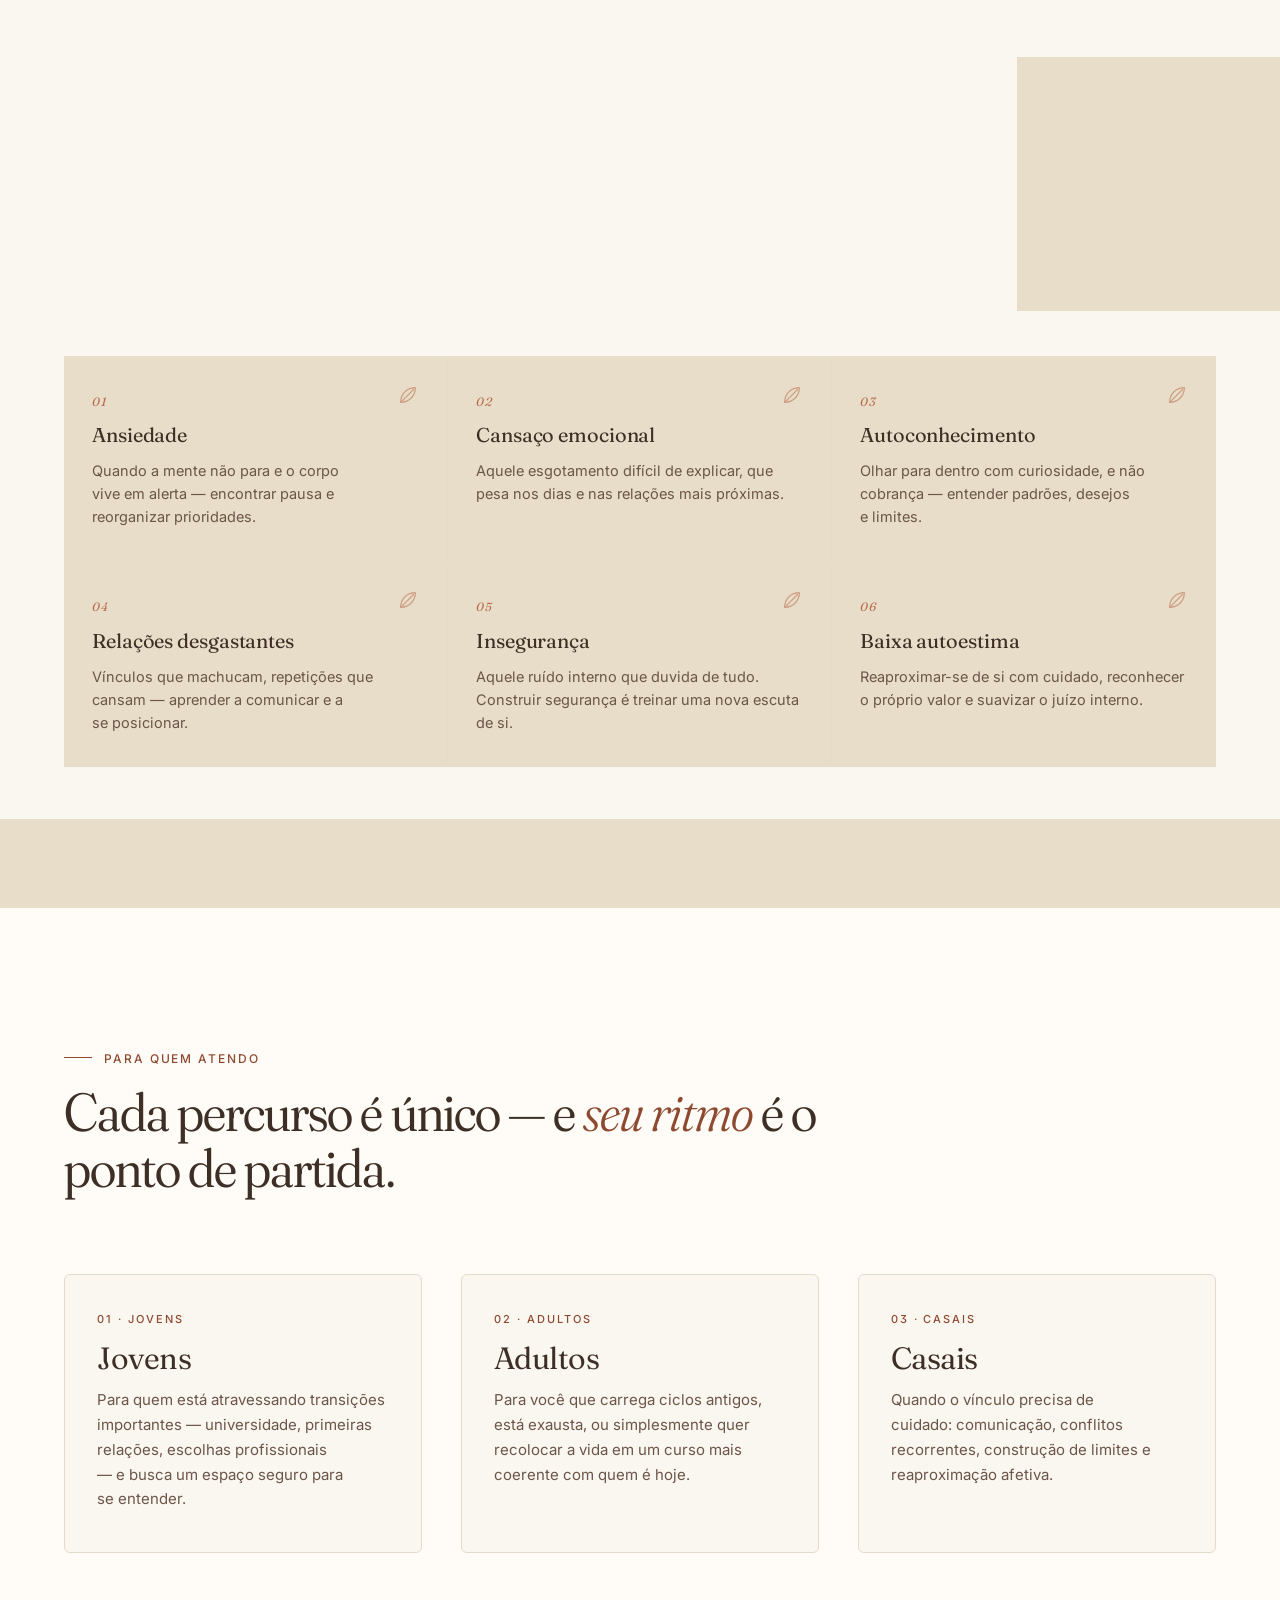
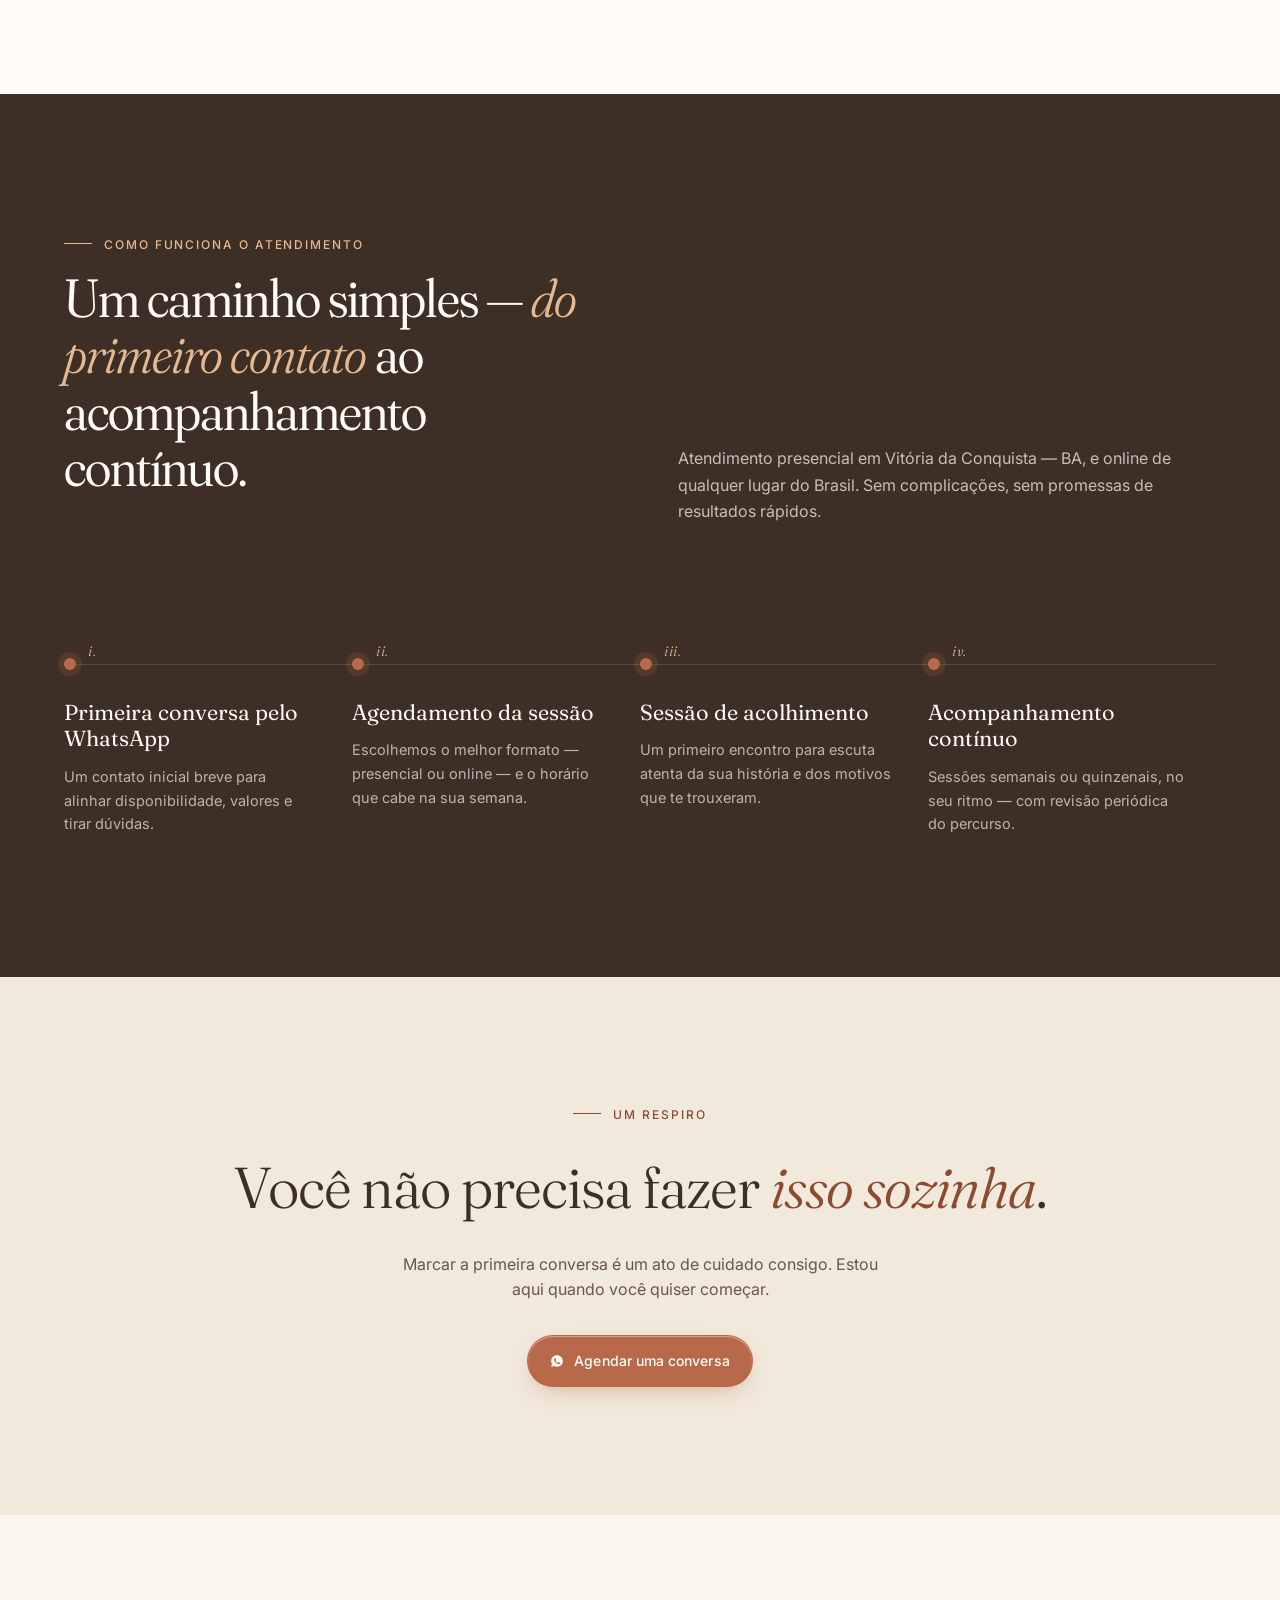
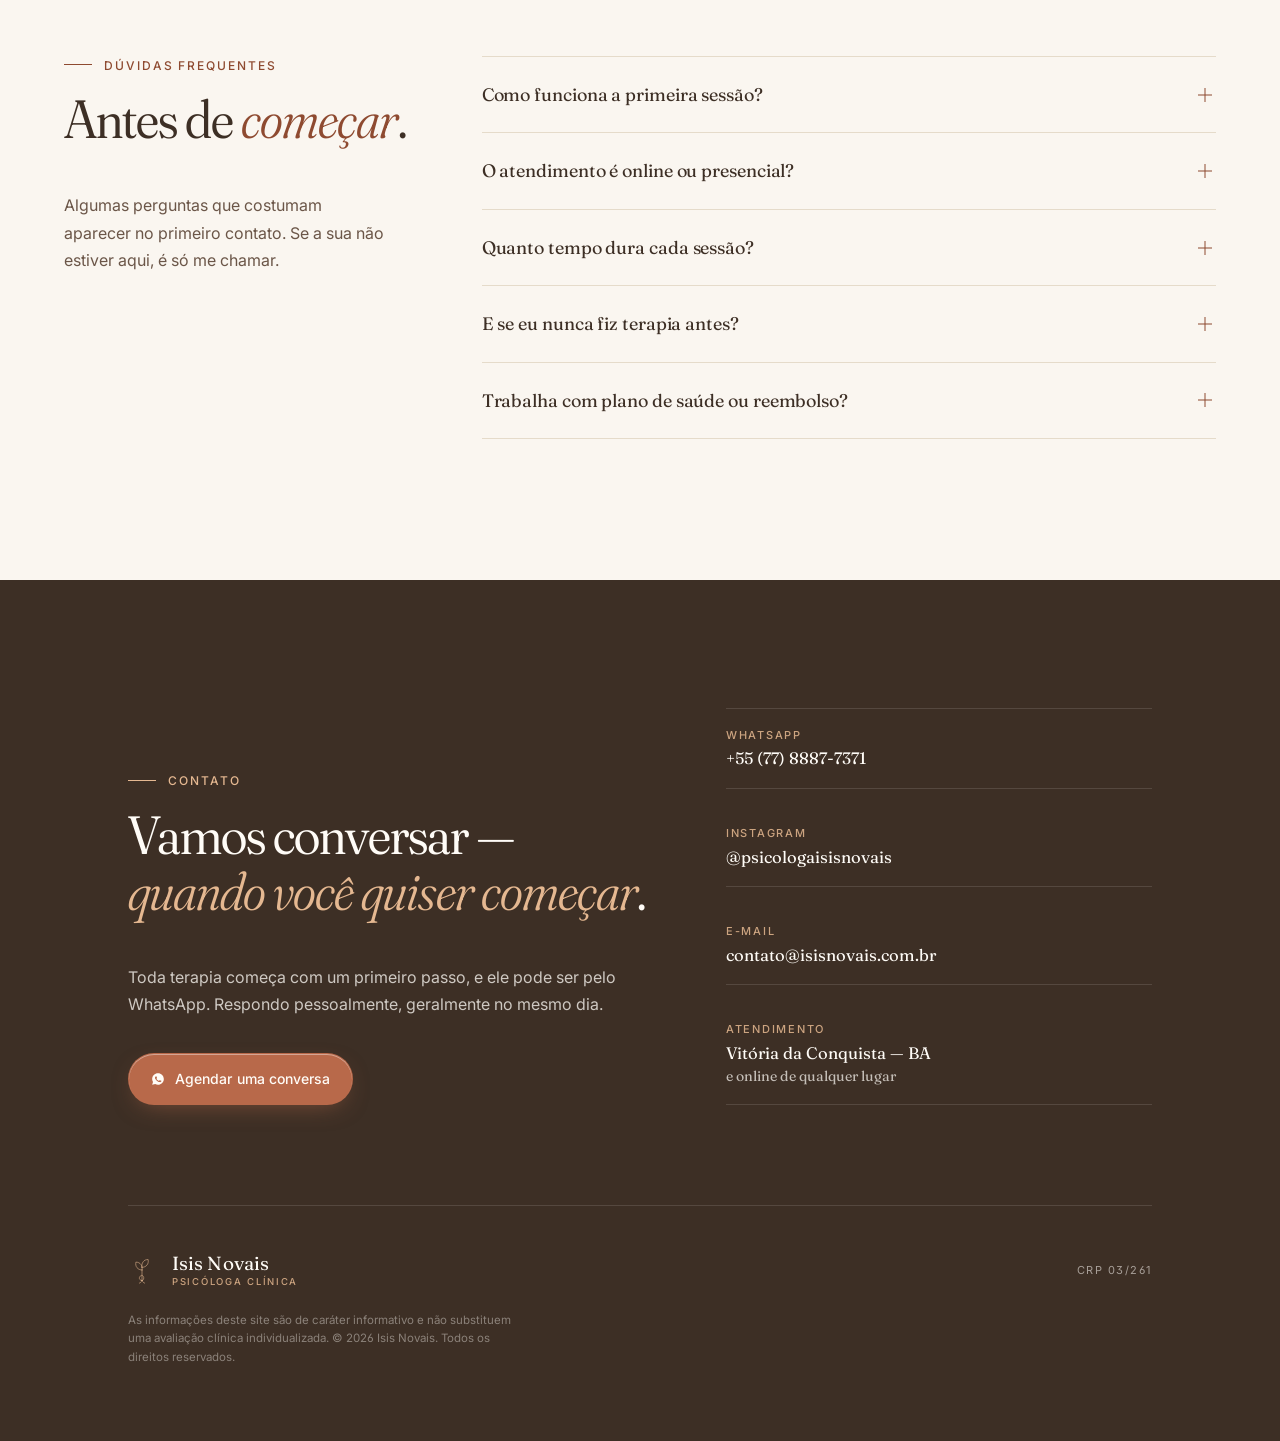
==== commit 9cd89fb5: "Refactor reveal animations and replace main.js with app.js for improved functionality" ====
--- a/index.html
+++ b/index.html
@@ -46,7 +46,7 @@
     <a href="#contato">Contato</a>
   </nav>
 
-  <a href="#" data-whatsapp class="btn btn-primary nav-cta-desktop" target="_blank" rel="noopener">
+  <a href="https://wa.me/557788877371?text=Ol%C3%A1%20Isis%2C%20vim%20pelo%20site%20e%20gostaria%20de%20agendar%20uma%20conversa." data-whatsapp class="btn btn-primary nav-cta-desktop" target="_blank" rel="noopener">
     <svg width="14" height="14" viewBox="0 0 24 24" fill="currentColor" aria-hidden="true"><path d="M12 2 C 6.5 2, 2 6.5, 2 12 c 0 1.8, 0.5 3.5, 1.4 5 L 2 22 l 5.2 -1.3 c 1.4, 0.8, 3.1, 1.3, 4.8, 1.3 c 5.5, 0, 10 -4.5, 10 -10 S 17.5 2, 12 2 Z m 5.2 14.2 c -0.2, 0.6 -1.2, 1.2 -1.7, 1.2 c -0.4, 0 -1, 0 -1.6 -0.2 c -0.4, -0.1 -0.9, -0.3 -1.5, -0.6 c -2.7, -1.2 -4.4, -3.9 -4.6, -4.1 c -0.1, -0.2 -1, -1.4 -1, -2.6 c 0, -1.2, 0.7, -1.8, 0.9, -2.1 c 0.2, -0.2, 0.5, -0.3, 0.7, -0.3 c 0.2, 0, 0.4, 0, 0.5, 0 c 0.2, 0, 0.4, -0.1, 0.7, 0.5 c 0.2, 0.6, 0.7, 1.8, 0.7, 1.9 c 0, 0.1, 0.1, 0.3, 0, 0.4 c -0.1, 0.2 -0.1, 0.3 -0.3, 0.4 c -0.1, 0.2 -0.3, 0.4 -0.4, 0.5 c -0.1, 0.2 -0.3, 0.3 -0.1, 0.6 c 0.2, 0.3, 0.7, 1.2, 1.6, 2 c 1.1, 1, 2, 1.3, 2.3, 1.5 c 0.3, 0.2, 0.5, 0.1, 0.6, -0.1 c 0.2, -0.2, 0.7, -0.8, 0.9, -1.1 c 0.2, -0.3, 0.4, -0.2, 0.6, -0.1 c 0.3, 0.1, 1.5, 0.7, 1.8, 0.8 c 0.3, 0.1, 0.5, 0.2, 0.5, 0.3 c 0.1, 0.2, 0.1, 0.7, -0.1, 1.2 Z"/></svg>
     Agendar conversa
   </a>
@@ -63,7 +63,7 @@
   <a href="#temas">Temas</a>
   <a href="#atendimento">Atendimento</a>
   <a href="#contato">Contato</a>
-  <a href="#" data-whatsapp class="btn btn-primary" target="_blank" rel="noopener">
+  <a href="https://wa.me/557788877371?text=Ol%C3%A1%20Isis%2C%20vim%20pelo%20site%20e%20gostaria%20de%20agendar%20uma%20conversa." data-whatsapp class="btn btn-primary" target="_blank" rel="noopener">
     <svg width="14" height="14" viewBox="0 0 24 24" fill="currentColor" aria-hidden="true"><path d="M12 2 C 6.5 2, 2 6.5, 2 12 c 0 1.8, 0.5 3.5, 1.4 5 L 2 22 l 5.2 -1.3 c 1.4, 0.8, 3.1, 1.3, 4.8, 1.3 c 5.5, 0, 10 -4.5, 10 -10 S 17.5 2, 12 2 Z m 5.2 14.2 c -0.2, 0.6 -1.2, 1.2 -1.7, 1.2 c -0.4, 0 -1, 0 -1.6 -0.2 c -0.4, -0.1 -0.9, -0.3 -1.5, -0.6 c -2.7, -1.2 -4.4, -3.9 -4.6, -4.1 c -0.1, -0.2 -1, -1.4 -1, -2.6 c 0, -1.2, 0.7, -1.8, 0.9, -2.1 c 0.2, -0.2, 0.5, -0.3, 0.7, -0.3 c 0.2, 0, 0.4, 0, 0.5, 0 c 0.2, 0, 0.4, -0.1, 0.7, 0.5 c 0.2, 0.6, 0.7, 1.8, 0.7, 1.9 c 0, 0.1, 0.1, 0.3, 0, 0.4 c -0.1, 0.2 -0.1, 0.3 -0.3, 0.4 c -0.1, 0.2 -0.3, 0.4 -0.4, 0.5 c -0.1, 0.2 -0.3, 0.3 -0.1, 0.6 c 0.2, 0.3, 0.7, 1.2, 1.6, 2 c 1.1, 1, 2, 1.3, 2.3, 1.5 c 0.3, 0.2, 0.5, 0.1, 0.6, -0.1 c 0.2, -0.2, 0.7, -0.8, 0.9, -1.1 c 0.2, -0.3, 0.4, -0.2, 0.6, -0.1 c 0.3, 0.1, 1.5, 0.7, 1.8, 0.8 c 0.3, 0.1, 0.5, 0.2, 0.5, 0.3 c 0.1, 0.2, 0.1, 0.7, -0.1, 1.2 Z"/></svg>
     Agendar conversa
   </a>
@@ -93,7 +93,7 @@
           Um espaço para <em>reconectar</em> com você.
         </h1>
         <div class="hero-meta">
-          <a href="#" data-whatsapp class="btn btn-primary" target="_blank" rel="noopener">
+          <a href="https://wa.me/557788877371?text=Ol%C3%A1%20Isis%2C%20vim%20pelo%20site%20e%20gostaria%20de%20agendar%20uma%20conversa." data-whatsapp class="btn btn-primary" target="_blank" rel="noopener">
             <svg width="14" height="14" viewBox="0 0 24 24" fill="currentColor" aria-hidden="true"><path d="M12 2 C 6.5 2, 2 6.5, 2 12 c 0 1.8, 0.5 3.5, 1.4 5 L 2 22 l 5.2 -1.3 c 1.4, 0.8, 3.1, 1.3, 4.8, 1.3 c 5.5, 0, 10 -4.5, 10 -10 S 17.5 2, 12 2 Z m 5.2 14.2 c -0.2, 0.6 -1.2, 1.2 -1.7, 1.2 c -0.4, 0 -1, 0 -1.6 -0.2 c -0.4, -0.1 -0.9, -0.3 -1.5, -0.6 c -2.7, -1.2 -4.4, -3.9 -4.6, -4.1 c -0.1, -0.2 -1, -1.4 -1, -2.6 c 0, -1.2, 0.7, -1.8, 0.9, -2.1 c 0.2, -0.2, 0.5, -0.3, 0.7, -0.3 c 0.2, 0, 0.4, 0, 0.5, 0 c 0.2, 0, 0.4, -0.1, 0.7, 0.5 c 0.2, 0.6, 0.7, 1.8, 0.7, 1.9 c 0, 0.1, 0.1, 0.3, 0, 0.4 c -0.1, 0.2 -0.1, 0.3 -0.3, 0.4 c -0.1, 0.2 -0.3, 0.4 -0.4, 0.5 c -0.1, 0.2 -0.3, 0.3 -0.1, 0.6 c 0.2, 0.3, 0.7, 1.2, 1.6, 2 c 1.1, 1, 2, 1.3, 2.3, 1.5 c 0.3, 0.2, 0.5, 0.1, 0.6, -0.1 c 0.2, -0.2, 0.7, -0.8, 0.9, -1.1 c 0.2, -0.3, 0.4, -0.2, 0.6, -0.1 c 0.3, 0.1, 1.5, 0.7, 1.8, 0.8 c 0.3, 0.1, 0.5, 0.2, 0.5, 0.3 c 0.1, 0.2, 0.1, 0.7, -0.1, 1.2 Z"/></svg>
             Agendar uma conversa
           </a>
@@ -361,7 +361,7 @@
     <p class="banner-sub">
       Marcar a primeira conversa é um ato de cuidado consigo. Estou aqui quando você quiser começar.
     </p>
-    <a href="#" data-whatsapp class="btn btn-primary" target="_blank" rel="noopener">
+    <a href="https://wa.me/557788877371?text=Ol%C3%A1%20Isis%2C%20vim%20pelo%20site%20e%20gostaria%20de%20agendar%20uma%20conversa." data-whatsapp class="btn btn-primary" target="_blank" rel="noopener">
       <svg width="14" height="14" viewBox="0 0 24 24" fill="currentColor" aria-hidden="true"><path d="M12 2 C 6.5 2, 2 6.5, 2 12 c 0 1.8, 0.5 3.5, 1.4 5 L 2 22 l 5.2 -1.3 c 1.4, 0.8, 3.1, 1.3, 4.8, 1.3 c 5.5, 0, 10 -4.5, 10 -10 S 17.5 2, 12 2 Z m 5.2 14.2 c -0.2, 0.6 -1.2, 1.2 -1.7, 1.2 c -0.4, 0 -1, 0 -1.6 -0.2 c -0.4, -0.1 -0.9, -0.3 -1.5, -0.6 c -2.7, -1.2 -4.4, -3.9 -4.6, -4.1 c -0.1, -0.2 -1, -1.4 -1, -2.6 c 0, -1.2, 0.7, -1.8, 0.9, -2.1 c 0.2, -0.2, 0.5, -0.3, 0.7, -0.3 c 0.2, 0, 0.4, 0, 0.5, 0 c 0.2, 0, 0.4, -0.1, 0.7, 0.5 c 0.2, 0.6, 0.7, 1.8, 0.7, 1.9 c 0, 0.1, 0.1, 0.3, 0, 0.4 c -0.1, 0.2 -0.1, 0.3 -0.3, 0.4 c -0.1, 0.2 -0.3, 0.4 -0.4, 0.5 c -0.1, 0.2 -0.3, 0.3 -0.1, 0.6 c 0.2, 0.3, 0.7, 1.2, 1.6, 2 c 1.1, 1, 2, 1.3, 2.3, 1.5 c 0.3, 0.2, 0.5, 0.1, 0.6, -0.1 c 0.2, -0.2, 0.7, -0.8, 0.9, -1.1 c 0.2, -0.3, 0.4, -0.2, 0.6, -0.1 c 0.3, 0.1, 1.5, 0.7, 1.8, 0.8 c 0.3, 0.1, 0.5, 0.2, 0.5, 0.3 c 0.1, 0.2, 0.1, 0.7, -0.1, 1.2 Z"/></svg>
       Agendar uma conversa
     </a>
@@ -383,35 +383,35 @@
 
       <div class="faq-list" data-reveal>
         <div class="faq-item">
-          <button aria-expanded="false">
+          <button type="button" aria-expanded="false">
             <span>Como funciona a primeira sessão?</span>
             <span class="plus" aria-hidden="true"></span>
           </button>
           <div class="answer">É uma sessão de acolhimento: escuto sua história, entendo o que te trouxe à terapia, esclareço dúvidas sobre o processo e combinamos juntas como seguir. Não há pressão para nomear tudo no primeiro encontro.</div>
         </div>
         <div class="faq-item">
-          <button aria-expanded="false">
+          <button type="button" aria-expanded="false">
             <span>O atendimento é online ou presencial?</span>
             <span class="plus" aria-hidden="true"></span>
           </button>
           <div class="answer">Atendo presencialmente em Vitória da Conquista — BA, e online por videochamada para qualquer lugar do Brasil. A escolha depende do seu conforto e da sua rotina.</div>
         </div>
         <div class="faq-item">
-          <button aria-expanded="false">
+          <button type="button" aria-expanded="false">
             <span>Quanto tempo dura cada sessão?</span>
             <span class="plus" aria-hidden="true"></span>
           </button>
           <div class="answer">As sessões individuais têm cerca de 50 minutos. Os atendimentos de casal duram em torno de 60 minutos. A periodicidade — semanal ou quinzenal — é definida em conjunto.</div>
         </div>
         <div class="faq-item">
-          <button aria-expanded="false">
+          <button type="button" aria-expanded="false">
             <span>E se eu nunca fiz terapia antes?</span>
             <span class="plus" aria-hidden="true"></span>
           </button>
           <div class="answer">Tudo bem. Muita gente chega pela primeira vez aqui. O processo é construído no seu ritmo, com gentileza e sem cobrança. Não é preciso saber explicar o que sente — basta querer começar.</div>
         </div>
         <div class="faq-item">
-          <button aria-expanded="false">
+          <button type="button" aria-expanded="false">
             <span>Trabalha com plano de saúde ou reembolso?</span>
             <span class="plus" aria-hidden="true"></span>
           </button>
@@ -437,7 +437,7 @@
           Toda terapia começa com um primeiro passo, e ele pode ser pelo WhatsApp.
           Respondo pessoalmente, geralmente no mesmo dia.
         </p>
-        <a href="#" data-whatsapp class="btn btn-primary" target="_blank" rel="noopener">
+        <a href="https://wa.me/557788877371?text=Ol%C3%A1%20Isis%2C%20vim%20pelo%20site%20e%20gostaria%20de%20agendar%20uma%20conversa." data-whatsapp class="btn btn-primary" target="_blank" rel="noopener">
           <svg width="14" height="14" viewBox="0 0 24 24" fill="currentColor" aria-hidden="true"><path d="M12 2 C 6.5 2, 2 6.5, 2 12 c 0 1.8, 0.5 3.5, 1.4 5 L 2 22 l 5.2 -1.3 c 1.4, 0.8, 3.1, 1.3, 4.8, 1.3 c 5.5, 0, 10 -4.5, 10 -10 S 17.5 2, 12 2 Z m 5.2 14.2 c -0.2, 0.6 -1.2, 1.2 -1.7, 1.2 c -0.4, 0 -1, 0 -1.6 -0.2 c -0.4, -0.1 -0.9, -0.3 -1.5, -0.6 c -2.7, -1.2 -4.4, -3.9 -4.6, -4.1 c -0.1, -0.2 -1, -1.4 -1, -2.6 c 0, -1.2, 0.7, -1.8, 0.9, -2.1 c 0.2, -0.2, 0.5, -0.3, 0.7, -0.3 c 0.2, 0, 0.4, 0, 0.5, 0 c 0.2, 0, 0.4, -0.1, 0.7, 0.5 c 0.2, 0.6, 0.7, 1.8, 0.7, 1.9 c 0, 0.1, 0.1, 0.3, 0, 0.4 c -0.1, 0.2 -0.1, 0.3 -0.3, 0.4 c -0.1, 0.2 -0.3, 0.4 -0.4, 0.5 c -0.1, 0.2 -0.3, 0.3 -0.1, 0.6 c 0.2, 0.3, 0.7, 1.2, 1.6, 2 c 1.1, 1, 2, 1.3, 2.3, 1.5 c 0.3, 0.2, 0.5, 0.1, 0.6, -0.1 c 0.2, -0.2, 0.7, -0.8, 0.9, -1.1 c 0.2, -0.3, 0.4, -0.2, 0.6, -0.1 c 0.3, 0.1, 1.5, 0.7, 1.8, 0.8 c 0.3, 0.1, 0.5, 0.2, 0.5, 0.3 c 0.1, 0.2, 0.1, 0.7, -0.1, 1.2 Z"/></svg>
           Agendar uma conversa
         </a>
@@ -446,7 +446,7 @@
       <div class="contact-list" data-reveal>
         <div class="contact-item">
           <span class="label">WhatsApp</span>
-          <a class="value" href="#" data-whatsapp target="_blank" rel="noopener">+55 (77) 8887-7371</a>
+          <a class="value" href="https://wa.me/557788877371?text=Ol%C3%A1%20Isis%2C%20vim%20pelo%20site%20e%20gostaria%20de%20agendar%20uma%20conversa." target="_blank" rel="noopener">+55 (77) 8887-7371</a>
         </div>
         <div class="contact-item">
           <span class="label">Instagram</span>
@@ -498,7 +498,7 @@
   </div>
 </footer>
 
-<script src="js/main.js"></script>
+<script src="js/app.js"></script>
 <script>document.getElementById("year").textContent = new Date().getFullYear();</script>
 </body>
 </html>
--- a/css/styles.css
+++ b/css/styles.css
@@ -886,26 +886,30 @@
 }
 
 /* ----------- reveal animation ----------- */
-[data-reveal] {
+/* Estratégia: o JS adiciona a classe .reveal-init nos elementos
+   [data-reveal] antes de o observer disparar. Só então eles ficam
+   com opacity: 0 e se preparam para a transição. Isso garante que
+   sem JS, o site aparece normalmente. */
+.reveal-init {
   opacity: 0;
   transform: translateY(28px);
   transition: opacity .9s cubic-bezier(.2,.6,.2,1), transform .9s cubic-bezier(.2,.6,.2,1);
 }
-[data-reveal].in {
+.reveal-init.in {
   opacity: 1;
   transform: none;
 }
-[data-reveal-stagger] > * {
+.reveal-init-stagger > * {
   opacity: 0;
   transform: translateY(20px);
   transition: opacity .8s cubic-bezier(.2,.6,.2,1), transform .8s cubic-bezier(.2,.6,.2,1);
 }
-[data-reveal-stagger].in > * { opacity: 1; transform: none; }
-[data-reveal-stagger].in > *:nth-child(2) { transition-delay: .08s; }
-[data-reveal-stagger].in > *:nth-child(3) { transition-delay: .16s; }
-[data-reveal-stagger].in > *:nth-child(4) { transition-delay: .24s; }
-[data-reveal-stagger].in > *:nth-child(5) { transition-delay: .32s; }
-[data-reveal-stagger].in > *:nth-child(6) { transition-delay: .4s; }
+.reveal-init-stagger.in > * { opacity: 1; transform: none; }
+.reveal-init-stagger.in > *:nth-child(2) { transition-delay: .08s; }
+.reveal-init-stagger.in > *:nth-child(3) { transition-delay: .16s; }
+.reveal-init-stagger.in > *:nth-child(4) { transition-delay: .24s; }
+.reveal-init-stagger.in > *:nth-child(5) { transition-delay: .32s; }
+.reveal-init-stagger.in > *:nth-child(6) { transition-delay: .4s; }
 
 .parallax-wrap { overflow: hidden; }
 
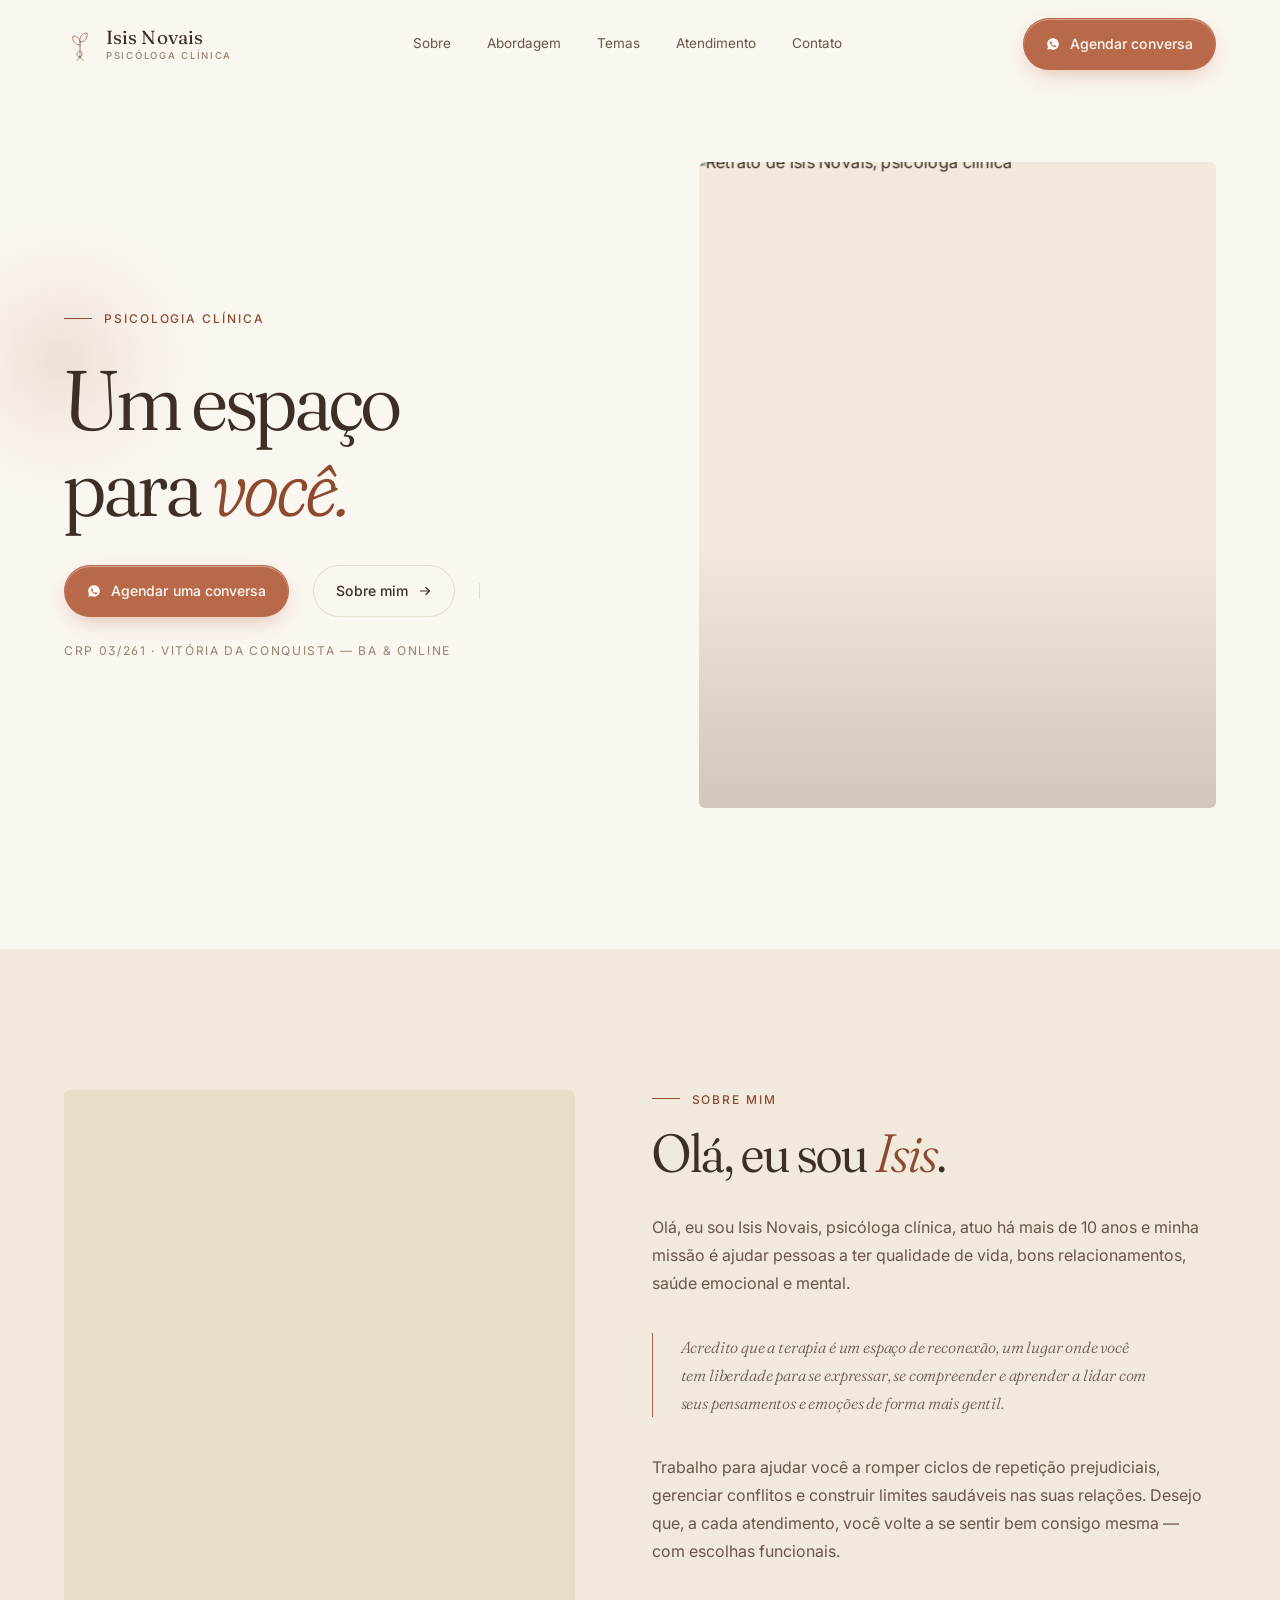
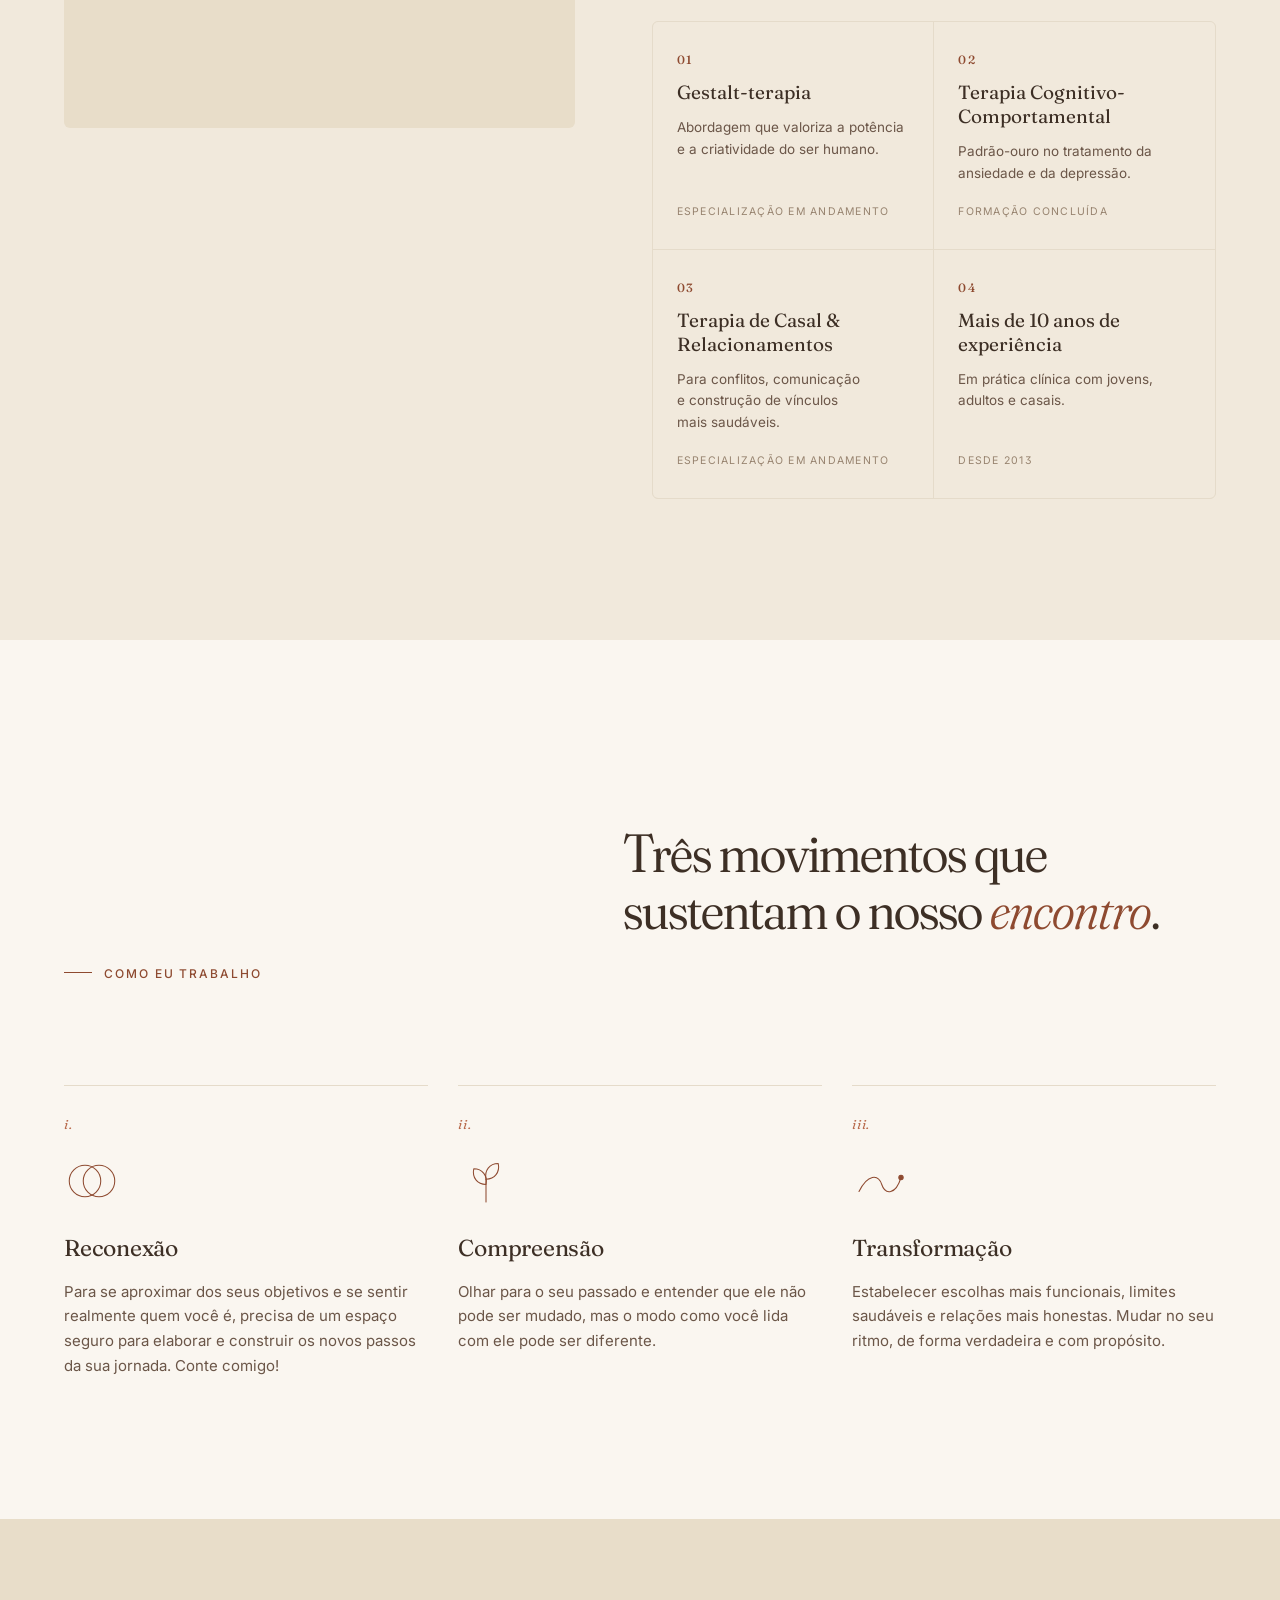
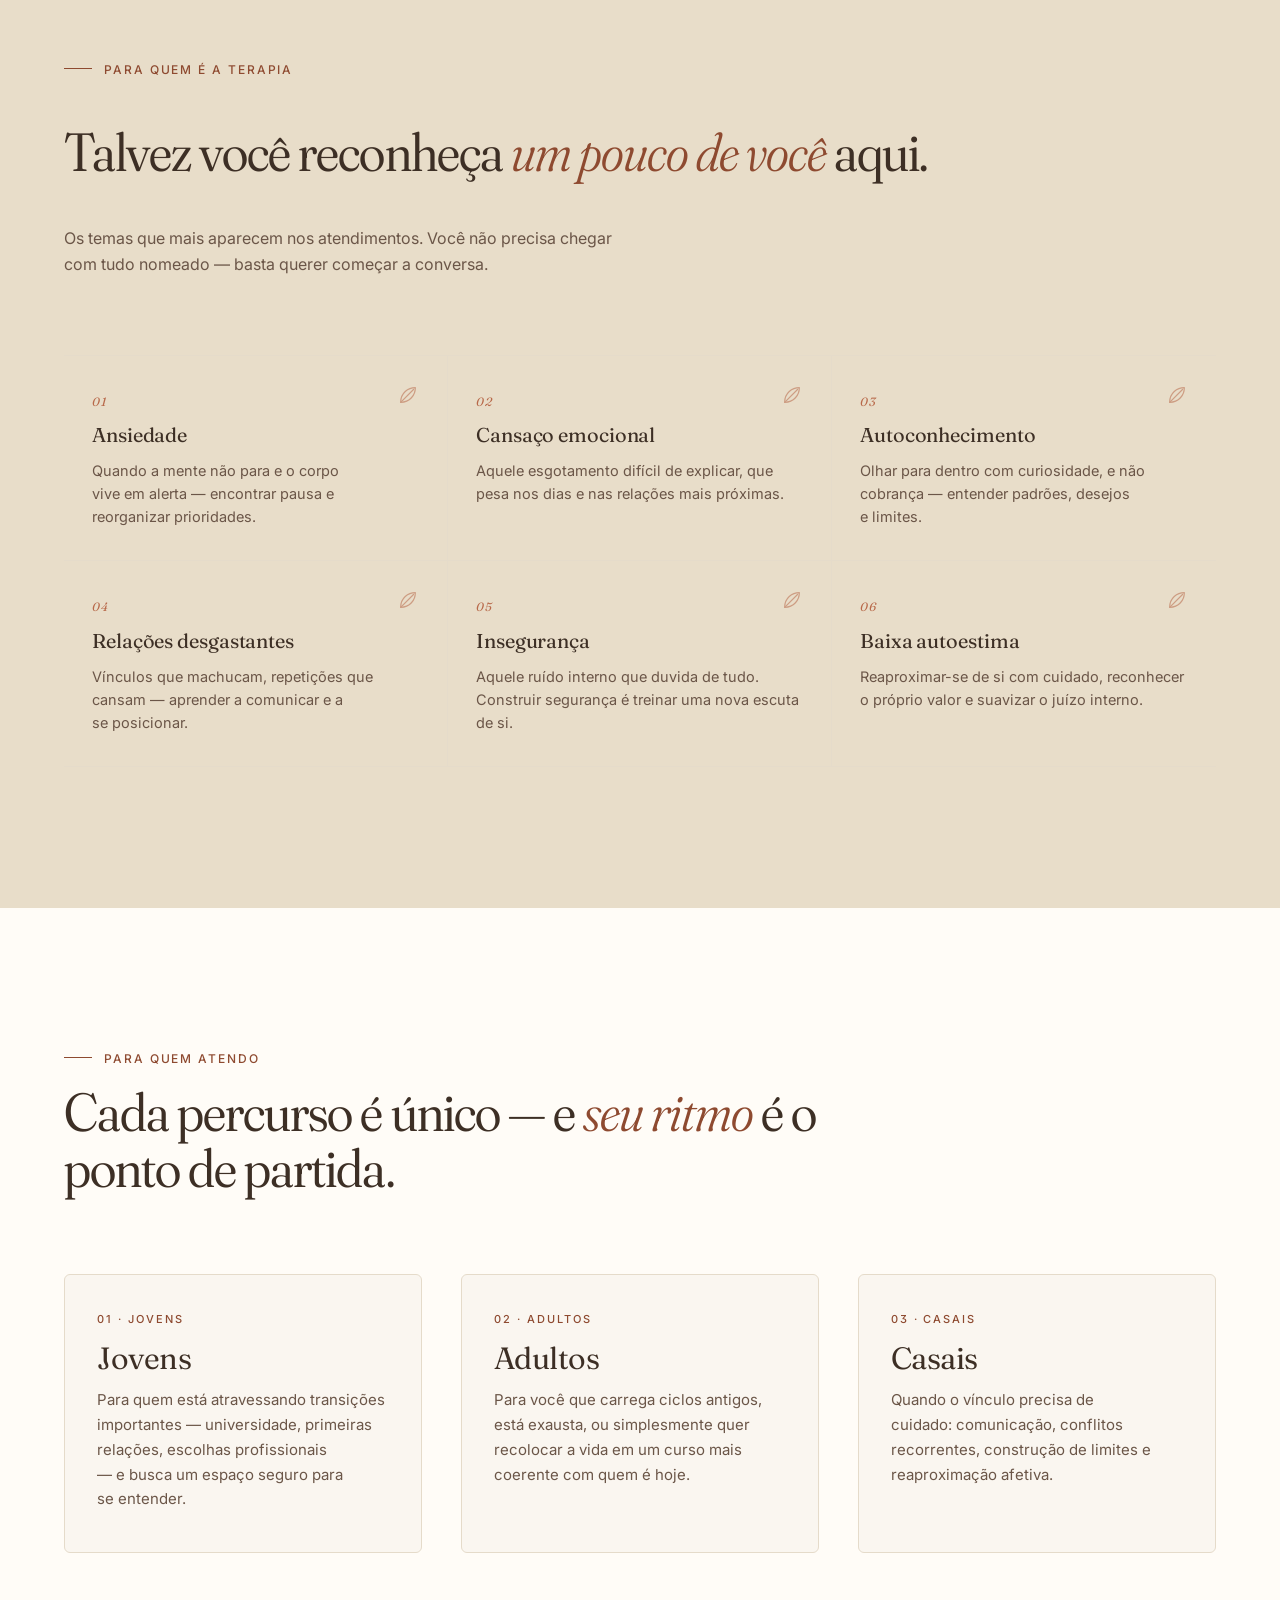
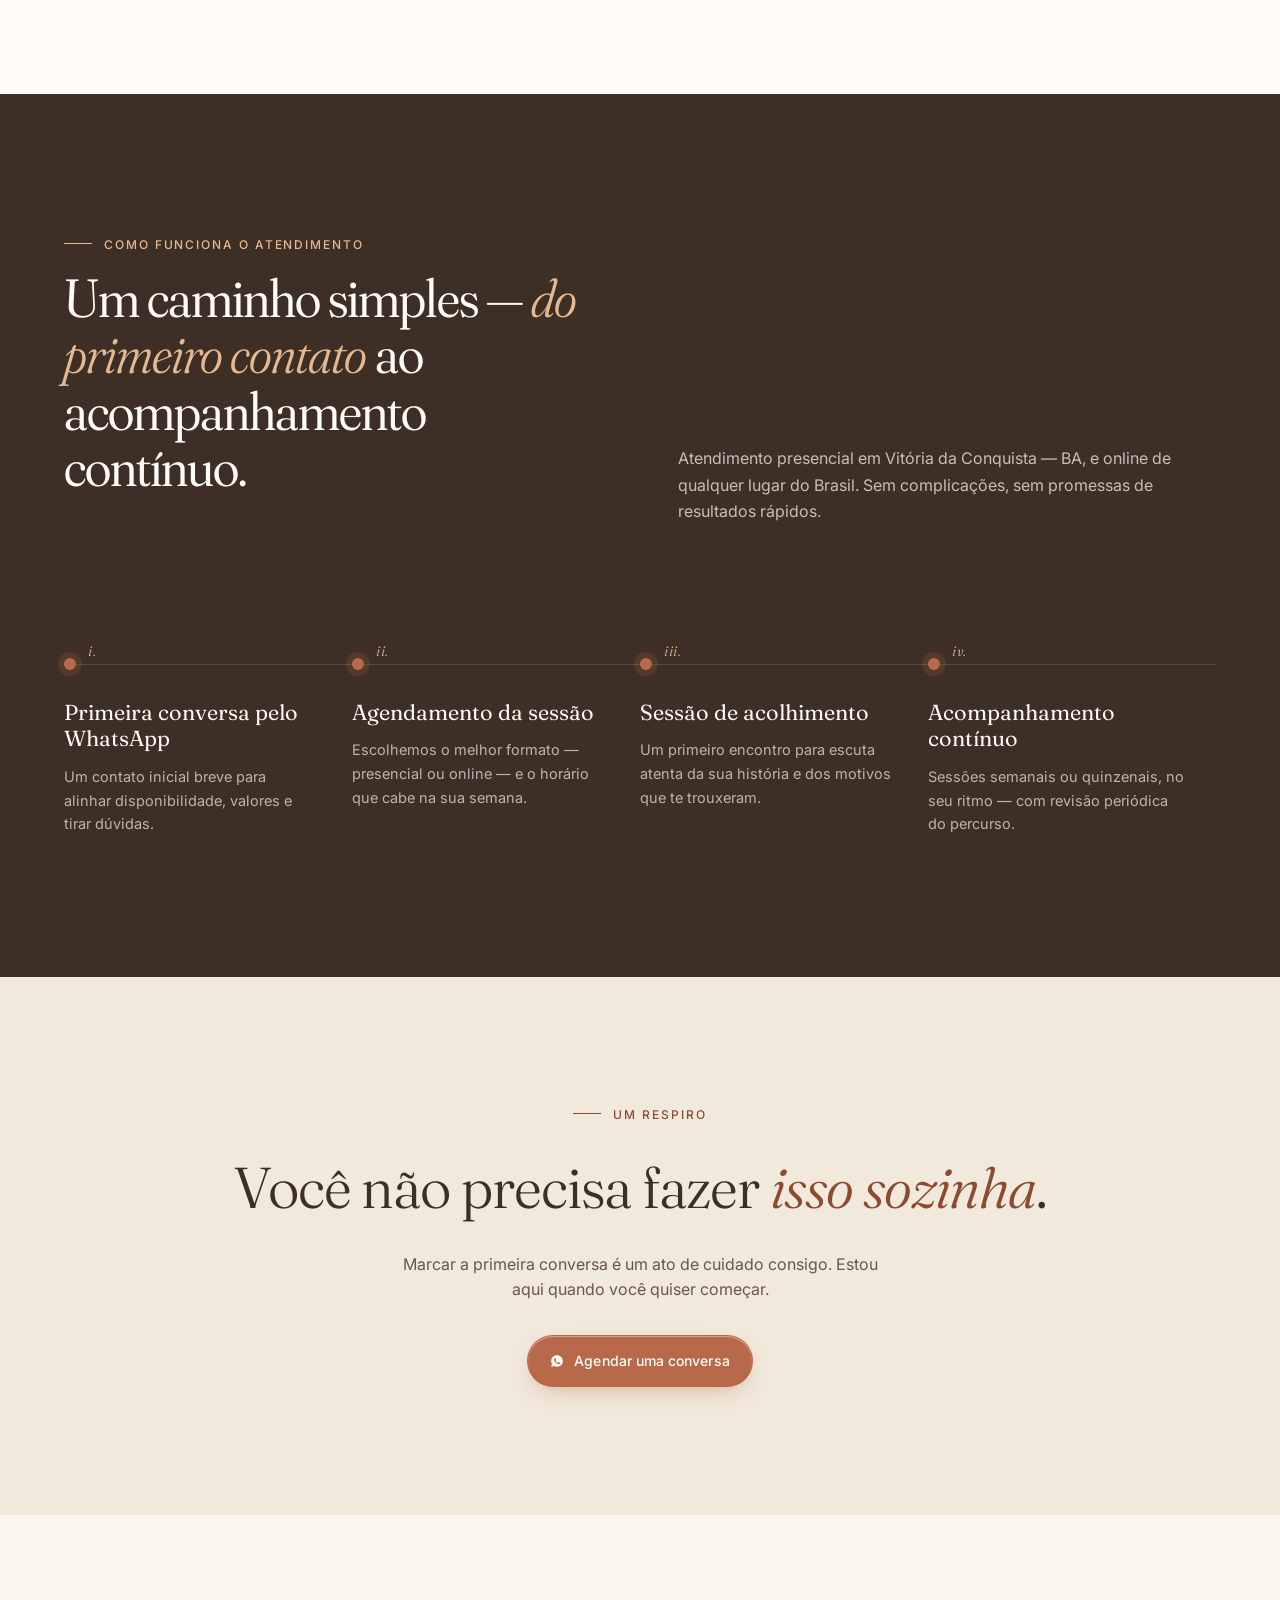
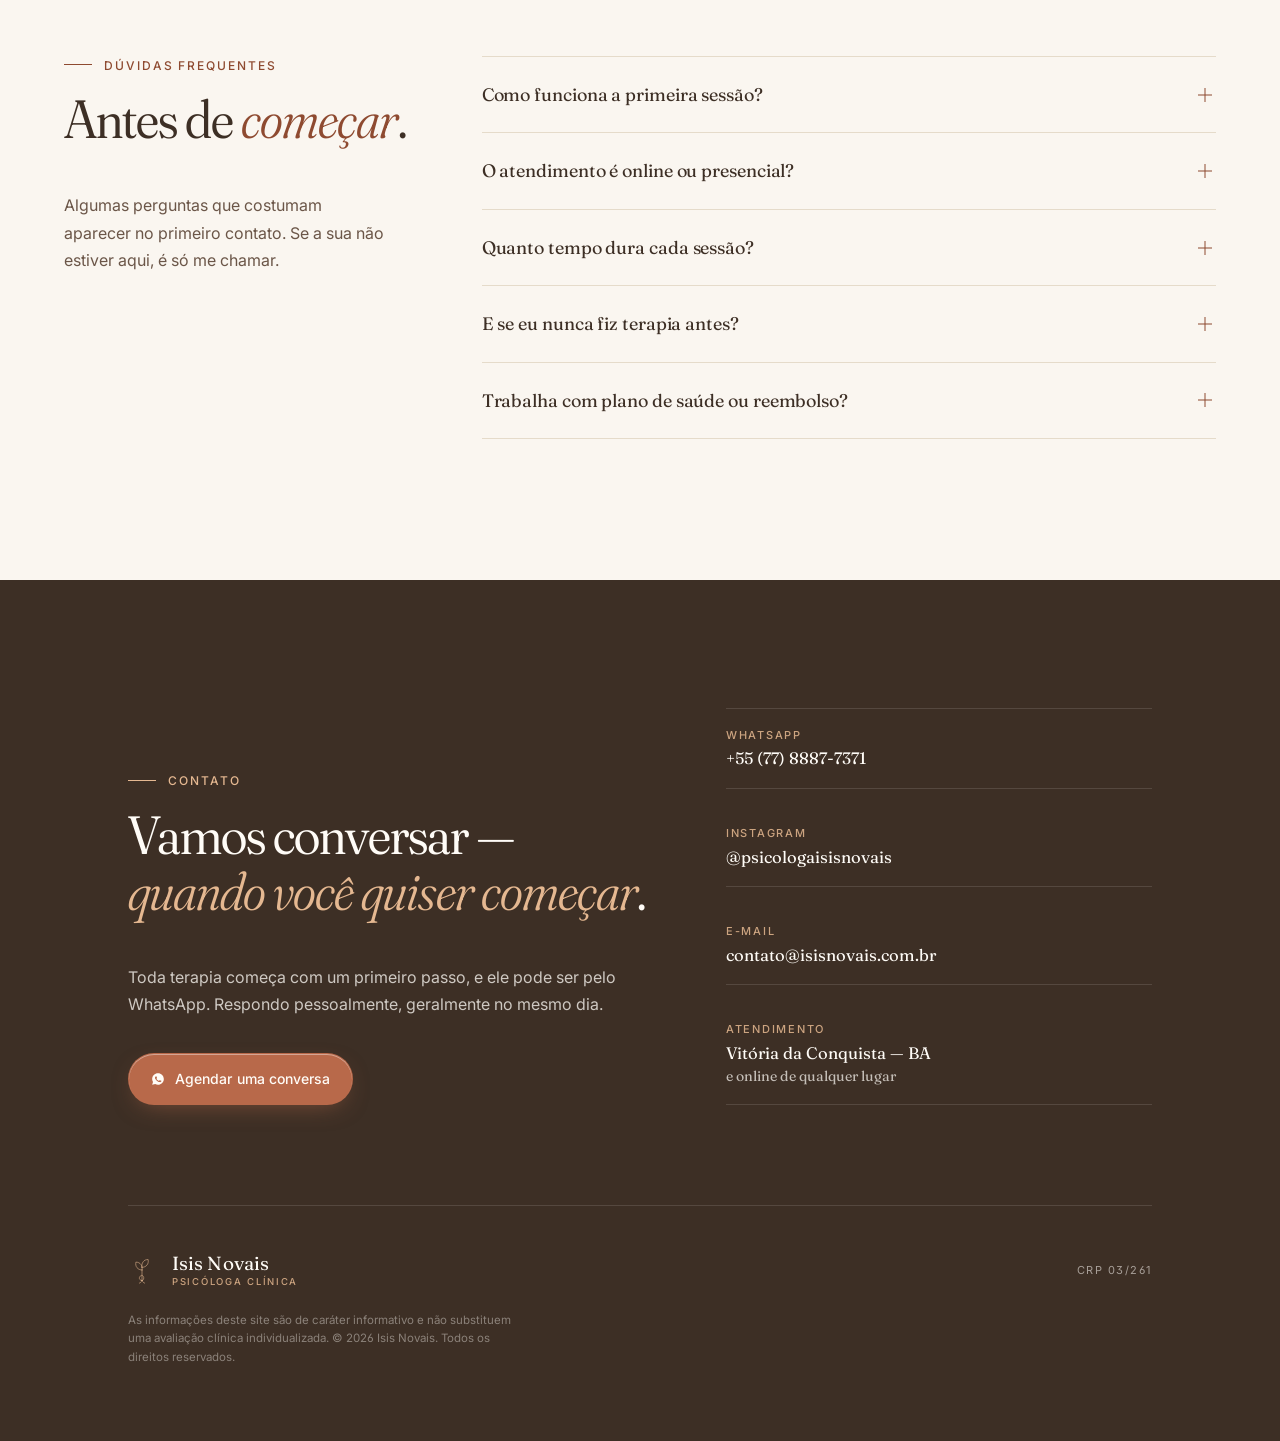
==== commit 5831fbb1: "Update hero section text for clarity and conciseness" ====
--- a/index.html
+++ b/index.html
@@ -90,7 +90,7 @@
       <div class="hero-text" data-reveal>
         <div class="eyebrow hero-eyebrow">Psicologia clínica</div>
         <h1 class="h-display">
-          Um espaço para <em>reconectar</em> com você.
+          Um espaço para <em>você.</em>
         </h1>
         <div class="hero-meta">
           <a href="https://wa.me/557788877371?text=Ol%C3%A1%20Isis%2C%20vim%20pelo%20site%20e%20gostaria%20de%20agendar%20uma%20conversa." data-whatsapp class="btn btn-primary" target="_blank" rel="noopener">
@@ -129,7 +129,7 @@
         <p>
           Olá, eu sou Isis Novais, psicóloga clínica, atuo há mais de 10 anos e minha
           missão é ajudar pessoas a ter qualidade de vida, bons relacionamentos,
-          saúde emocional e mental e leveza de viver.
+          saúde emocional e mental.
         </p>
         <p class="italic-pull">
           Acredito que a terapia é um espaço de reconexão, um lugar onde você tem
